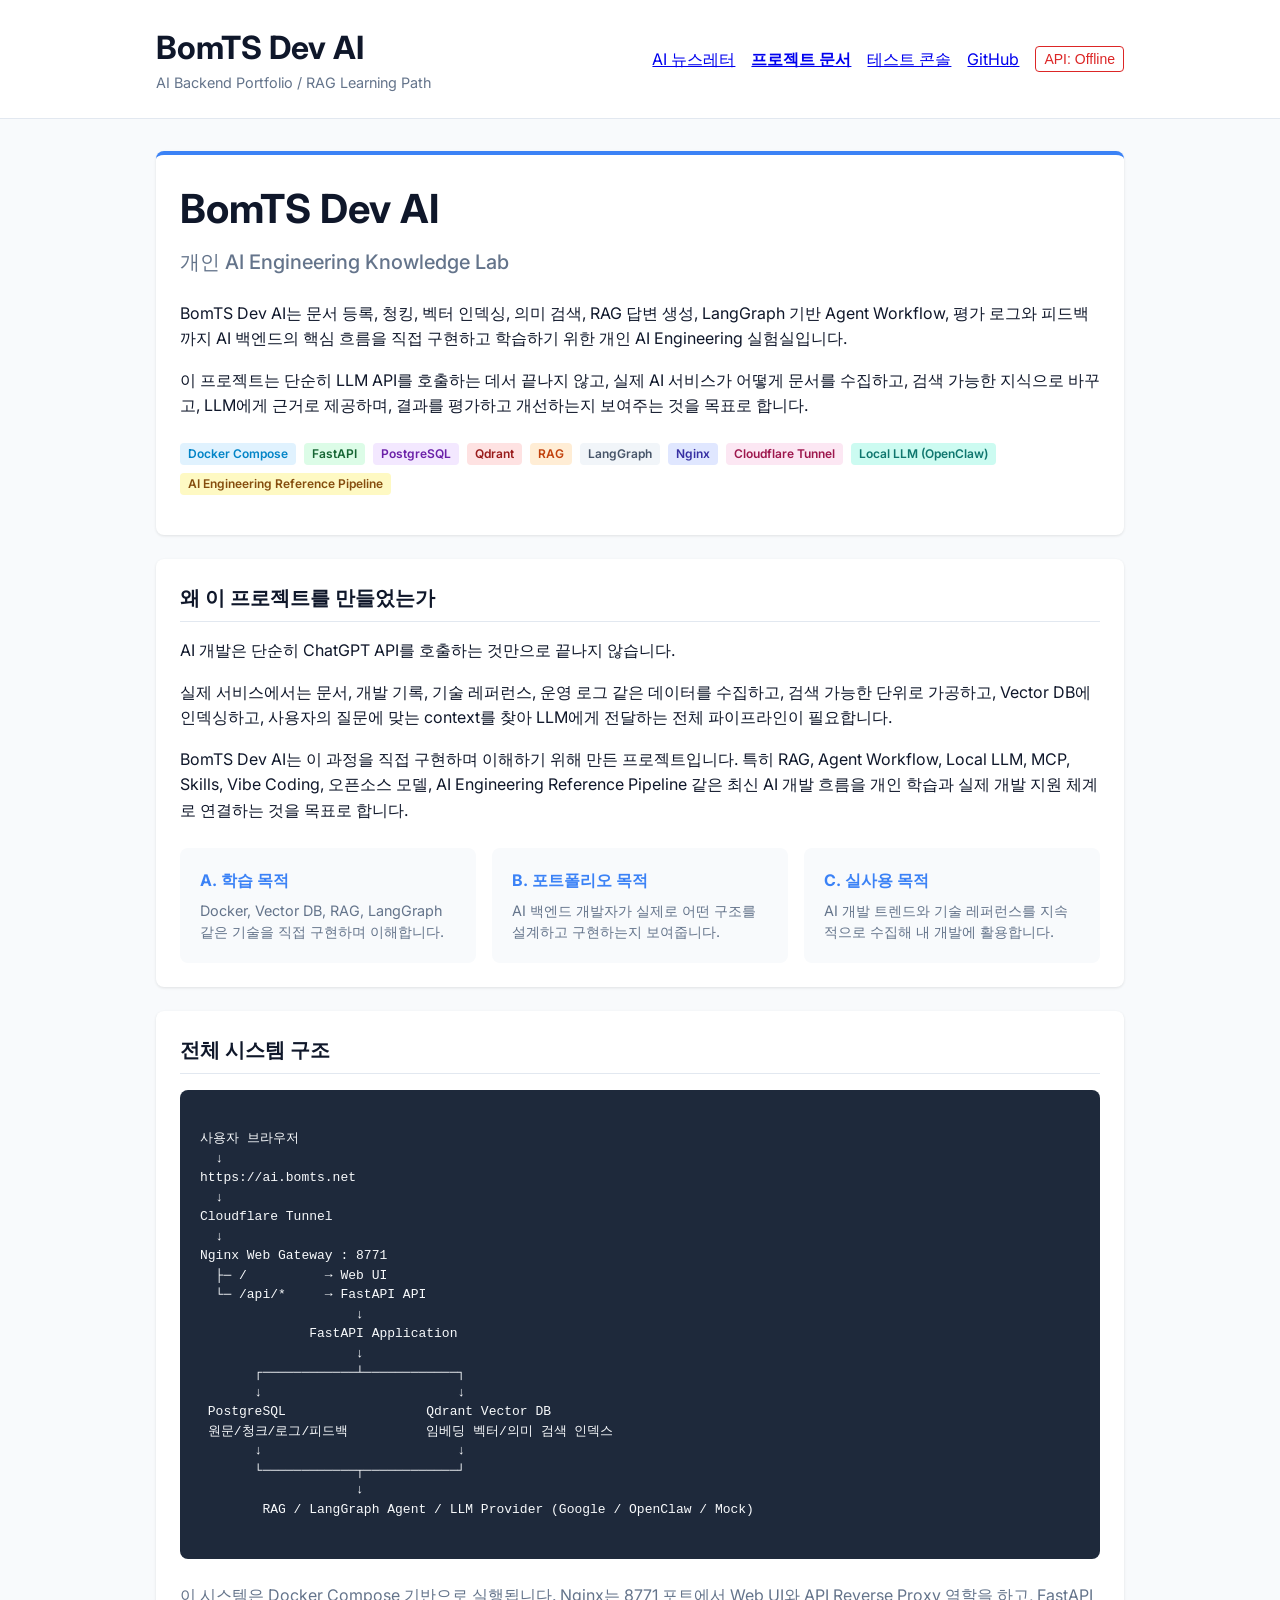
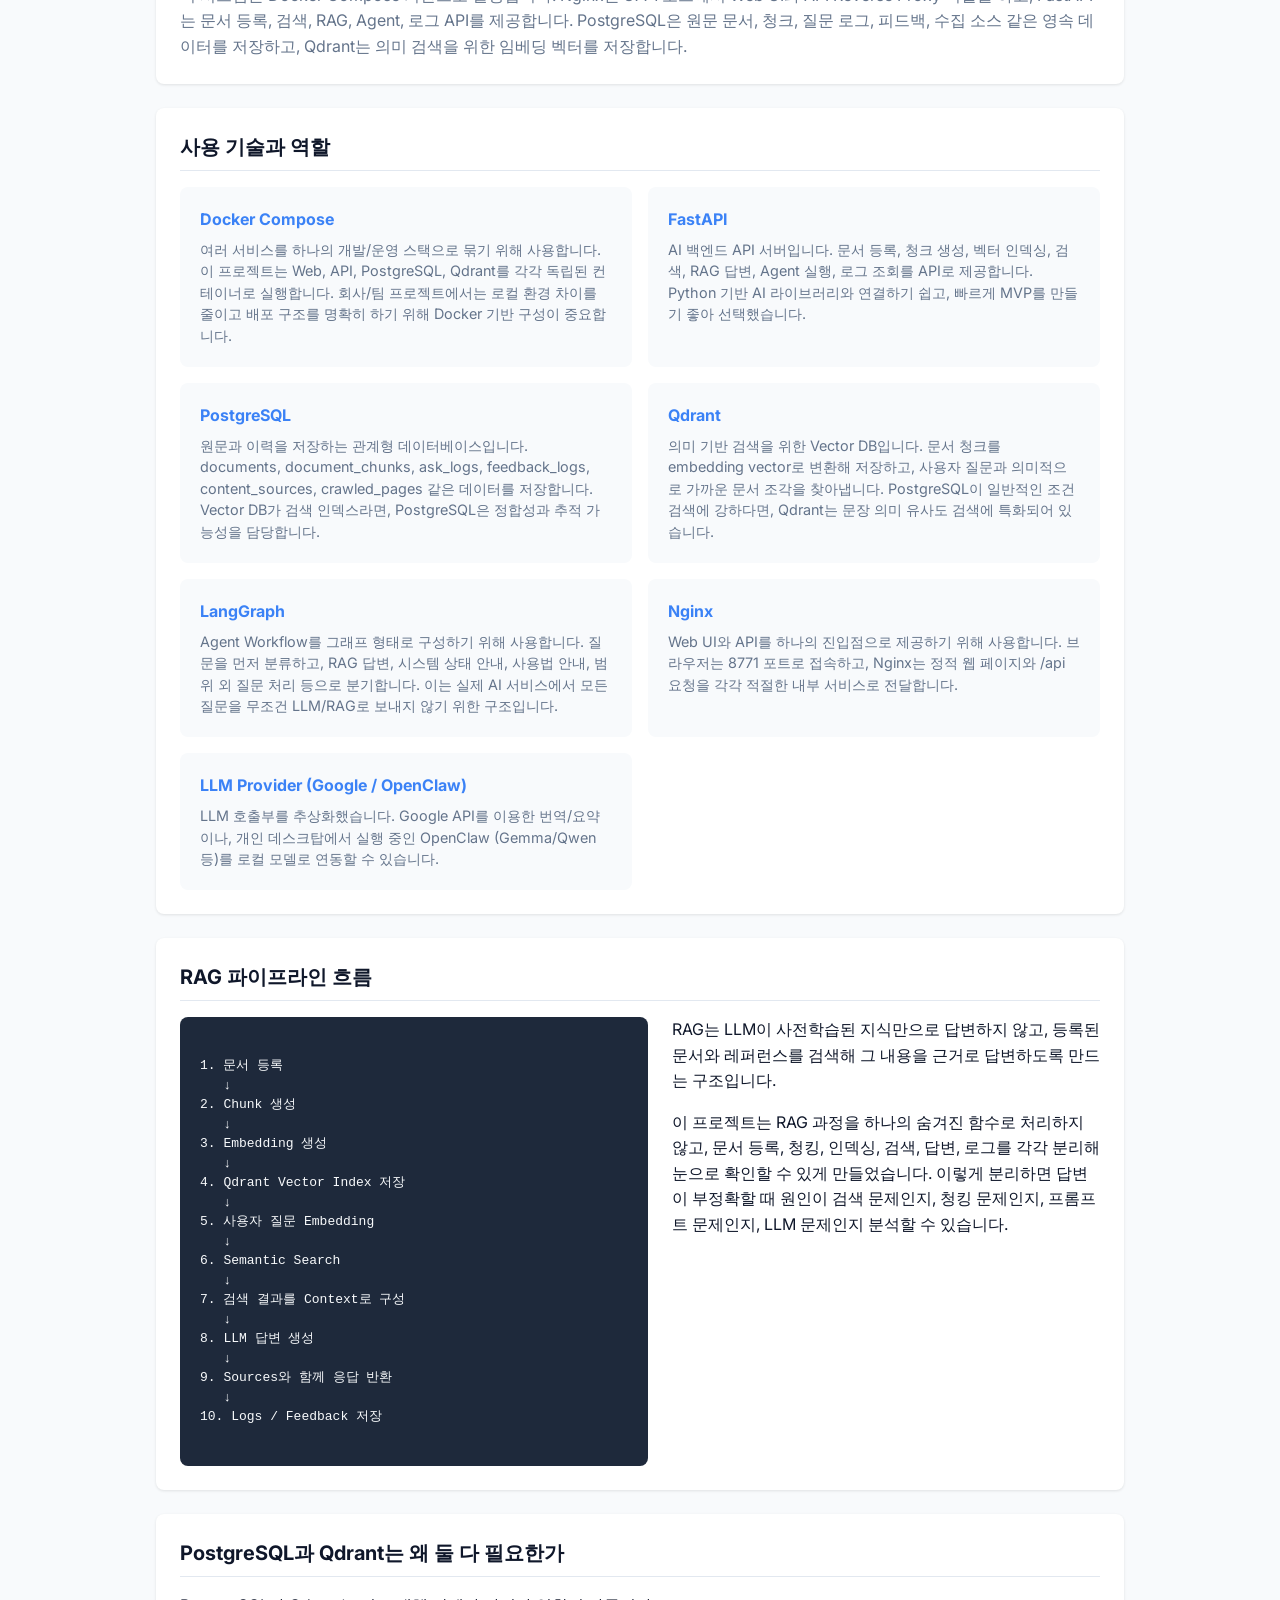
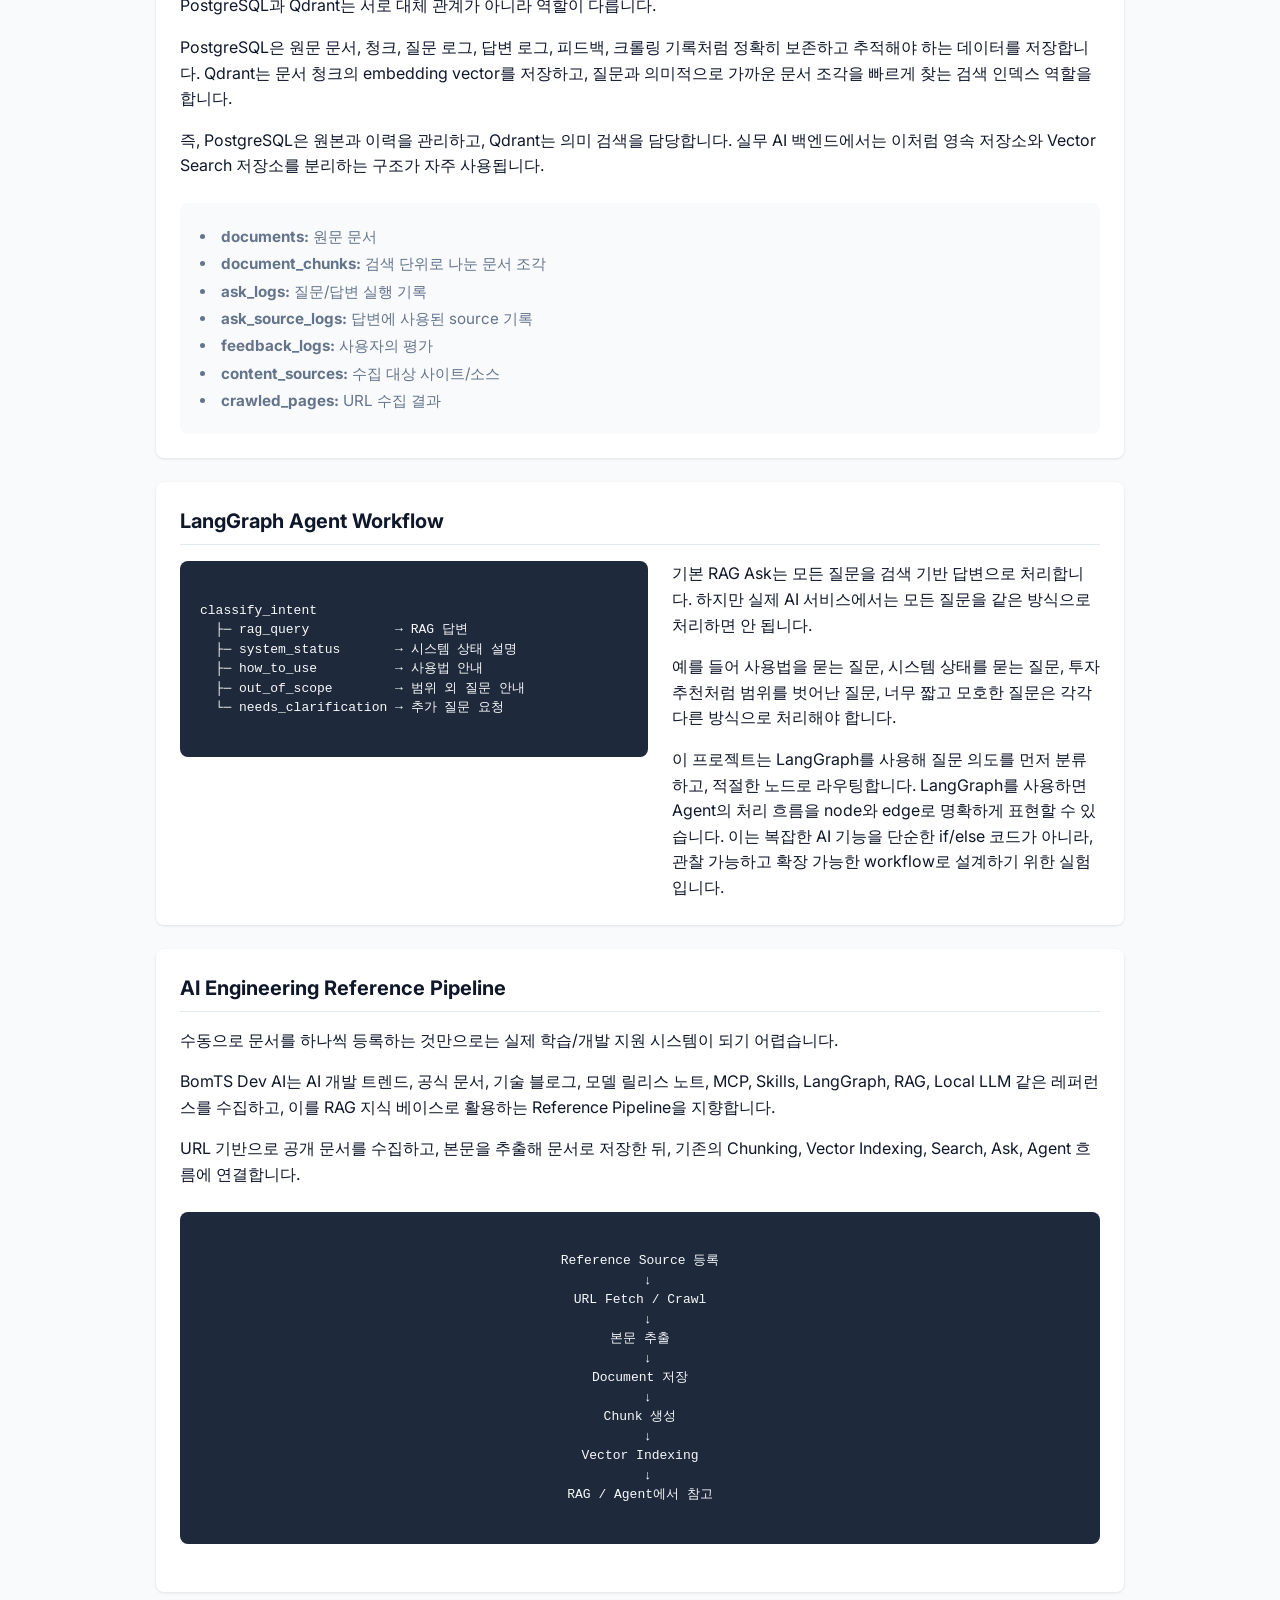
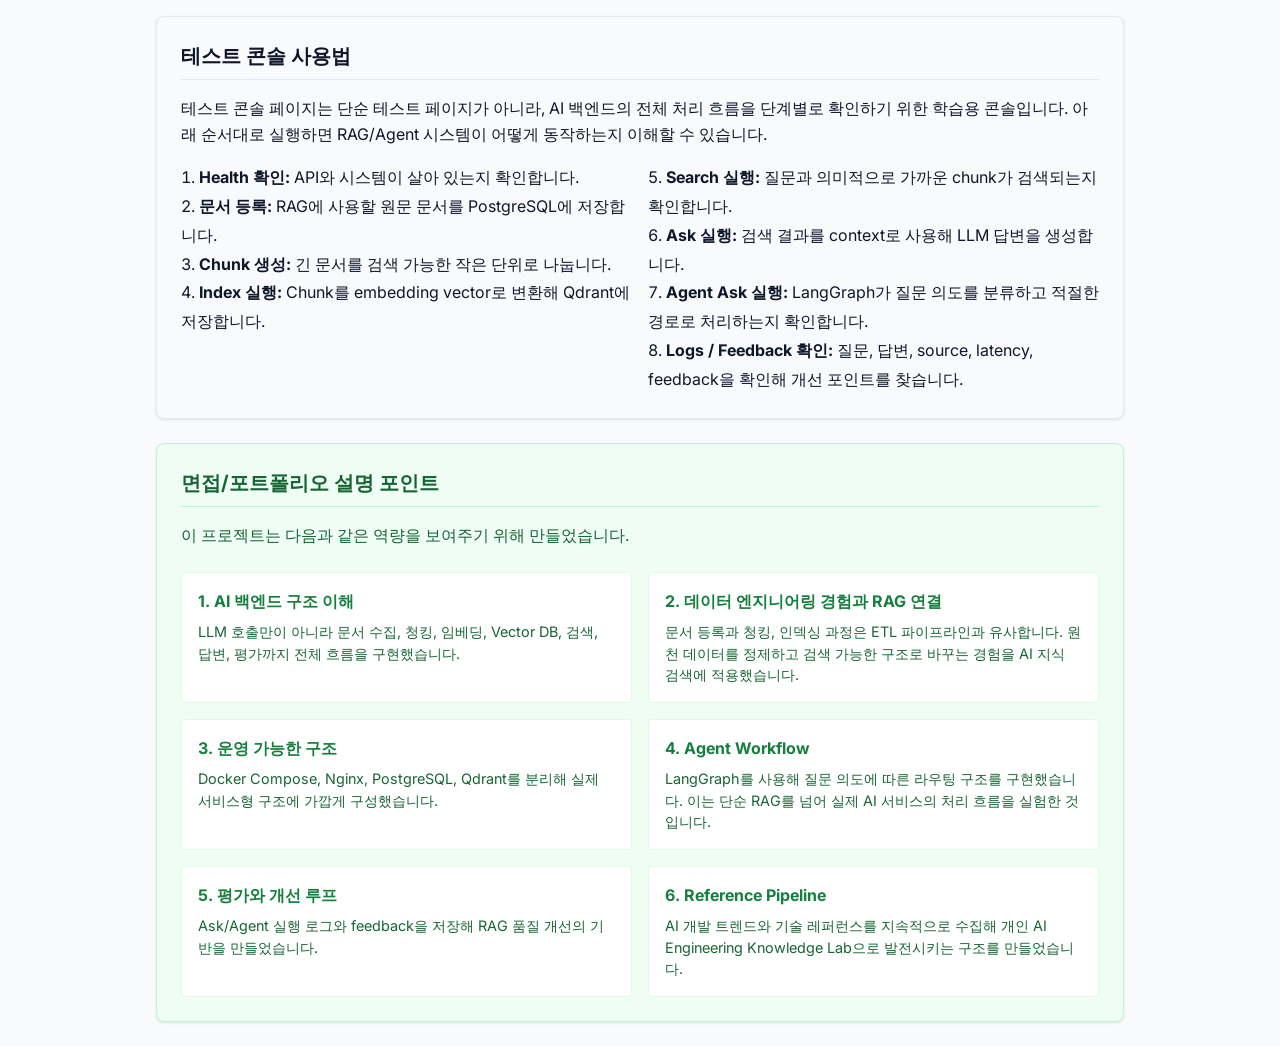
==== web/docs.html @ 13fa06a5 "feat: add newsletter page and local llm integration" ====
<!DOCTYPE html>
<html lang="ko">
<head>
    <meta charset="UTF-8">
    <meta name="viewport" content="width=device-width, initial-scale=1.0">
    <title>프로젝트 문서 - BomTS Dev AI</title>
    <link rel="stylesheet" href="style.css?v=1.2">
    <link href="https://fonts.googleapis.com/css2?family=Inter:wght@400;500;600;700&display=swap" rel="stylesheet">
    <style>
        html { scroll-behavior: smooth; }
        .hero-title { font-size: 2.5rem; margin-bottom: 0.5rem; font-weight: 700; color: var(--text-main); }
        .hero-subtitle { font-size: 1.25rem; color: var(--text-muted); margin-bottom: 1.5rem; font-weight: 500; }
        .info-card { background-color: var(--bg-main); padding: 1.25rem; border-radius: 0.5rem; }
        .info-card h4 { margin-bottom: 0.5rem; color: var(--primary); }
        .code-display { font-family: monospace; line-height: 1.5; background-color: #1e293b; color: #f8fafc; padding: 1.25rem; border-radius: 0.5rem; overflow-x: auto; white-space: pre; }
        /* Modal Styles */
        .modal-overlay { display: none; position: fixed; top: 0; left: 0; width: 100%; height: 100%; background: rgba(0,0,0,0.5); z-index: 1000; justify-content: center; align-items: center; }
        .modal-overlay.active { display: flex; }
        .modal-content { background: white; padding: 2rem; border-radius: 0.5rem; width: 90%; max-width: 600px; max-height: 90vh; overflow-y: auto; }
        .modal-close { float: right; cursor: pointer; font-size: 1.5rem; border: none; background: none; }
        .status-row { display: flex; justify-content: space-between; padding: 0.5rem 0; border-bottom: 1px solid var(--border); }
        .status-key { font-weight: 500; color: var(--text-main); }
        .status-val { color: var(--text-muted); }
    </style>
</head>
<body>
    <header class="header">
        <div class="container header-container">
            <div>
                <h1>BomTS Dev AI</h1>
                <p class="subtitle">AI Backend Portfolio / RAG Learning Path</p>
            </div>
            <nav style="display: flex; gap: 1rem; align-items: center;">
                <a href="/">AI 뉴스레터</a>
                <a href="/docs.html" style="font-weight: 600;">프로젝트 문서</a>
                <a href="/test.html">테스트 콘솔</a>
                <a href="https://github.com/sungbeom78/dev-ai" target="_blank">GitHub</a>
                <button id="api-status-button" class="btn small outline">API: Checking...</button>
            </nav>
        </div>
    </header>

    <main class="container">
        <!-- Hero Section -->
        <section class="card" style="border-top: 4px solid var(--primary);">
            <h1 class="hero-title">BomTS Dev AI</h1>
            <p class="hero-subtitle">개인 AI Engineering Knowledge Lab</p>
            <p style="margin-bottom: 1rem; line-height: 1.6;">BomTS Dev AI는 문서 등록, 청킹, 벡터 인덱싱, 의미 검색, RAG 답변 생성, LangGraph 기반 Agent Workflow, 평가 로그와 피드백까지 AI 백엔드의 핵심 흐름을 직접 구현하고 학습하기 위한 개인 AI Engineering 실험실입니다.</p>
            <p style="margin-bottom: 1.5rem; line-height: 1.6;">이 프로젝트는 단순히 LLM API를 호출하는 데서 끝나지 않고, 실제 AI 서비스가 어떻게 문서를 수집하고, 검색 가능한 지식으로 바꾸고, LLM에게 근거로 제공하며, 결과를 평가하고 개선하는지 보여주는 것을 목표로 합니다.</p>
            <div class="meta-box" style="flex-wrap: wrap;">
                <span class="badge" style="background-color: #e0f2fe; color: #0284c7;">Docker Compose</span>
                <span class="badge" style="background-color: #dcfce7; color: #166534;">FastAPI</span>
                <span class="badge" style="background-color: #f3e8ff; color: #6b21a8;">PostgreSQL</span>
                <span class="badge" style="background-color: #fee2e2; color: #991b1b;">Qdrant</span>
                <span class="badge" style="background-color: #ffedd5; color: #c2410c;">RAG</span>
                <span class="badge" style="background-color: #f1f5f9; color: #475569;">LangGraph</span>
                <span class="badge" style="background-color: #e0e7ff; color: #3730a3;">Nginx</span>
                <span class="badge" style="background-color: #fce7f3; color: #9d174d;">Cloudflare Tunnel</span>
                <span class="badge" style="background-color: #ccfbf1; color: #0f766e;">Local LLM (OpenClaw)</span>
                <span class="badge" style="background-color: #fef9c3; color: #854d0e;">AI Engineering Reference Pipeline</span>
            </div>
        </section>

        <!-- Why I Built This -->
        <section class="card">
            <h2>왜 이 프로젝트를 만들었는가</h2>
            <p style="margin-bottom: 1rem; line-height: 1.6;">AI 개발은 단순히 ChatGPT API를 호출하는 것만으로 끝나지 않습니다.</p>
            <p style="margin-bottom: 1rem; line-height: 1.6;">실제 서비스에서는 문서, 개발 기록, 기술 레퍼런스, 운영 로그 같은 데이터를 수집하고, 검색 가능한 단위로 가공하고, Vector DB에 인덱싱하고, 사용자의 질문에 맞는 context를 찾아 LLM에게 전달하는 전체 파이프라인이 필요합니다.</p>
            <p style="margin-bottom: 1.5rem; line-height: 1.6;">BomTS Dev AI는 이 과정을 직접 구현하며 이해하기 위해 만든 프로젝트입니다. 특히 RAG, Agent Workflow, Local LLM, MCP, Skills, Vibe Coding, 오픈소스 모델, AI Engineering Reference Pipeline 같은 최신 AI 개발 흐름을 개인 학습과 실제 개발 지원 체계로 연결하는 것을 목표로 합니다.</p>
            
            <div class="form-grid">
                <div class="info-card">
                    <h4>A. 학습 목적</h4>
                    <p style="font-size: 0.9em; color: var(--text-muted);">Docker, Vector DB, RAG, LangGraph 같은 기술을 직접 구현하며 이해합니다.</p>
                </div>
                <div class="info-card">
                    <h4>B. 포트폴리오 목적</h4>
                    <p style="font-size: 0.9em; color: var(--text-muted);">AI 백엔드 개발자가 실제로 어떤 구조를 설계하고 구현하는지 보여줍니다.</p>
                </div>
                <div class="info-card">
                    <h4>C. 실사용 목적</h4>
                    <p style="font-size: 0.9em; color: var(--text-muted);">AI 개발 트렌드와 기술 레퍼런스를 지속적으로 수집해 내 개발에 활용합니다.</p>
                </div>
            </div>
        </section>

        <!-- Architecture Overview -->
        <section class="card">
            <h2>전체 시스템 구조</h2>
            <div class="code-display" style="margin-bottom: 1.5rem;">
사용자 브라우저
  ↓
https://ai.bomts.net
  ↓
Cloudflare Tunnel
  ↓
Nginx Web Gateway : 8771
  ├─ /          → Web UI
  └─ /api/*     → FastAPI API
                    ↓
              FastAPI Application
                    ↓
       ┌────────────┴────────────┐
       ↓                         ↓
 PostgreSQL                  Qdrant Vector DB
 원문/청크/로그/피드백          임베딩 벡터/의미 검색 인덱스
       ↓                         ↓
       └────────────┬────────────┘
                    ↓
        RAG / LangGraph Agent / LLM Provider (Google / OpenClaw / Mock)
            </div>
            <p style="line-height: 1.6; color: var(--text-muted);">이 시스템은 Docker Compose 기반으로 실행됩니다. Nginx는 8771 포트에서 Web UI와 API Reverse Proxy 역할을 하고, FastAPI는 문서 등록, 검색, RAG, Agent, 로그 API를 제공합니다. PostgreSQL은 원문 문서, 청크, 질문 로그, 피드백, 수집 소스 같은 영속 데이터를 저장하고, Qdrant는 의미 검색을 위한 임베딩 벡터를 저장합니다.</p>
        </section>

        <!-- Tech Stack -->
        <section class="card">
            <h2>사용 기술과 역할</h2>
            <div style="display: grid; grid-template-columns: 1fr 1fr; gap: 1rem;">
                <div class="info-card">
                    <h4>Docker Compose</h4>
                    <p style="font-size: 0.9em; color: var(--text-muted); line-height: 1.5;">여러 서비스를 하나의 개발/운영 스택으로 묶기 위해 사용합니다. 이 프로젝트는 Web, API, PostgreSQL, Qdrant를 각각 독립된 컨테이너로 실행합니다. 회사/팀 프로젝트에서는 로컬 환경 차이를 줄이고 배포 구조를 명확히 하기 위해 Docker 기반 구성이 중요합니다.</p>
                </div>
                <div class="info-card">
                    <h4>FastAPI</h4>
                    <p style="font-size: 0.9em; color: var(--text-muted); line-height: 1.5;">AI 백엔드 API 서버입니다. 문서 등록, 청크 생성, 벡터 인덱싱, 검색, RAG 답변, Agent 실행, 로그 조회를 API로 제공합니다. Python 기반 AI 라이브러리와 연결하기 쉽고, 빠르게 MVP를 만들기 좋아 선택했습니다.</p>
                </div>
                <div class="info-card">
                    <h4>PostgreSQL</h4>
                    <p style="font-size: 0.9em; color: var(--text-muted); line-height: 1.5;">원문과 이력을 저장하는 관계형 데이터베이스입니다. documents, document_chunks, ask_logs, feedback_logs, content_sources, crawled_pages 같은 데이터를 저장합니다. Vector DB가 검색 인덱스라면, PostgreSQL은 정합성과 추적 가능성을 담당합니다.</p>
                </div>
                <div class="info-card">
                    <h4>Qdrant</h4>
                    <p style="font-size: 0.9em; color: var(--text-muted); line-height: 1.5;">의미 기반 검색을 위한 Vector DB입니다. 문서 청크를 embedding vector로 변환해 저장하고, 사용자 질문과 의미적으로 가까운 문서 조각을 찾아냅니다. PostgreSQL이 일반적인 조건 검색에 강하다면, Qdrant는 문장 의미 유사도 검색에 특화되어 있습니다.</p>
                </div>
                <div class="info-card">
                    <h4>LangGraph</h4>
                    <p style="font-size: 0.9em; color: var(--text-muted); line-height: 1.5;">Agent Workflow를 그래프 형태로 구성하기 위해 사용합니다. 질문을 먼저 분류하고, RAG 답변, 시스템 상태 안내, 사용법 안내, 범위 외 질문 처리 등으로 분기합니다. 이는 실제 AI 서비스에서 모든 질문을 무조건 LLM/RAG로 보내지 않기 위한 구조입니다.</p>
                </div>
                <div class="info-card">
                    <h4>Nginx</h4>
                    <p style="font-size: 0.9em; color: var(--text-muted); line-height: 1.5;">Web UI와 API를 하나의 진입점으로 제공하기 위해 사용합니다. 브라우저는 8771 포트로 접속하고, Nginx는 정적 웹 페이지와 /api 요청을 각각 적절한 내부 서비스로 전달합니다.</p>
                </div>
                <div class="info-card">
                    <h4>LLM Provider (Google / OpenClaw)</h4>
                    <p style="font-size: 0.9em; color: var(--text-muted); line-height: 1.5;">LLM 호출부를 추상화했습니다. Google API를 이용한 번역/요약이나, 개인 데스크탑에서 실행 중인 OpenClaw (Gemma/Qwen 등)를 로컬 모델로 연동할 수 있습니다.</p>
                </div>
            </div>
        </section>

        <!-- RAG Pipeline Overview -->
        <section class="card">
            <h2>RAG 파이프라인 흐름</h2>
            <div style="display: flex; gap: 1.5rem; align-items: flex-start; flex-wrap: wrap;">
                <div class="code-display" style="flex: 1; min-width: 300px;">
1. 문서 등록
   ↓
2. Chunk 생성
   ↓
3. Embedding 생성
   ↓
4. Qdrant Vector Index 저장
   ↓
5. 사용자 질문 Embedding
   ↓
6. Semantic Search
   ↓
7. 검색 결과를 Context로 구성
   ↓
8. LLM 답변 생성
   ↓
9. Sources와 함께 응답 반환
   ↓
10. Logs / Feedback 저장
                </div>
                <div style="flex: 1; min-width: 300px;">
                    <p style="margin-bottom: 1rem; line-height: 1.6;">RAG는 LLM이 사전학습된 지식만으로 답변하지 않고, 등록된 문서와 레퍼런스를 검색해 그 내용을 근거로 답변하도록 만드는 구조입니다.</p>
                    <p style="line-height: 1.6;">이 프로젝트는 RAG 과정을 하나의 숨겨진 함수로 처리하지 않고, 문서 등록, 청킹, 인덱싱, 검색, 답변, 로그를 각각 분리해 눈으로 확인할 수 있게 만들었습니다. 이렇게 분리하면 답변이 부정확할 때 원인이 검색 문제인지, 청킹 문제인지, 프롬프트 문제인지, LLM 문제인지 분석할 수 있습니다.</p>
                </div>
            </div>
        </section>

        <!-- Data Storage Strategy -->
        <section class="card">
            <h2>PostgreSQL과 Qdrant는 왜 둘 다 필요한가</h2>
            <p style="margin-bottom: 1rem; line-height: 1.6;">PostgreSQL과 Qdrant는 서로 대체 관계가 아니라 역할이 다릅니다.</p>
            <p style="margin-bottom: 1rem; line-height: 1.6;">PostgreSQL은 원문 문서, 청크, 질문 로그, 답변 로그, 피드백, 크롤링 기록처럼 정확히 보존하고 추적해야 하는 데이터를 저장합니다. Qdrant는 문서 청크의 embedding vector를 저장하고, 질문과 의미적으로 가까운 문서 조각을 빠르게 찾는 검색 인덱스 역할을 합니다.</p>
            <p style="margin-bottom: 1.5rem; line-height: 1.6;">즉, PostgreSQL은 원본과 이력을 관리하고, Qdrant는 의미 검색을 담당합니다. 실무 AI 백엔드에서는 이처럼 영속 저장소와 Vector Search 저장소를 분리하는 구조가 자주 사용됩니다.</p>
            <div class="info-card">
                <ul style="list-style-position: inside; color: var(--text-muted); font-size: 0.95em; line-height: 1.8;">
                    <li><strong>documents:</strong> 원문 문서</li>
                    <li><strong>document_chunks:</strong> 검색 단위로 나눈 문서 조각</li>
                    <li><strong>ask_logs:</strong> 질문/답변 실행 기록</li>
                    <li><strong>ask_source_logs:</strong> 답변에 사용된 source 기록</li>
                    <li><strong>feedback_logs:</strong> 사용자의 평가</li>
                    <li><strong>content_sources:</strong> 수집 대상 사이트/소스</li>
                    <li><strong>crawled_pages:</strong> URL 수집 결과</li>
                </ul>
            </div>
        </section>

        <!-- Agent Workflow Overview -->
        <section class="card">
            <h2>LangGraph Agent Workflow</h2>
            <div style="display: flex; gap: 1.5rem; align-items: flex-start; flex-wrap: wrap;">
                <div class="code-display" style="flex: 1; min-width: 300px;">
classify_intent
  ├─ rag_query           → RAG 답변
  ├─ system_status       → 시스템 상태 설명
  ├─ how_to_use          → 사용법 안내
  ├─ out_of_scope        → 범위 외 질문 안내
  └─ needs_clarification → 추가 질문 요청
                </div>
                <div style="flex: 1; min-width: 300px;">
                    <p style="margin-bottom: 1rem; line-height: 1.6;">기본 RAG Ask는 모든 질문을 검색 기반 답변으로 처리합니다. 하지만 실제 AI 서비스에서는 모든 질문을 같은 방식으로 처리하면 안 됩니다.</p>
                    <p style="margin-bottom: 1rem; line-height: 1.6;">예를 들어 사용법을 묻는 질문, 시스템 상태를 묻는 질문, 투자 추천처럼 범위를 벗어난 질문, 너무 짧고 모호한 질문은 각각 다른 방식으로 처리해야 합니다.</p>
                    <p style="line-height: 1.6;">이 프로젝트는 LangGraph를 사용해 질문 의도를 먼저 분류하고, 적절한 노드로 라우팅합니다. LangGraph를 사용하면 Agent의 처리 흐름을 node와 edge로 명확하게 표현할 수 있습니다. 이는 복잡한 AI 기능을 단순한 if/else 코드가 아니라, 관찰 가능하고 확장 가능한 workflow로 설계하기 위한 실험입니다.</p>
                </div>
            </div>
        </section>

        <!-- Reference Pipeline Overview -->
        <section class="card">
            <h2>AI Engineering Reference Pipeline</h2>
            <p style="margin-bottom: 1rem; line-height: 1.6;">수동으로 문서를 하나씩 등록하는 것만으로는 실제 학습/개발 지원 시스템이 되기 어렵습니다.</p>
            <p style="margin-bottom: 1rem; line-height: 1.6;">BomTS Dev AI는 AI 개발 트렌드, 공식 문서, 기술 블로그, 모델 릴리스 노트, MCP, Skills, LangGraph, RAG, Local LLM 같은 레퍼런스를 수집하고, 이를 RAG 지식 베이스로 활용하는 Reference Pipeline을 지향합니다.</p>
            <p style="margin-bottom: 1.5rem; line-height: 1.6;">URL 기반으로 공개 문서를 수집하고, 본문을 추출해 문서로 저장한 뒤, 기존의 Chunking, Vector Indexing, Search, Ask, Agent 흐름에 연결합니다.</p>
            <div class="code-display" style="text-align: center; margin-bottom: 1.5rem;">
Reference Source 등록
  ↓
URL Fetch / Crawl
  ↓
본문 추출
  ↓
Document 저장
  ↓
Chunk 생성
  ↓
Vector Indexing
  ↓
RAG / Agent에서 참고
            </div>
        </section>

        <!-- How to Use This Page -->
        <section class="card" style="background-color: #f8fafc; border: 1px solid var(--border);">
            <h2>테스트 콘솔 사용법</h2>
            <p style="margin-bottom: 1rem; line-height: 1.6;">테스트 콘솔 페이지는 단순 테스트 페이지가 아니라, AI 백엔드의 전체 처리 흐름을 단계별로 확인하기 위한 학습용 콘솔입니다. 아래 순서대로 실행하면 RAG/Agent 시스템이 어떻게 동작하는지 이해할 수 있습니다.</p>
            <div style="display: grid; grid-template-columns: 1fr 1fr; gap: 1rem;">
                <ol style="list-style-position: inside; line-height: 1.8; color: var(--text-main);">
                    <li><strong>Health 확인:</strong> API와 시스템이 살아 있는지 확인합니다.</li>
                    <li><strong>문서 등록:</strong> RAG에 사용할 원문 문서를 PostgreSQL에 저장합니다.</li>
                    <li><strong>Chunk 생성:</strong> 긴 문서를 검색 가능한 작은 단위로 나눕니다.</li>
                    <li><strong>Index 실행:</strong> Chunk를 embedding vector로 변환해 Qdrant에 저장합니다.</li>
                </ol>
                <ol start="5" style="list-style-position: inside; line-height: 1.8; color: var(--text-main);">
                    <li><strong>Search 실행:</strong> 질문과 의미적으로 가까운 chunk가 검색되는지 확인합니다.</li>
                    <li><strong>Ask 실행:</strong> 검색 결과를 context로 사용해 LLM 답변을 생성합니다.</li>
                    <li><strong>Agent Ask 실행:</strong> LangGraph가 질문 의도를 분류하고 적절한 경로로 처리하는지 확인합니다.</li>
                    <li><strong>Logs / Feedback 확인:</strong> 질문, 답변, source, latency, feedback을 확인해 개선 포인트를 찾습니다.</li>
                </ol>
            </div>
        </section>

        <!-- Portfolio Talking Points -->
        <section class="card" style="background-color: #f0fdf4; border: 1px solid #bbf7d0;">
            <h2 style="color: #166534; border-bottom: 1px solid #bbf7d0;">면접/포트폴리오 설명 포인트</h2>
            <p style="margin-bottom: 1.5rem; line-height: 1.6; color: #166534;">이 프로젝트는 다음과 같은 역량을 보여주기 위해 만들었습니다.</p>
            <div style="display: grid; grid-template-columns: 1fr 1fr; gap: 1rem;">
                <div style="background-color: #ffffff; padding: 1rem; border-radius: 0.25rem; border: 1px solid #dcfce7;">
                    <h4 style="margin-bottom: 0.5rem; color: #15803d;">1. AI 백엔드 구조 이해</h4>
                    <p style="font-size: 0.9em; color: #166534; line-height: 1.5;">LLM 호출만이 아니라 문서 수집, 청킹, 임베딩, Vector DB, 검색, 답변, 평가까지 전체 흐름을 구현했습니다.</p>
                </div>
                <div style="background-color: #ffffff; padding: 1rem; border-radius: 0.25rem; border: 1px solid #dcfce7;">
                    <h4 style="margin-bottom: 0.5rem; color: #15803d;">2. 데이터 엔지니어링 경험과 RAG 연결</h4>
                    <p style="font-size: 0.9em; color: #166534; line-height: 1.5;">문서 등록과 청킹, 인덱싱 과정은 ETL 파이프라인과 유사합니다. 원천 데이터를 정제하고 검색 가능한 구조로 바꾸는 경험을 AI 지식 검색에 적용했습니다.</p>
                </div>
                <div style="background-color: #ffffff; padding: 1rem; border-radius: 0.25rem; border: 1px solid #dcfce7;">
                    <h4 style="margin-bottom: 0.5rem; color: #15803d;">3. 운영 가능한 구조</h4>
                    <p style="font-size: 0.9em; color: #166534; line-height: 1.5;">Docker Compose, Nginx, PostgreSQL, Qdrant를 분리해 실제 서비스형 구조에 가깝게 구성했습니다.</p>
                </div>
                <div style="background-color: #ffffff; padding: 1rem; border-radius: 0.25rem; border: 1px solid #dcfce7;">
                    <h4 style="margin-bottom: 0.5rem; color: #15803d;">4. Agent Workflow</h4>
                    <p style="font-size: 0.9em; color: #166534; line-height: 1.5;">LangGraph를 사용해 질문 의도에 따른 라우팅 구조를 구현했습니다. 이는 단순 RAG를 넘어 실제 AI 서비스의 처리 흐름을 실험한 것입니다.</p>
                </div>
                <div style="background-color: #ffffff; padding: 1rem; border-radius: 0.25rem; border: 1px solid #dcfce7;">
                    <h4 style="margin-bottom: 0.5rem; color: #15803d;">5. 평가와 개선 루프</h4>
                    <p style="font-size: 0.9em; color: #166534; line-height: 1.5;">Ask/Agent 실행 로그와 feedback을 저장해 RAG 품질 개선의 기반을 만들었습니다.</p>
                </div>
                <div style="background-color: #ffffff; padding: 1rem; border-radius: 0.25rem; border: 1px solid #dcfce7;">
                    <h4 style="margin-bottom: 0.5rem; color: #15803d;">6. Reference Pipeline</h4>
                    <p style="font-size: 0.9em; color: #166534; line-height: 1.5;">AI 개발 트렌드와 기술 레퍼런스를 지속적으로 수집해 개인 AI Engineering Knowledge Lab으로 발전시키는 구조를 만들었습니다.</p>
                </div>
            </div>
        </section>

    </main>

    <!-- Modal for API Status -->
    <div class="modal-overlay" id="status-modal">
        <div class="modal-content">
            <button class="modal-close" id="close-modal">&times;</button>
            <h2>시스템 상세 상태</h2>
            <div id="status-details" style="margin-top: 1rem;">
                <p>Loading...</p>
            </div>
        </div>
    </div>

    <script src="js/common.js?v=1.2"></script>
</body>
</html>
---- web/style.css ----
:root {
    --primary: #3b82f6;
    --primary-hover: #2563eb;
    --secondary: #10b981;
    --secondary-hover: #059669;
    --bg-main: #f8fafc;
    --bg-card: #ffffff;
    --text-main: #0f172a;
    --text-muted: #64748b;
    --border: #e2e8f0;
}

* {
    box-sizing: border-box;
    margin: 0;
    padding: 0;
}

body {
    font-family: 'Inter', sans-serif;
    background-color: var(--bg-main);
    color: var(--text-main);
    line-height: 1.5;
}

.container {
    max-width: 1000px;
    margin: 0 auto;
    padding: 0 1rem;
}

.header {
    background-color: var(--bg-card);
    border-bottom: 1px solid var(--border);
    padding: 1.5rem 0;
    margin-bottom: 2rem;
}

.header-container {
    display: flex;
    justify-content: space-between;
    align-items: center;
}

.subtitle {
    color: var(--text-muted);
    font-size: 0.9rem;
}

.status-badge {
    padding: 0.25rem 0.75rem;
    border-radius: 9999px;
    font-size: 0.875rem;
    font-weight: 500;
}

.status-badge.loading { background-color: #fef3c7; color: #92400e; }
.status-badge.ok { background-color: #d1fae5; color: #065f46; }
.status-badge.error { background-color: #fee2e2; color: #991b1b; }

.card {
    background-color: var(--bg-card);
    border-radius: 0.5rem;
    box-shadow: 0 1px 3px rgba(0,0,0,0.1);
    padding: 1.5rem;
    margin-bottom: 1.5rem;
}

.card h2 {
    font-size: 1.25rem;
    margin-bottom: 1rem;
    padding-bottom: 0.5rem;
    border-bottom: 1px solid var(--border);
}

.card-header {
    display: flex;
    justify-content: space-between;
    align-items: center;
    margin-bottom: 1rem;
    border-bottom: 1px solid var(--border);
    padding-bottom: 0.5rem;
}
.card-header h2 {
    border-bottom: none;
    margin-bottom: 0;
    padding-bottom: 0;
}

.form-grid {
    display: grid;
    grid-template-columns: 1fr 1fr 1fr;
    gap: 1rem;
}

.form-group {
    display: flex;
    flex-direction: column;
    gap: 0.25rem;
}

.form-group.full-width {
    grid-column: 1 / -1;
}

label {
    font-size: 0.875rem;
    font-weight: 500;
    color: var(--text-muted);
}

input, textarea {
    padding: 0.5rem;
    border: 1px solid var(--border);
    border-radius: 0.25rem;
    font-family: inherit;
}

.flex-form {
    display: flex;
    gap: 0.5rem;
}
.flex-form input[type="text"] {
    flex: 1;
}
.input-small {
    width: 80px;
}

.btn {
    padding: 0.5rem 1rem;
    border: none;
    border-radius: 0.25rem;
    font-weight: 500;
    cursor: pointer;
    transition: background-color 0.2s;
    background-color: #e2e8f0;
    color: var(--text-main);
}
.btn.primary { background-color: var(--primary); color: white; }
.btn.primary:hover { background-color: var(--primary-hover); }
.btn.secondary { background-color: var(--secondary); color: white; }
.btn.secondary:hover { background-color: var(--secondary-hover); }
.btn.outline { background-color: transparent; border: 1px solid var(--border); }
.btn.outline:hover { background-color: var(--bg-main); }
.btn.small { padding: 0.25rem 0.5rem; font-size: 0.875rem; }

.item-list {
    list-style: none;
    max-height: 200px;
    overflow-y: auto;
    border: 1px solid var(--border);
    border-radius: 0.25rem;
}

.item-list li {
    padding: 0.75rem;
    border-bottom: 1px solid var(--border);
    display: flex;
    justify-content: space-between;
    align-items: center;
}
.item-list li:last-child { border-bottom: none; }

.actions-panel {
    margin-top: 1rem;
    padding: 1rem;
    background-color: var(--bg-main);
    border-radius: 0.25rem;
}
.button-group {
    display: flex;
    gap: 0.5rem;
    margin-top: 0.5rem;
}

.result-display {
    margin-top: 1rem;
    padding: 1rem;
    background-color: var(--bg-main);
    border-radius: 0.25rem;
    font-size: 0.875rem;
    white-space: pre-wrap;
    word-break: break-word;
}

.hidden { display: none !important; }

.meta-box {
    margin: 1rem 0;
    display: flex;
    gap: 0.5rem;
}
.badge {
    background-color: var(--border);
    padding: 0.125rem 0.5rem;
    border-radius: 0.25rem;
    font-size: 0.75rem;
    font-weight: 600;
}

.sources-box ul {
    list-style: none;
    margin-top: 0.5rem;
}
.sources-box li {
    background: var(--bg-card);
    padding: 0.5rem;
    margin-bottom: 0.5rem;
    border-left: 3px solid var(--primary);
    border-radius: 0 0.25rem 0.25rem 0;
}
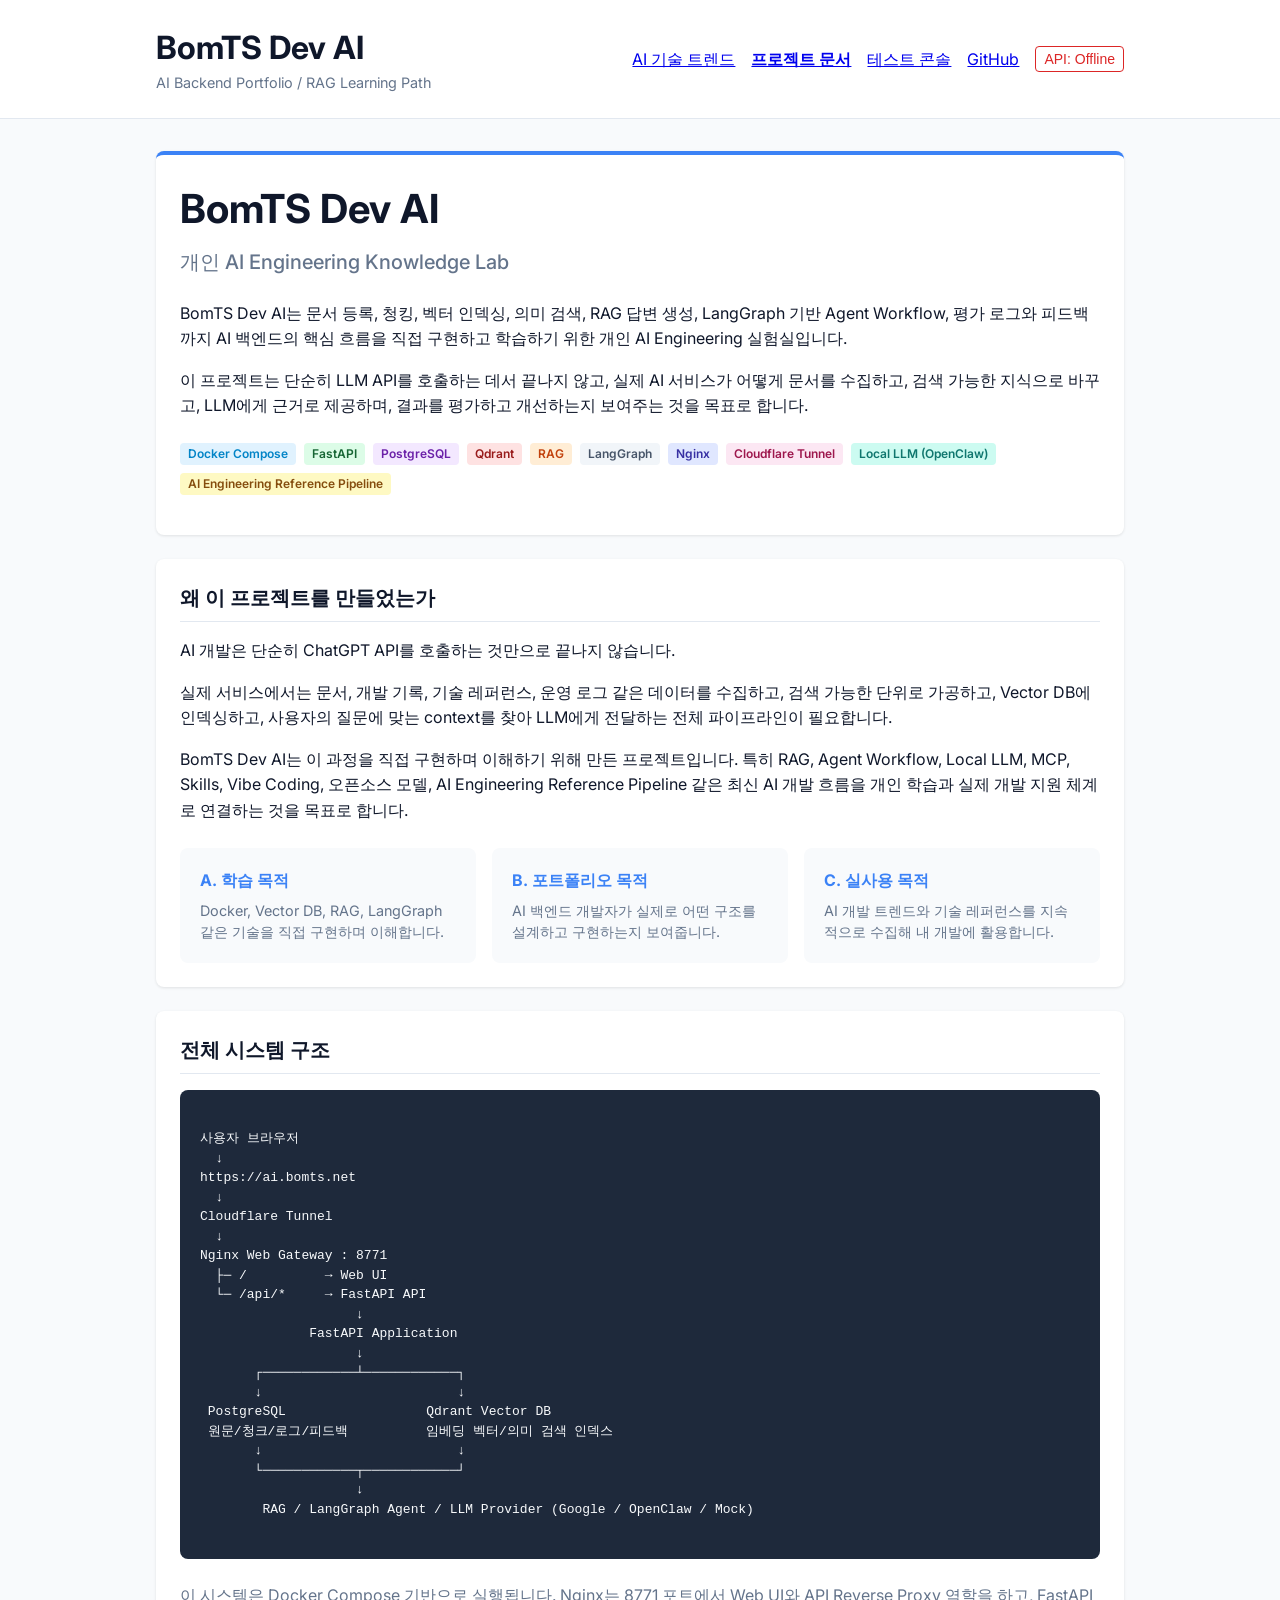
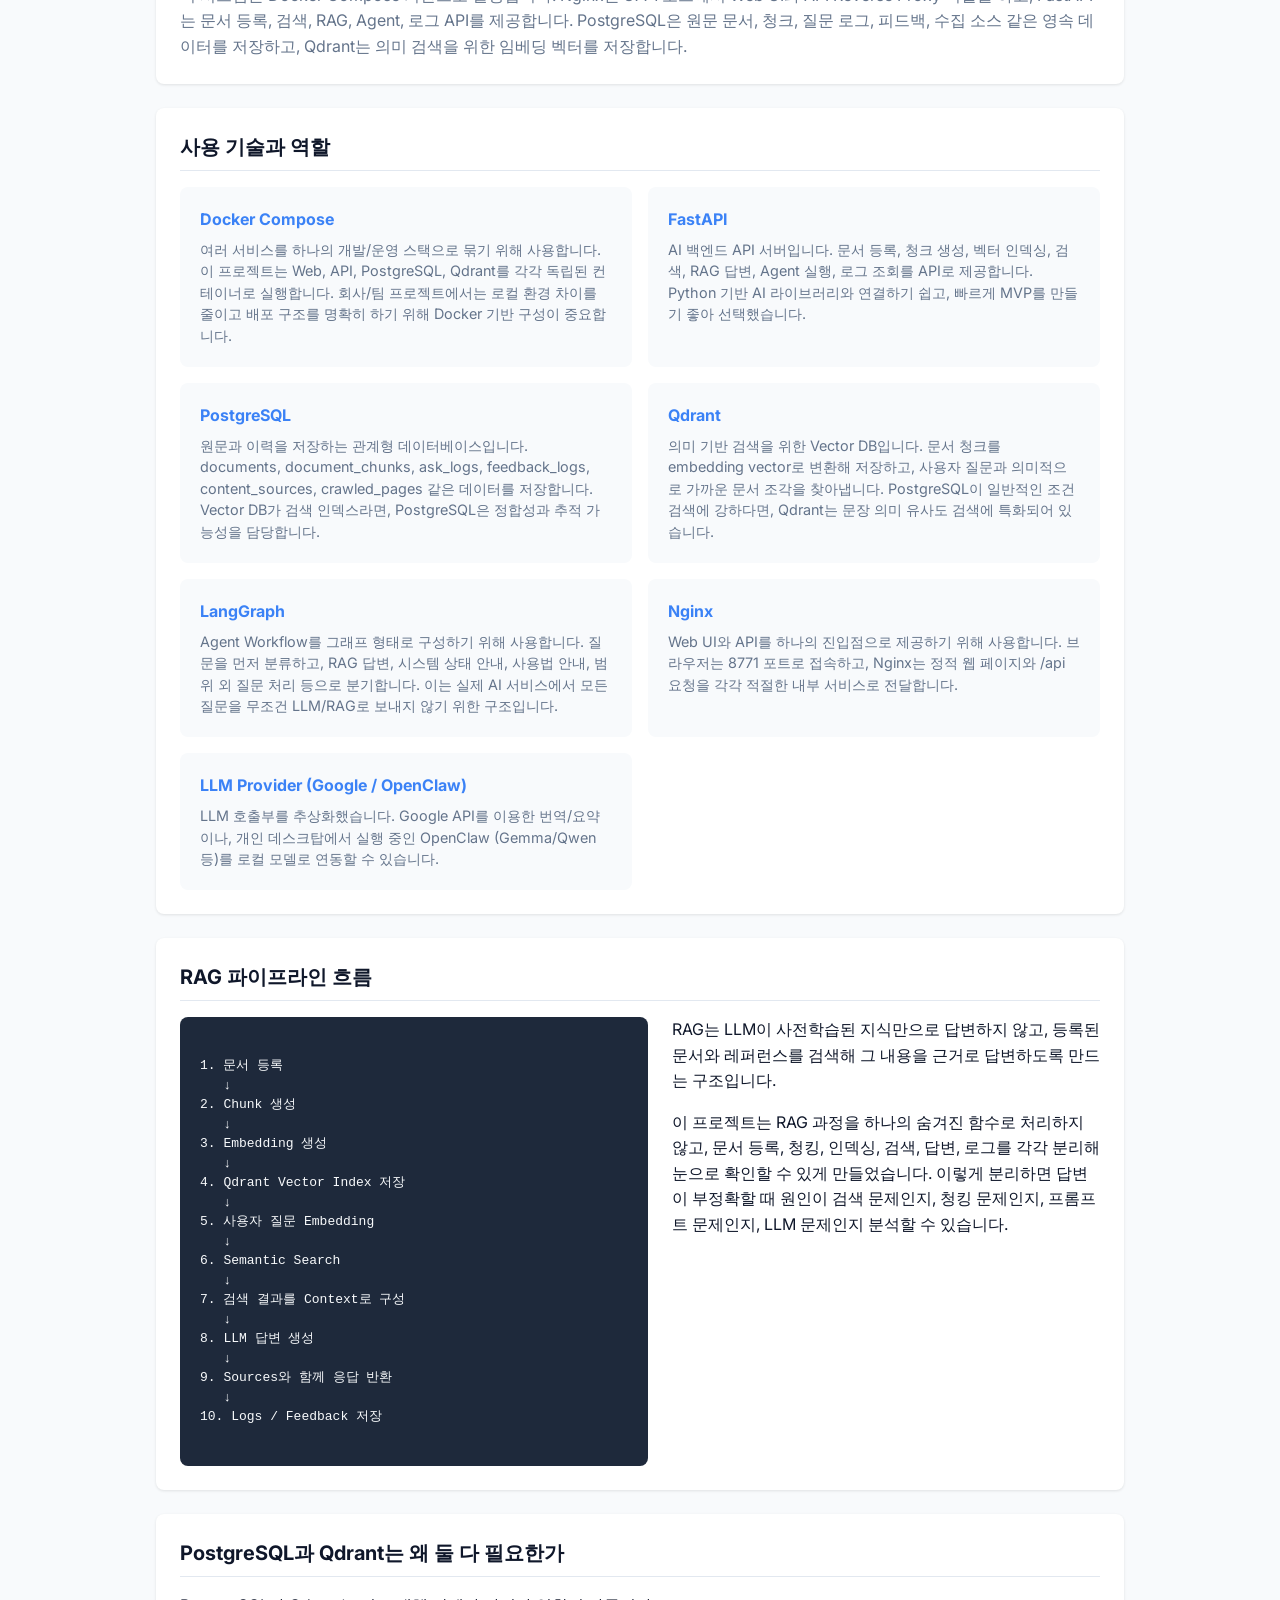
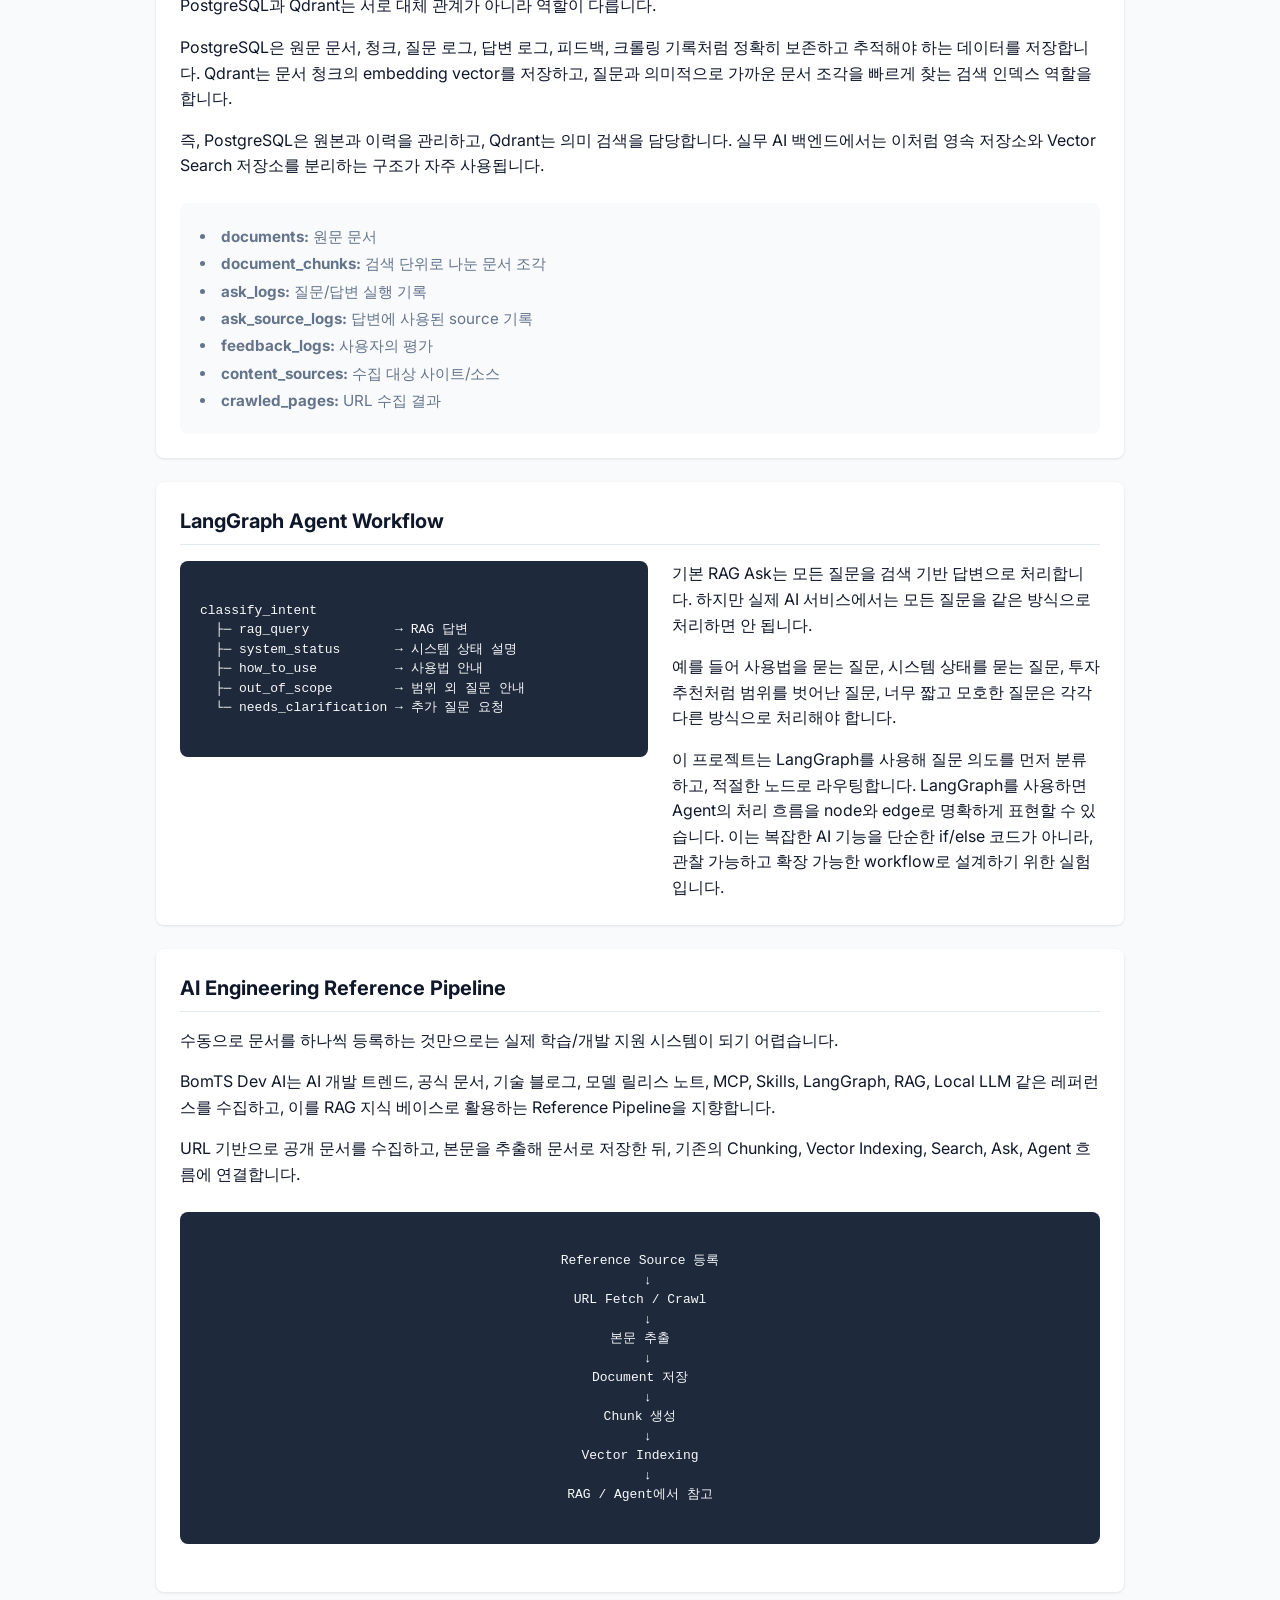
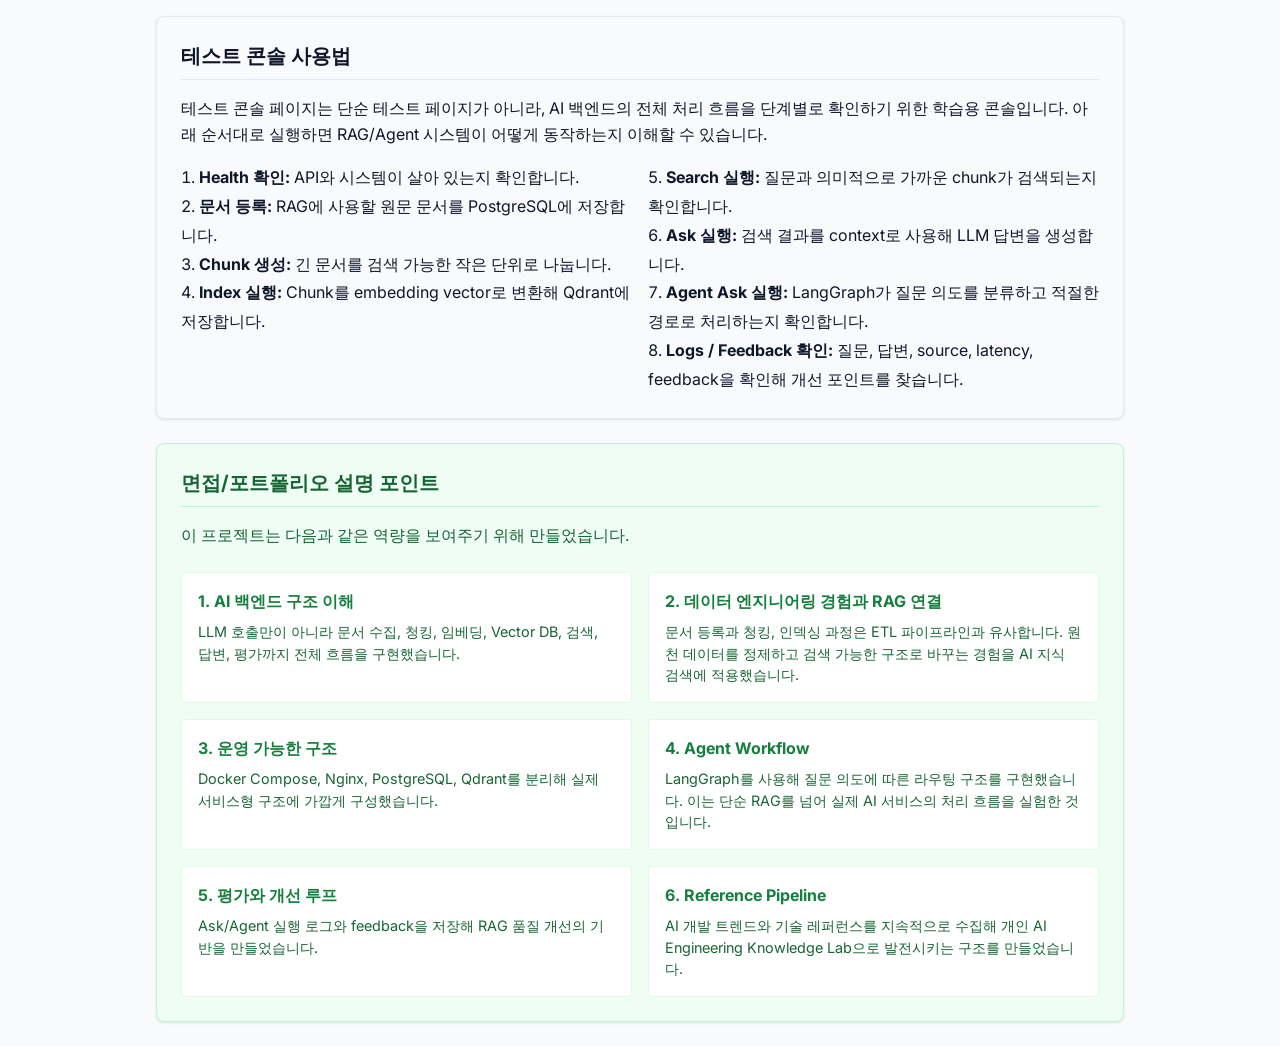
==== commit f7edbe19: "fix: replace mock newsletter with real ai trend search system" ====
--- a/web/docs.html
+++ b/web/docs.html
@@ -31,7 +31,7 @@
                 <p class="subtitle">AI Backend Portfolio / RAG Learning Path</p>
             </div>
             <nav style="display: flex; gap: 1rem; align-items: center;">
-                <a href="/">AI 뉴스레터</a>
+                <a href="/">AI 기술 트렌드</a>
                 <a href="/docs.html" style="font-weight: 600;">프로젝트 문서</a>
                 <a href="/test.html">테스트 콘솔</a>
                 <a href="https://github.com/sungbeom78/dev-ai" target="_blank">GitHub</a>
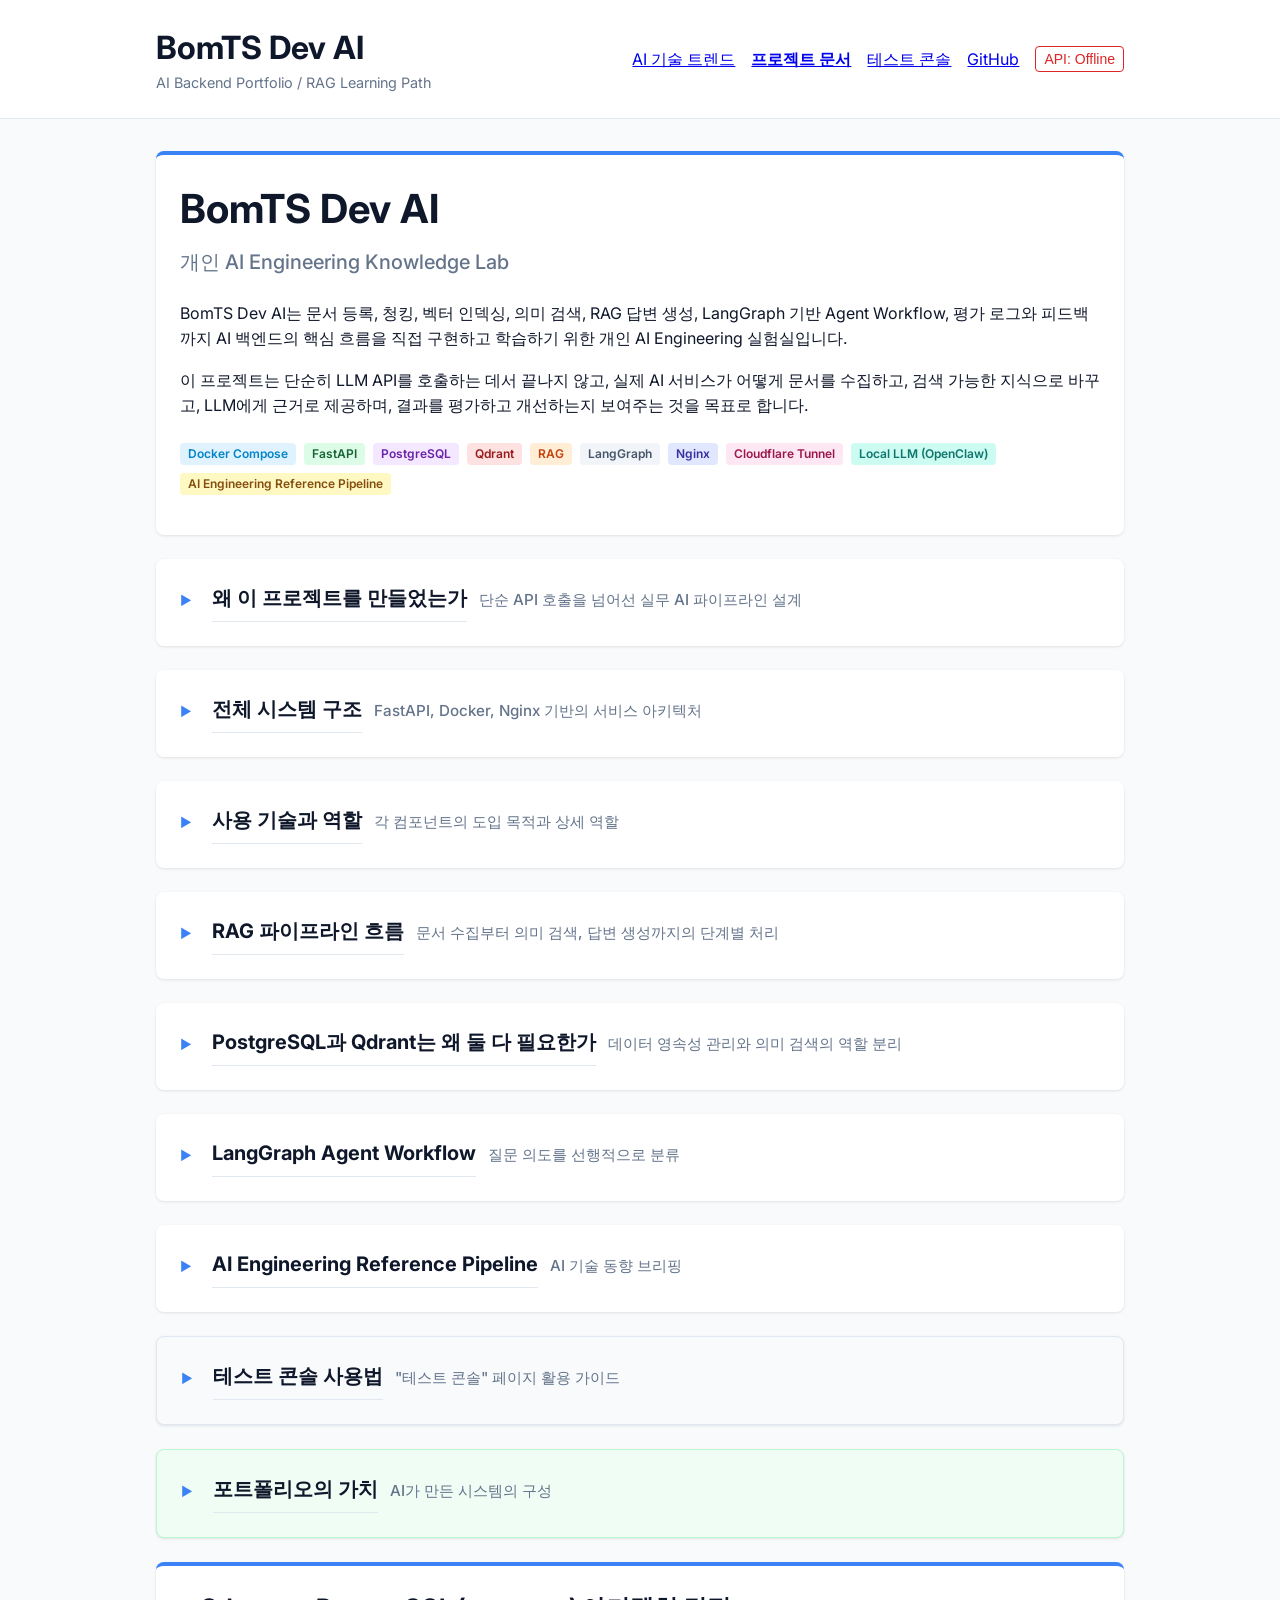
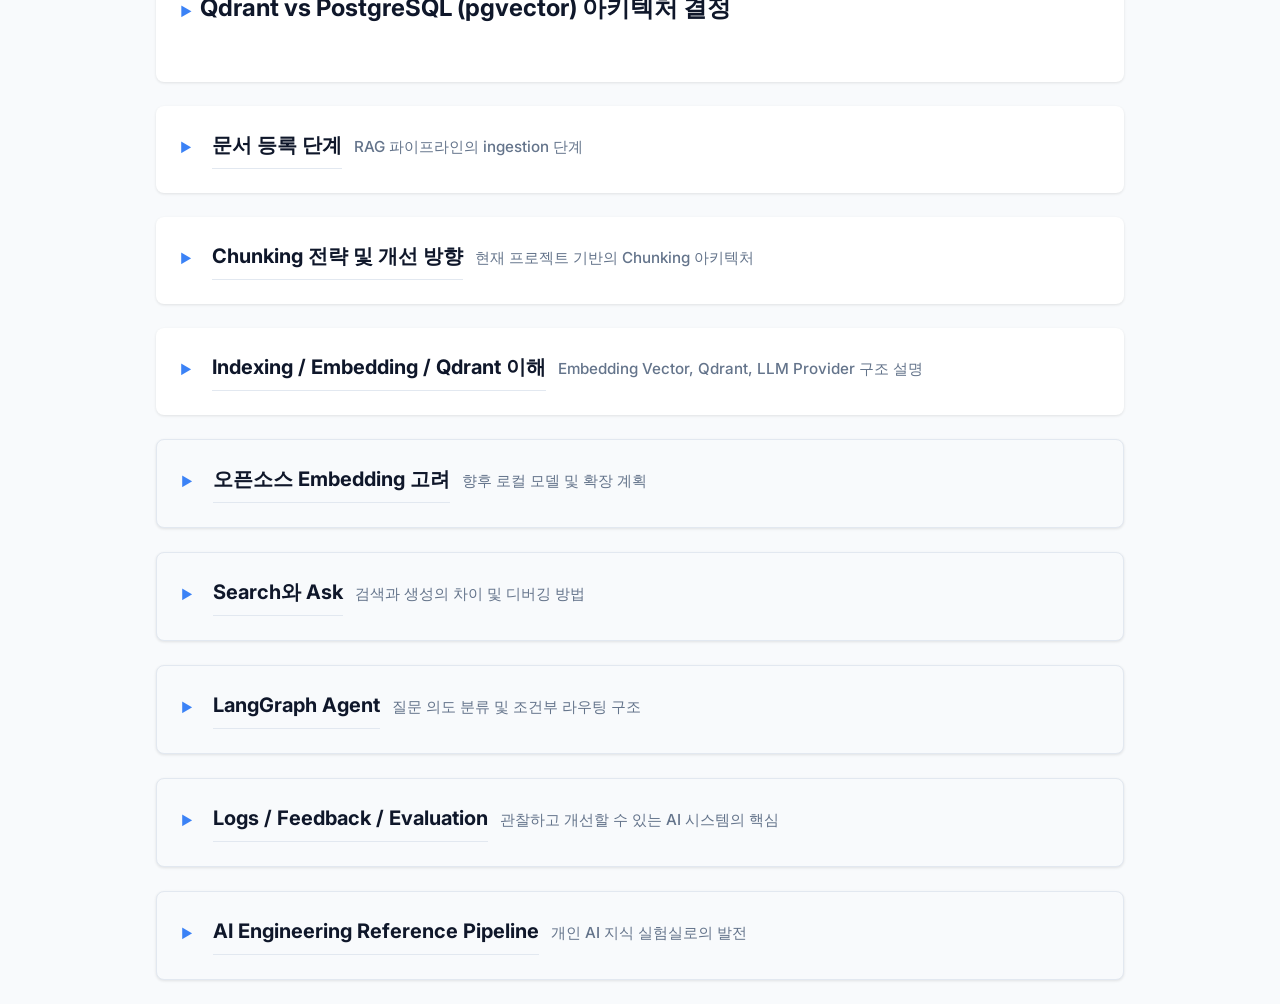
==== commit fb8f5c05: "refactor: add automated documentation scripts and improve health monitoring with RAG system statisti" ====
--- a/web/docs.html
+++ b/web/docs.html
@@ -21,6 +21,16 @@
         .status-row { display: flex; justify-content: space-between; padding: 0.5rem 0; border-bottom: 1px solid var(--border); }
         .status-key { font-weight: 500; color: var(--text-main); }
         .status-val { color: var(--text-muted); }
+    
+        @keyframes fadeIn {
+            from { opacity: 0; transform: translateY(-5px); }
+            to { opacity: 1; transform: translateY(0); }
+        }
+        details > summary { list-style: none; }
+        details > summary::-webkit-details-marker { display: none; }
+        details > summary::before { content: '▶'; display: inline-block; font-size: 0.8rem; margin-right: 0.5rem; transition: transform 0.2s; color: var(--primary); }
+        details[open] > summary::before { transform: rotate(90deg); }
+    
     </style>
 </head>
 <body>
@@ -63,7 +73,12 @@
 
         <!-- Why I Built This -->
         <section class="card">
-            <h2>왜 이 프로젝트를 만들었는가</h2>
+            <details>
+                <summary style="cursor: pointer; display: flex; align-items: baseline; gap: 0.75rem; outline: none;">
+                    <h2 style="margin: 0; display: inline-block;">왜 이 프로젝트를 만들었는가</h2>
+                    <span style="font-size: 0.95rem; font-weight: 500; color: var(--text-muted);">단순 API 호출을 넘어선 실무 AI 파이프라인 설계</span>
+                </summary>
+                <div style="margin-top: 1.5rem; animation: fadeIn 0.3s ease-in-out;">
             <p style="margin-bottom: 1rem; line-height: 1.6;">AI 개발은 단순히 ChatGPT API를 호출하는 것만으로 끝나지 않습니다.</p>
             <p style="margin-bottom: 1rem; line-height: 1.6;">실제 서비스에서는 문서, 개발 기록, 기술 레퍼런스, 운영 로그 같은 데이터를 수집하고, 검색 가능한 단위로 가공하고, Vector DB에 인덱싱하고, 사용자의 질문에 맞는 context를 찾아 LLM에게 전달하는 전체 파이프라인이 필요합니다.</p>
             <p style="margin-bottom: 1.5rem; line-height: 1.6;">BomTS Dev AI는 이 과정을 직접 구현하며 이해하기 위해 만든 프로젝트입니다. 특히 RAG, Agent Workflow, Local LLM, MCP, Skills, Vibe Coding, 오픈소스 모델, AI Engineering Reference Pipeline 같은 최신 AI 개발 흐름을 개인 학습과 실제 개발 지원 체계로 연결하는 것을 목표로 합니다.</p>
@@ -82,11 +97,18 @@
                     <p style="font-size: 0.9em; color: var(--text-muted);">AI 개발 트렌드와 기술 레퍼런스를 지속적으로 수집해 내 개발에 활용합니다.</p>
                 </div>
             </div>
+                </div>
+            </details>
         </section>
 
         <!-- Architecture Overview -->
         <section class="card">
-            <h2>전체 시스템 구조</h2>
+            <details>
+                <summary style="cursor: pointer; display: flex; align-items: baseline; gap: 0.75rem; outline: none;">
+                    <h2 style="margin: 0; display: inline-block;">전체 시스템 구조</h2>
+                    <span style="font-size: 0.95rem; font-weight: 500; color: var(--text-muted);">FastAPI, Docker, Nginx 기반의 서비스 아키텍처</span>
+                </summary>
+                <div style="margin-top: 1.5rem; animation: fadeIn 0.3s ease-in-out;">
             <div class="code-display" style="margin-bottom: 1.5rem;">
 사용자 브라우저
   ↓
@@ -110,11 +132,18 @@
         RAG / LangGraph Agent / LLM Provider (Google / OpenClaw / Mock)
             </div>
             <p style="line-height: 1.6; color: var(--text-muted);">이 시스템은 Docker Compose 기반으로 실행됩니다. Nginx는 8771 포트에서 Web UI와 API Reverse Proxy 역할을 하고, FastAPI는 문서 등록, 검색, RAG, Agent, 로그 API를 제공합니다. PostgreSQL은 원문 문서, 청크, 질문 로그, 피드백, 수집 소스 같은 영속 데이터를 저장하고, Qdrant는 의미 검색을 위한 임베딩 벡터를 저장합니다.</p>
+                </div>
+            </details>
         </section>
 
         <!-- Tech Stack -->
         <section class="card">
-            <h2>사용 기술과 역할</h2>
+            <details>
+                <summary style="cursor: pointer; display: flex; align-items: baseline; gap: 0.75rem; outline: none;">
+                    <h2 style="margin: 0; display: inline-block;">사용 기술과 역할</h2>
+                    <span style="font-size: 0.95rem; font-weight: 500; color: var(--text-muted);">각 컴포넌트의 도입 목적과 상세 역할</span>
+                </summary>
+                <div style="margin-top: 1.5rem; animation: fadeIn 0.3s ease-in-out;">
             <div style="display: grid; grid-template-columns: 1fr 1fr; gap: 1rem;">
                 <div class="info-card">
                     <h4>Docker Compose</h4>
@@ -145,11 +174,18 @@
                     <p style="font-size: 0.9em; color: var(--text-muted); line-height: 1.5;">LLM 호출부를 추상화했습니다. Google API를 이용한 번역/요약이나, 개인 데스크탑에서 실행 중인 OpenClaw (Gemma/Qwen 등)를 로컬 모델로 연동할 수 있습니다.</p>
                 </div>
             </div>
+                </div>
+            </details>
         </section>
 
         <!-- RAG Pipeline Overview -->
         <section class="card">
-            <h2>RAG 파이프라인 흐름</h2>
+            <details>
+                <summary style="cursor: pointer; display: flex; align-items: baseline; gap: 0.75rem; outline: none;">
+                    <h2 style="margin: 0; display: inline-block;">RAG 파이프라인 흐름</h2>
+                    <span style="font-size: 0.95rem; font-weight: 500; color: var(--text-muted);">문서 수집부터 의미 검색, 답변 생성까지의 단계별 처리</span>
+                </summary>
+                <div style="margin-top: 1.5rem; animation: fadeIn 0.3s ease-in-out;">
             <div style="display: flex; gap: 1.5rem; align-items: flex-start; flex-wrap: wrap;">
                 <div class="code-display" style="flex: 1; min-width: 300px;">
 1. 문서 등록
@@ -177,11 +213,18 @@
                     <p style="line-height: 1.6;">이 프로젝트는 RAG 과정을 하나의 숨겨진 함수로 처리하지 않고, 문서 등록, 청킹, 인덱싱, 검색, 답변, 로그를 각각 분리해 눈으로 확인할 수 있게 만들었습니다. 이렇게 분리하면 답변이 부정확할 때 원인이 검색 문제인지, 청킹 문제인지, 프롬프트 문제인지, LLM 문제인지 분석할 수 있습니다.</p>
                 </div>
             </div>
+                </div>
+            </details>
         </section>
 
         <!-- Data Storage Strategy -->
         <section class="card">
-            <h2>PostgreSQL과 Qdrant는 왜 둘 다 필요한가</h2>
+            <details>
+                <summary style="cursor: pointer; display: flex; align-items: baseline; gap: 0.75rem; outline: none;">
+                    <h2 style="margin: 0; display: inline-block;">PostgreSQL과 Qdrant는 왜 둘 다 필요한가</h2>
+                    <span style="font-size: 0.95rem; font-weight: 500; color: var(--text-muted);">데이터 영속성 관리와 의미 검색의 역할 분리</span>
+                </summary>
+                <div style="margin-top: 1.5rem; animation: fadeIn 0.3s ease-in-out;">
             <p style="margin-bottom: 1rem; line-height: 1.6;">PostgreSQL과 Qdrant는 서로 대체 관계가 아니라 역할이 다릅니다.</p>
             <p style="margin-bottom: 1rem; line-height: 1.6;">PostgreSQL은 원문 문서, 청크, 질문 로그, 답변 로그, 피드백, 크롤링 기록처럼 정확히 보존하고 추적해야 하는 데이터를 저장합니다. Qdrant는 문서 청크의 embedding vector를 저장하고, 질문과 의미적으로 가까운 문서 조각을 빠르게 찾는 검색 인덱스 역할을 합니다.</p>
             <p style="margin-bottom: 1.5rem; line-height: 1.6;">즉, PostgreSQL은 원본과 이력을 관리하고, Qdrant는 의미 검색을 담당합니다. 실무 AI 백엔드에서는 이처럼 영속 저장소와 Vector Search 저장소를 분리하는 구조가 자주 사용됩니다.</p>
@@ -196,11 +239,18 @@
                     <li><strong>crawled_pages:</strong> URL 수집 결과</li>
                 </ul>
             </div>
+                </div>
+            </details>
         </section>
 
         <!-- Agent Workflow Overview -->
         <section class="card">
-            <h2>LangGraph Agent Workflow</h2>
+            <details>
+                <summary style="cursor: pointer; display: flex; align-items: baseline; gap: 0.75rem; outline: none;">
+                    <h2 style="margin: 0; display: inline-block;">LangGraph Agent Workflow</h2>
+                    <span style="font-size: 0.95rem; font-weight: 500; color: var(--text-muted);">질문 의도를 선행적으로 분류</span>
+                </summary>
+                <div style="margin-top: 1.5rem; animation: fadeIn 0.3s ease-in-out;">
             <div style="display: flex; gap: 1.5rem; align-items: flex-start; flex-wrap: wrap;">
                 <div class="code-display" style="flex: 1; min-width: 300px;">
 classify_intent
@@ -216,11 +266,18 @@
                     <p style="line-height: 1.6;">이 프로젝트는 LangGraph를 사용해 질문 의도를 먼저 분류하고, 적절한 노드로 라우팅합니다. LangGraph를 사용하면 Agent의 처리 흐름을 node와 edge로 명확하게 표현할 수 있습니다. 이는 복잡한 AI 기능을 단순한 if/else 코드가 아니라, 관찰 가능하고 확장 가능한 workflow로 설계하기 위한 실험입니다.</p>
                 </div>
             </div>
+                </div>
+            </details>
         </section>
 
         <!-- Reference Pipeline Overview -->
         <section class="card">
-            <h2>AI Engineering Reference Pipeline</h2>
+            <details>
+                <summary style="cursor: pointer; display: flex; align-items: baseline; gap: 0.75rem; outline: none;">
+                    <h2 style="margin: 0; display: inline-block;">AI Engineering Reference Pipeline</h2>
+                    <span style="font-size: 0.95rem; font-weight: 500; color: var(--text-muted);">AI 기술 동향 브리핑</span>
+                </summary>
+                <div style="margin-top: 1.5rem; animation: fadeIn 0.3s ease-in-out;">
             <p style="margin-bottom: 1rem; line-height: 1.6;">수동으로 문서를 하나씩 등록하는 것만으로는 실제 학습/개발 지원 시스템이 되기 어렵습니다.</p>
             <p style="margin-bottom: 1rem; line-height: 1.6;">BomTS Dev AI는 AI 개발 트렌드, 공식 문서, 기술 블로그, 모델 릴리스 노트, MCP, Skills, LangGraph, RAG, Local LLM 같은 레퍼런스를 수집하고, 이를 RAG 지식 베이스로 활용하는 Reference Pipeline을 지향합니다.</p>
             <p style="margin-bottom: 1.5rem; line-height: 1.6;">URL 기반으로 공개 문서를 수집하고, 본문을 추출해 문서로 저장한 뒤, 기존의 Chunking, Vector Indexing, Search, Ask, Agent 흐름에 연결합니다.</p>
@@ -239,11 +296,18 @@
   ↓
 RAG / Agent에서 참고
             </div>
+                </div>
+            </details>
         </section>
 
         <!-- How to Use This Page -->
         <section class="card" style="background-color: #f8fafc; border: 1px solid var(--border);">
-            <h2>테스트 콘솔 사용법</h2>
+            <details>
+                <summary style="cursor: pointer; display: flex; align-items: baseline; gap: 0.75rem; outline: none;">
+                    <h2 style="margin: 0; display: inline-block;">테스트 콘솔 사용법</h2>
+                    <span style="font-size: 0.95rem; font-weight: 500; color: var(--text-muted);">"테스트 콘솔" 페이지 활용 가이드</span>
+                </summary>
+                <div style="margin-top: 1.5rem; animation: fadeIn 0.3s ease-in-out;">
             <p style="margin-bottom: 1rem; line-height: 1.6;">테스트 콘솔 페이지는 단순 테스트 페이지가 아니라, AI 백엔드의 전체 처리 흐름을 단계별로 확인하기 위한 학습용 콘솔입니다. 아래 순서대로 실행하면 RAG/Agent 시스템이 어떻게 동작하는지 이해할 수 있습니다.</p>
             <div style="display: grid; grid-template-columns: 1fr 1fr; gap: 1rem;">
                 <ol style="list-style-position: inside; line-height: 1.8; color: var(--text-main);">
@@ -259,11 +323,18 @@
                     <li><strong>Logs / Feedback 확인:</strong> 질문, 답변, source, latency, feedback을 확인해 개선 포인트를 찾습니다.</li>
                 </ol>
             </div>
+                </div>
+            </details>
         </section>
 
         <!-- Portfolio Talking Points -->
         <section class="card" style="background-color: #f0fdf4; border: 1px solid #bbf7d0;">
-            <h2 style="color: #166534; border-bottom: 1px solid #bbf7d0;">면접/포트폴리오 설명 포인트</h2>
+            <details>
+                <summary style="cursor: pointer; display: flex; align-items: baseline; gap: 0.75rem; outline: none;">
+                    <h2 style="margin: 0; display: inline-block;">포트폴리오의 가치</h2>
+                    <span style="font-size: 0.95rem; font-weight: 500; color: var(--text-muted);">AI가 만든 시스템의 구성</span>
+                </summary>
+                <div style="margin-top: 1.5rem; animation: fadeIn 0.3s ease-in-out;">
             <p style="margin-bottom: 1.5rem; line-height: 1.6; color: #166534;">이 프로젝트는 다음과 같은 역량을 보여주기 위해 만들었습니다.</p>
             <div style="display: grid; grid-template-columns: 1fr 1fr; gap: 1rem;">
                 <div style="background-color: #ffffff; padding: 1rem; border-radius: 0.25rem; border: 1px solid #dcfce7;">
@@ -291,7 +362,1862 @@
                     <p style="font-size: 0.9em; color: #166534; line-height: 1.5;">AI 개발 트렌드와 기술 레퍼런스를 지속적으로 수집해 개인 AI Engineering Knowledge Lab으로 발전시키는 구조를 만들었습니다.</p>
                 </div>
             </div>
+                </div>
+            </details>
         </section>
+
+        <!-- Qdrant vs PostgreSQL Architecture Decision -->
+        <section class="card" style="border-top: 4px solid var(--primary);">
+            <details style="margin-bottom: 1rem;">
+                <summary style="font-size: 1.5rem; font-weight: 700; cursor: pointer; color: var(--text-main); margin-bottom: 1rem;">Qdrant vs PostgreSQL (pgvector) 아키텍처 결정</summary>
+                
+                <details style="margin-bottom: 1rem; padding-left: 1rem;">
+                    <summary style="font-size: 1.25rem; font-weight: 600; cursor: pointer; color: var(--primary); margin-bottom: 0.5rem;">왜 pgvector가 아니라 Qdrant인가?</summary>
+                    <p style="margin-bottom: 0.5rem; line-height: 1.6;">PostgreSQL도 pgvector 확장을 사용하면 embedding vector 저장과 유사도 검색이 가능합니다.<br>하지만 이 프로젝트에서는 RAG 아키텍처를 명확히 이해하고 설명하기 위해 관계형 영속 저장소와 벡터 검색 저장소의 역할을 의도적으로 분리했습니다.</p>
+                    <p style="margin-bottom: 0.5rem; line-height: 1.6;">PostgreSQL은 원문 문서, 청크, 질문 로그, 피드백, 수집 소스처럼 정합성과 이력 관리가 중요한 데이터를 저장합니다.<br>Qdrant는 embedding vector와 검색용 payload를 저장하고, 사용자 질문과 의미적으로 가까운 chunk를 찾는 semantic retrieval layer 역할을 합니다.</p>
+                    <p style="margin-bottom: 1rem; line-height: 1.6;">작은 규모에서는 pgvector도 충분히 좋은 선택입니다.<br>다만 이 프로젝트에서는 전용 Vector DB의 구조, payload filtering, Docker 기반 배포, 향후 확장 가능성을 학습하고 보여주기 위해 Qdrant를 선택했습니다.</p>
+                </details>
+
+                <details style="margin-bottom: 1rem; padding-left: 1rem;">
+                    <summary style="font-size: 1.25rem; font-weight: 600; cursor: pointer; color: var(--primary); margin-bottom: 0.5rem;">용어 설명</summary>
+                    <ul style="list-style-position: inside; line-height: 1.8; margin-bottom: 0.5rem;">
+                        <li><strong>embedding vector</strong>는 텍스트, 이미지, 코드 같은 비정형 데이터를 숫자 배열로 바꾼 것이다.</li>
+                        <li><strong>payload</strong>는 vector와 함께 저장하는 부가 정보, 즉 메타데이터다.
+                            <ul style="margin-left: 1.5rem;">
+                                <li><strong>pgvector/PostgreSQL</strong>: 가능. 컬럼 또는 jsonb로 표현</li>
+                                <li><strong>Qdrant</strong>: 가능. vector point의 기본 구조로 자연스럽게 제공</li>
+                            </ul>
+                        </li>
+                        <li><strong>semantic retrieval layer</strong>는 사용자의 질문과 의미적으로 가까운 문서 조각을 찾아주는 검색 계층이다.</li>
+                        <li><strong>payload filtering</strong>은 vector search를 할 때 메타데이터 조건을 함께 거는 것이다.</li>
+                    </ul>
+                    <p style="line-height: 1.6; margin-bottom: 1rem;">PostgreSQL은 relational filtering이 강하다.<br>복잡한 join, transaction, business rule, SQL 분석은 PostgreSQL이 훨씬 좋다.</p>
+                </details>
+
+                <details style="margin-bottom: 1rem; padding-left: 1rem;">
+                    <summary style="font-size: 1.25rem; font-weight: 600; cursor: pointer; color: var(--primary); margin-bottom: 0.5rem;">PostgreSQL + pgvector VS Qdrant</summary>
+                    <div style="overflow-x: auto;">
+                        <table style="width: 100%; border-collapse: collapse; margin-bottom: 1rem; line-height: 1.5; font-size: 0.95em;">
+                            <thead>
+                                <tr style="background-color: var(--bg-main); text-align: left;">
+                                    <th style="padding: 0.75rem; border-bottom: 2px solid var(--border);">구분</th>
+                                    <th style="padding: 0.75rem; border-bottom: 2px solid var(--border);">PostgreSQL + pgvector</th>
+                                    <th style="padding: 0.75rem; border-bottom: 2px solid var(--border);">Qdrant</th>
+                                </tr>
+                            </thead>
+                            <tbody>
+                                <tr>
+                                    <td style="padding: 0.75rem; border-bottom: 1px solid var(--border); font-weight: 600;">정체성</td>
+                                    <td style="padding: 0.75rem; border-bottom: 1px solid var(--border);">PostgreSQL에 vector 타입과 유사도 검색을 추가하는 확장</td>
+                                    <td style="padding: 0.75rem; border-bottom: 1px solid var(--border);">처음부터 vector search를 위해 만든 전용 Vector DB</td>
+                                </tr>
+                                <tr>
+                                    <td style="padding: 0.75rem; border-bottom: 1px solid var(--border); font-weight: 600;">주 역할</td>
+                                    <td style="padding: 0.75rem; border-bottom: 1px solid var(--border);">관계형 데이터 + 벡터 검색을 한 DB 안에서 처리</td>
+                                    <td style="padding: 0.75rem; border-bottom: 1px solid var(--border);">embedding vector 저장, 유사도 검색, payload filtering에 특화</td>
+                                </tr>
+                                <tr>
+                                    <td style="padding: 0.75rem; border-bottom: 1px solid var(--border); font-weight: 600;">데이터 저장 방식</td>
+                                    <td style="padding: 0.75rem; border-bottom: 1px solid var(--border);">일반 테이블 컬럼에 <code>vector</code> 타입 저장</td>
+                                    <td style="padding: 0.75rem; border-bottom: 1px solid var(--border);">collection 안에 point 저장. point = vector + payload</td>
+                                </tr>
+                                <tr>
+                                    <td style="padding: 0.75rem; border-bottom: 1px solid var(--border); font-weight: 600;">원문/업무 데이터 관리</td>
+                                    <td style="padding: 0.75rem; border-bottom: 1px solid var(--border);">매우 강함. SQL, transaction, join, constraint, audit에 유리</td>
+                                    <td style="padding: 0.75rem; border-bottom: 1px solid var(--border);">가능은 하지만 RDB처럼 복잡한 업무 정합성 관리에는 부적합</td>
+                                </tr>
+                                <tr>
+                                    <td style="padding: 0.75rem; border-bottom: 1px solid var(--border); font-weight: 600;">벡터 검색</td>
+                                    <td style="padding: 0.75rem; border-bottom: 1px solid var(--border);">가능. exact search, HNSW/IVFFlat 같은 ANN index 사용 가능</td>
+                                    <td style="padding: 0.75rem; border-bottom: 1px solid var(--border);">핵심 기능. HNSW 기반 vector search, payload filter, collection 관리에 특화</td>
+                                </tr>
+                                <tr>
+                                    <td style="padding: 0.75rem; border-bottom: 1px solid var(--border); font-weight: 600;">메타데이터 필터링</td>
+                                    <td style="padding: 0.75rem; border-bottom: 1px solid var(--border);">SQL <code>WHERE</code> 조건으로 가능</td>
+                                    <td style="padding: 0.75rem; border-bottom: 1px solid var(--border);">payload filter로 가능. Vector search와 같이 쓰기 좋게 설계</td>
+                                </tr>
+                                <tr>
+                                    <td style="padding: 0.75rem; border-bottom: 1px solid var(--border); font-weight: 600;">RAG MVP 단순성</td>
+                                    <td style="padding: 0.75rem; border-bottom: 1px solid var(--border);">DB를 하나만 쓰므로 구조가 단순</td>
+                                    <td style="padding: 0.75rem; border-bottom: 1px solid var(--border);">DB가 하나 더 생기므로 구조는 조금 복잡</td>
+                                </tr>
+                                <tr>
+                                    <td style="padding: 0.75rem; border-bottom: 1px solid var(--border); font-weight: 600;">RAG 아키텍처 학습성</td>
+                                    <td style="padding: 0.75rem; border-bottom: 1px solid var(--border);">“PostgreSQL 하나로 통합 구현”을 보여주기 좋음</td>
+                                    <td style="padding: 0.75rem; border-bottom: 1px solid var(--border);">“RDB와 Vector DB 역할 분리”를 보여주기 좋음</td>
+                                </tr>
+                                <tr>
+                                    <td style="padding: 0.75rem; border-bottom: 1px solid var(--border); font-weight: 600;">운영 복잡도</td>
+                                    <td style="padding: 0.75rem; border-bottom: 1px solid var(--border);">낮음. PostgreSQL만 운영하면 됨</td>
+                                    <td style="padding: 0.75rem; border-bottom: 1px solid var(--border);">PostgreSQL + Qdrant 둘 다 운영해야 함</td>
+                                </tr>
+                                <tr>
+                                    <td style="padding: 0.75rem; border-bottom: 1px solid var(--border); font-weight: 600;">확장성 관점</td>
+                                    <td style="padding: 0.75rem; border-bottom: 1px solid var(--border);">작은/중간 규모, 관계형 조건과 함께 검색할 때 좋음</td>
+                                    <td style="padding: 0.75rem; border-bottom: 1px solid var(--border);">vector 검색 중심, 대량 embedding, metadata filtering 중심일 때 좋음</td>
+                                </tr>
+                                <tr>
+                                    <td style="padding: 0.75rem; border-bottom: 1px solid var(--border); font-weight: 600;">Python/FastAPI 연동</td>
+                                    <td style="padding: 0.75rem; border-bottom: 1px solid var(--border);">SQLAlchemy + raw SQL 또는 ORM/SQL 조합 필요</td>
+                                    <td style="padding: 0.75rem; border-bottom: 1px solid var(--border);"><code>qdrant-client</code>로 vector upsert/search 구조가 직관적</td>
+                                </tr>
+                                <tr>
+                                    <td style="padding: 0.75rem; border-bottom: 1px solid var(--border); font-weight: 600;">포트폴리오 메시지</td>
+                                    <td style="padding: 0.75rem; border-bottom: 1px solid var(--border);">“PostgreSQL 기반 통합 RAG”</td>
+                                    <td style="padding: 0.75rem; border-bottom: 1px solid var(--border);">“전용 Vector DB를 분리한 AI Backend Architecture”</td>
+                                </tr>
+                                <tr>
+                                    <td style="padding: 0.75rem; border-bottom: 1px solid var(--border); font-weight: 600;">이 프로젝트에서의 선택 이유</td>
+                                    <td style="padding: 0.75rem; border-bottom: 1px solid var(--border);">대안으로 검토 가능</td>
+                                    <td style="padding: 0.75rem; border-bottom: 1px solid var(--border);">Docker 구성이 쉽고, payload filtering이 강하며, FastAPI/Python과 결합하기 좋다고 판단</td>
+                                </tr>
+                            </tbody>
+                        </table>
+                    </div>
+                </details>
+
+                <details style="margin-bottom: 1rem; padding-left: 1rem;">
+                    <summary style="font-size: 1.25rem; font-weight: 600; cursor: pointer; color: var(--primary); margin-bottom: 0.5rem;">“Qdrant에서만 되나?”에 대한 정리표</summary>
+                    <div style="overflow-x: auto;">
+                        <table style="width: 100%; border-collapse: collapse; margin-bottom: 1rem; line-height: 1.5; font-size: 0.95em;">
+                            <thead>
+                                <tr style="background-color: var(--bg-main); text-align: left;">
+                                    <th style="padding: 0.75rem; border-bottom: 2px solid var(--border);">개념</th>
+                                    <th style="padding: 0.75rem; border-bottom: 2px solid var(--border);">Qdrant에서 가능?</th>
+                                    <th style="padding: 0.75rem; border-bottom: 2px solid var(--border);">pgvector/PostgreSQL에서 가능?</th>
+                                    <th style="padding: 0.75rem; border-bottom: 2px solid var(--border);">차이</th>
+                                </tr>
+                            </thead>
+                            <tbody>
+                                <tr>
+                                    <td style="padding: 0.75rem; border-bottom: 1px solid var(--border); font-weight: 600;">embedding vector 저장</td>
+                                    <td style="padding: 0.75rem; border-bottom: 1px solid var(--border);">가능</td>
+                                    <td style="padding: 0.75rem; border-bottom: 1px solid var(--border);">가능</td>
+                                    <td style="padding: 0.75rem; border-bottom: 1px solid var(--border);">Qdrant는 point vector, PostgreSQL은 vector 컬럼</td>
+                                </tr>
+                                <tr>
+                                    <td style="padding: 0.75rem; border-bottom: 1px solid var(--border); font-weight: 600;">vector similarity search</td>
+                                    <td style="padding: 0.75rem; border-bottom: 1px solid var(--border);">가능</td>
+                                    <td style="padding: 0.75rem; border-bottom: 1px solid var(--border);">가능</td>
+                                    <td style="padding: 0.75rem; border-bottom: 1px solid var(--border);">Qdrant는 전용 API, PostgreSQL은 SQL 연산자/인덱스</td>
+                                </tr>
+                                <tr>
+                                    <td style="padding: 0.75rem; border-bottom: 1px solid var(--border); font-weight: 600;">semantic retrieval layer 구성</td>
+                                    <td style="padding: 0.75rem; border-bottom: 1px solid var(--border);">가능</td>
+                                    <td style="padding: 0.75rem; border-bottom: 1px solid var(--border);">가능</td>
+                                    <td style="padding: 0.75rem; border-bottom: 1px solid var(--border);">Qdrant는 전용 검색 계층으로 분리하기 좋고, PostgreSQL은 통합 구조에 좋음</td>
+                                </tr>
+                                <tr>
+                                    <td style="padding: 0.75rem; border-bottom: 1px solid var(--border); font-weight: 600;">payload 저장</td>
+                                    <td style="padding: 0.75rem; border-bottom: 1px solid var(--border);">가능</td>
+                                    <td style="padding: 0.75rem; border-bottom: 1px solid var(--border);">가능</td>
+                                    <td style="padding: 0.75rem; border-bottom: 1px solid var(--border);">Qdrant는 payload 필드, PostgreSQL은 컬럼/jsonb</td>
+                                </tr>
+                                <tr>
+                                    <td style="padding: 0.75rem; border-bottom: 1px solid var(--border); font-weight: 600;">payload filtering</td>
+                                    <td style="padding: 0.75rem; border-bottom: 1px solid var(--border);">가능</td>
+                                    <td style="padding: 0.75rem; border-bottom: 1px solid var(--border);">가능</td>
+                                    <td style="padding: 0.75rem; border-bottom: 1px solid var(--border);">Qdrant는 vector search API의 filter, PostgreSQL은 SQL WHERE</td>
+                                </tr>
+                                <tr>
+                                    <td style="padding: 0.75rem; border-bottom: 1px solid var(--border); font-weight: 600;">관계형 join</td>
+                                    <td style="padding: 0.75rem; border-bottom: 1px solid var(--border);">제한적/부적합</td>
+                                    <td style="padding: 0.75rem; border-bottom: 1px solid var(--border);">매우 강함</td>
+                                    <td style="padding: 0.75rem; border-bottom: 1px solid var(--border);">PostgreSQL의 영역</td>
+                                </tr>
+                                <tr>
+                                    <td style="padding: 0.75rem; border-bottom: 1px solid var(--border); font-weight: 600;">transaction/정합성</td>
+                                    <td style="padding: 0.75rem; border-bottom: 1px solid var(--border);">제한적</td>
+                                    <td style="padding: 0.75rem; border-bottom: 1px solid var(--border);">매우 강함</td>
+                                    <td style="padding: 0.75rem; border-bottom: 1px solid var(--border);">PostgreSQL의 영역</td>
+                                </tr>
+                                <tr>
+                                    <td style="padding: 0.75rem; border-bottom: 1px solid var(--border); font-weight: 600;">RAG 전용 검색 엔진 느낌</td>
+                                    <td style="padding: 0.75rem; border-bottom: 1px solid var(--border);">강함</td>
+                                    <td style="padding: 0.75rem; border-bottom: 1px solid var(--border);">상대적으로 약함</td>
+                                    <td style="padding: 0.75rem; border-bottom: 1px solid var(--border);">Qdrant의 장점</td>
+                                </tr>
+                                <tr>
+                                    <td style="padding: 0.75rem; border-bottom: 1px solid var(--border); font-weight: 600;">시스템 단순성</td>
+                                    <td style="padding: 0.75rem; border-bottom: 1px solid var(--border);">DB가 늘어나 복잡</td>
+                                    <td style="padding: 0.75rem; border-bottom: 1px solid var(--border);">DB 하나로 단순</td>
+                                    <td style="padding: 0.75rem; border-bottom: 1px solid var(--border);">pgvector의 장점</td>
+                                </tr>
+                            </tbody>
+                        </table>
+                    </div>
+                </details>
+
+                <details style="margin-bottom: 1rem; padding-left: 1rem;">
+                    <summary style="font-size: 1.25rem; font-weight: 600; cursor: pointer; color: var(--primary); margin-bottom: 0.5rem;">무엇을 사용할까?</summary>
+                    
+                    <details style="margin-bottom: 0.5rem; padding-left: 1rem; margin-top: 0.5rem;">
+                        <summary style="font-size: 1.1rem; font-weight: 600; cursor: pointer; color: var(--text-main); margin-bottom: 0.5rem;">이런 서비스라면 pgvector가 아주 합리적</summary>
+                        <div class="code-display" style="margin-bottom: 1rem;">
+사용자별 문서가 PostgreSQL에 있음
+권한/조직/프로젝트 조건이 복잡함
+문서 수는 수만~수십만 정도
+운영은 단순해야 함
+                        </div>
+                    </details>
+                    
+                    <details style="padding-left: 1rem;">
+                        <summary style="font-size: 1.1rem; font-weight: 600; cursor: pointer; color: var(--text-main); margin-bottom: 0.5rem;">Qdrant가 더 좋은 경우는?</summary>
+                        <ol style="list-style-position: inside; line-height: 1.8; margin-bottom: 1rem;">
+                            <li>vector 검색을 독립 계층으로 분리하고 싶다.</li>
+                            <li>RAG/semantic search가 시스템의 핵심이다.</li>
+                            <li>embedding 데이터가 계속 늘어난다.</li>
+                            <li>source/category/date 등 payload 기반 검색이 중요하다.</li>
+                            <li>FastAPI/Python에서 검색 엔진처럼 붙이고 싶다.</li>
+                            <li>나중에 Vector DB 전용 튜닝이나 cloud 전환을 고려한다.</li>
+                            <li>포트폴리오에서 AI Backend Architecture를 명확히 보여주고 싶다.</li>
+                        </ol>
+                    </details>
+                </details>
+
+            </details>
+        </section>
+
+        <!-- Document Ingestion Phase -->
+        <section class="card">
+            <details>
+                <summary style="cursor: pointer; display: flex; align-items: baseline; gap: 0.75rem; outline: none;">
+                    <h2 style="margin: 0; display: inline-block;">문서 등록 단계</h2>
+                    <span style="font-size: 0.95rem; font-weight: 500; color: var(--text-muted);">RAG 파이프라인의 ingestion 단계</span>
+                </summary>
+                <div style="margin-top: 1.5rem; animation: fadeIn 0.3s ease-in-out;">
+                    <p style="margin-bottom: 0.5rem; line-height: 1.6; font-weight: 600; color: var(--text-main);">문서 등록은 RAG 파이프라인의 ingestion 단계입니다.</p>
+                    <div class="code-display" style="margin-bottom: 1.5rem; white-space: pre-wrap;">사용자가 직접 입력한 문서나 URL에서 수집한 reference를 공통 Document 모델로 정규화하고,
+PostgreSQL의 documents 테이블에 원문으로 저장합니다.</div>
+
+                    <p style="margin-bottom: 0.5rem; line-height: 1.6; font-weight: 600; color: var(--text-main);">원문을 저장하는 이유는 chunking, embedding, indexing은 모두 파생 데이터이기 때문입니다.</p>
+                    <div class="code-display" style="margin-bottom: 1.5rem; white-space: pre-wrap;">원문이 있어야 chunk 전략이나 embedding 모델이 바뀌었을 때 재처리할 수 있고,
+답변이 잘못되었을 때 어떤 source에서 온 문서인지 추적할 수 있습니다.</div>
+
+                    <p style="margin-bottom: 0.5rem; line-height: 1.6; font-weight: 600; color: var(--text-main);">source와 license는 RAG 답변의 근거 추적성과 사용 가능 범위를 관리하기 위한 메타데이터입니다.</p>
+                    <div class="code-display" style="margin-bottom: 1.5rem; white-space: pre-wrap;">이 정보는 RAG 답변의 근거 추적성과 안전한 재사용을 위해 필요합니다.
+특히 URL 기반 reference는 외부 문서이기 때문에 source URL과 license 정책을 함께 저장해,
+나중에 답변 근거 표시나 원문 노출 범위를 관리할 수 있게 했습니다.</div>
+
+                    <p style="margin-bottom: 0.5rem; line-height: 1.6; font-weight: 600; color: var(--text-main);">Manual document와 URL reference는 입력 경로는 다르지만,
+최종적으로 documents 테이블에 저장되는 공통 구조로 통합했습니다.</p>
+                    <div class="code-display" style="margin-bottom: 1rem; white-space: pre-wrap;">그래서 이후 chunking, vector indexing, semantic search, RAG ask, agent ask는
+동일한 파이프라인을 재사용할 수 있습니다.</div>
+                </div>
+            </details>
+        </section>
+
+    
+                <!-- Chunking Strategy -->
+        <section class="card">
+            <details>
+                <summary style="cursor: pointer; display: flex; align-items: baseline; gap: 0.75rem; outline: none;">
+                    <h2 style="margin: 0; display: inline-block;">Chunking 전략 및 개선 방향</h2>
+                    <span style="font-size: 0.95rem; font-weight: 500; color: var(--text-muted);">현재 프로젝트 기반의 Chunking 아키텍처</span>
+                </summary>
+                <div style="margin-top: 1.5rem; animation: fadeIn 0.3s ease-in-out;">
+                    <p style="margin-bottom: 1rem; line-height: 1.6;">좋아. 아래 표는 <strong>BomTS Dev AI 기준으로 어떤 chunking 전략을 언제 도입하면 좋은지</strong>를 판단하기 위한 비교표다.</p>
+                    <p style="margin-bottom: 1rem; line-height: 1.6;">먼저 전제부터 잡자.<br>현재 <code>dev-ai</code>는 <strong>Character Chunking</strong>을 사용한다. 코드상 <code>CharacterChunker(chunk_size=800, chunk_overlap=100)</code>이고, <code>start</code>부터 <code>start + chunk_size</code>까지 자른 뒤 다음 시작점을 <code>chunk_size - chunk_overlap</code>만큼 이동한다. 즉 현재는 <strong>800자 단위, 100자 중복</strong> 방식이다.</p>
+                    <p style="margin-bottom: 1rem; line-height: 1.6;">프로젝트 문서에서도 현재 방식은 MVP 단계에서 전체 파이프라인을 빠르게 검증하기 위한 선택이고, 향후 NLTK, spaCy, RecursiveCharacterTextSplitter, Semantic Chunking, Markdown/PDF 구조 보존 방향으로 개선할 수 있다고 정리되어 있다.</p>
+
+                    <details style="margin-bottom: 1rem; padding-left: 1rem;">
+                        <summary style="font-size: 1.25rem; font-weight: 600; cursor: pointer; color: var(--primary); margin-bottom: 0.5rem;">1. 전체 비교표</summary>
+                        <p style="margin-bottom: 0.5rem; line-height: 1.6;">표의 기준은 <code>dev-ai</code>에 적용했을 때의 상대 평가다.</p>
+                        
+                        <div style="overflow-x: auto; overflow-y: auto; max-height: 500px; margin-bottom: 1rem; border: 1px solid var(--border); border-radius: 0.25rem;">
+                            <table style="width: 100%; border-collapse: collapse; line-height: 1.5; font-size: 0.9em; min-width: 1200px;">
+                                <thead>
+                                    <tr style="text-align: left;">
+                                        <th style="padding: 0.75rem; border-bottom: 2px solid var(--border); position: sticky; top: 0; background-color: var(--bg-main); z-index: 1;">방식</th>
+                                        <th style="padding: 0.75rem; border-bottom: 2px solid var(--border); position: sticky; top: 0; background-color: var(--bg-main); z-index: 1;">내용</th>
+                                        <th style="padding: 0.75rem; border-bottom: 2px solid var(--border); position: sticky; top: 0; background-color: var(--bg-main); z-index: 1;">특징</th>
+                                        <th style="padding: 0.75rem; border-bottom: 2px solid var(--border); position: sticky; top: 0; background-color: var(--bg-main); z-index: 1;">장점</th>
+                                        <th style="padding: 0.75rem; border-bottom: 2px solid var(--border); position: sticky; top: 0; background-color: var(--bg-main); z-index: 1;">단점</th>
+                                        <th style="padding: 0.75rem; border-bottom: 2px solid var(--border); position: sticky; top: 0; background-color: var(--bg-main); z-index: 1;">적재 성능</th>
+                                        <th style="padding: 0.75rem; border-bottom: 2px solid var(--border); position: sticky; top: 0; background-color: var(--bg-main); z-index: 1;">사용 성능</th>
+                                        <th style="padding: 0.75rem; border-bottom: 2px solid var(--border); position: sticky; top: 0; background-color: var(--bg-main); z-index: 1;">CPU/메모리</th>
+                                        <th style="padding: 0.75rem; border-bottom: 2px solid var(--border); position: sticky; top: 0; background-color: var(--bg-main); z-index: 1;">디스크 사용량</th>
+                                        <th style="padding: 0.75rem; border-bottom: 2px solid var(--border); position: sticky; top: 0; background-color: var(--bg-main); z-index: 1;">작업 난이도</th>
+                                        <th style="padding: 0.75rem; border-bottom: 2px solid var(--border); position: sticky; top: 0; background-color: var(--bg-main); z-index: 1;">dev-ai 적용 우선순위</th>
+                                    </tr>
+                                </thead>
+                                <tbody>
+                                    <tr>
+                                        <td style="padding: 0.75rem; border-bottom: 1px solid var(--border); font-weight: 600;">Character Chunking</td>
+                                        <td style="padding: 0.75rem; border-bottom: 1px solid var(--border);">글자 수 기준으로 고정 길이 분할</td>
+                                        <td style="padding: 0.75rem; border-bottom: 1px solid var(--border);">`800자 + overlap 100자`처럼 단순 절단</td>
+                                        <td style="padding: 0.75rem; border-bottom: 1px solid var(--border);">구현이 매우 쉽고 빠름. 현재 구조와 잘 맞음. 디버깅 쉬움</td>
+                                        <td style="padding: 0.75rem; border-bottom: 1px solid var(--border);">문장/문단/제목/코드 중간에서 잘릴 수 있음. 의미 단위 보존 약함</td>
+                                        <td style="padding: 0.75rem; border-bottom: 1px solid var(--border); font-weight: 600;">매우 빠름</td>
+                                        <td style="padding: 0.75rem; border-bottom: 1px solid var(--border);">검색 품질은 보통</td>
+                                        <td style="padding: 0.75rem; border-bottom: 1px solid var(--border); font-weight: 600;">낮음</td>
+                                        <td style="padding: 0.75rem; border-bottom: 1px solid var(--border);">overlap만큼 증가</td>
+                                        <td style="padding: 0.75rem; border-bottom: 1px solid var(--border); font-weight: 600;">매우 낮음</td>
+                                        <td style="padding: 0.75rem; border-bottom: 1px solid var(--border);">이미 적용됨</td>
+                                    </tr>
+                                    <tr>
+                                        <td style="padding: 0.75rem; border-bottom: 1px solid var(--border); font-weight: 600;">Recursive / Paragraph-aware Chunking</td>
+                                        <td style="padding: 0.75rem; border-bottom: 1px solid var(--border);">문단, 줄바꿈, 문장, 공백 순서로 자연스러운 경계를 우선 탐색</td>
+                                        <td style="padding: 0.75rem; border-bottom: 1px solid var(--border);">안 되면 더 작은 단위로 재귀 분할</td>
+                                        <td style="padding: 0.75rem; border-bottom: 1px solid var(--border);">character 방식보다 문맥 보존 좋음. 구현 대비 효과 큼</td>
+                                        <td style="padding: 0.75rem; border-bottom: 1px solid var(--border);">문서 형식이 엉망이면 완벽하지 않음</td>
+                                        <td style="padding: 0.75rem; border-bottom: 1px solid var(--border);">빠름</td>
+                                        <td style="padding: 0.75rem; border-bottom: 1px solid var(--border);">검색 품질 좋아짐</td>
+                                        <td style="padding: 0.75rem; border-bottom: 1px solid var(--border);">낮음~중간</td>
+                                        <td style="padding: 0.75rem; border-bottom: 1px solid var(--border);">character와 비슷하거나 약간 증가</td>
+                                        <td style="padding: 0.75rem; border-bottom: 1px solid var(--border);">낮음~중간</td>
+                                        <td style="padding: 0.75rem; border-bottom: 1px solid var(--border); font-weight: 600; color: #16a34a;">1순위 개선 추천</td>
+                                    </tr>
+                                    <tr>
+                                        <td style="padding: 0.75rem; border-bottom: 1px solid var(--border); font-weight: 600;">Token-aware Chunking</td>
+                                        <td style="padding: 0.75rem; border-bottom: 1px solid var(--border);">글자가 아니라 LLM tokenizer 기준 token 수로 분할</td>
+                                        <td style="padding: 0.75rem; border-bottom: 1px solid var(--border);">모델 context window와 비용 기준에 가까움</td>
+                                        <td style="padding: 0.75rem; border-bottom: 1px solid var(--border);">prompt 길이/embedding 입력 길이 관리에 좋음</td>
+                                        <td style="padding: 0.75rem; border-bottom: 1px solid var(--border);">tokenizer 의존성 추가. 사람이 보는 문단 경계와 다를 수 있음</td>
+                                        <td style="padding: 0.75rem; border-bottom: 1px solid var(--border);">빠름~중간</td>
+                                        <td style="padding: 0.75rem; border-bottom: 1px solid var(--border);">안정적. context overflow 방지</td>
+                                        <td style="padding: 0.75rem; border-bottom: 1px solid var(--border);">중간</td>
+                                        <td style="padding: 0.75rem; border-bottom: 1px solid var(--border);">chunk 수에 따라 증가</td>
+                                        <td style="padding: 0.75rem; border-bottom: 1px solid var(--border);">중간</td>
+                                        <td style="padding: 0.75rem; border-bottom: 1px solid var(--border); font-weight: 600; color: #16a34a;">2순위 추천</td>
+                                    </tr>
+                                    <tr>
+                                        <td style="padding: 0.75rem; border-bottom: 1px solid var(--border); font-weight: 600;">Heading-aware Chunking</td>
+                                        <td style="padding: 0.75rem; border-bottom: 1px solid var(--border);">Markdown/HTML/PDF heading 구조 기준으로 분할</td>
+                                        <td style="padding: 0.75rem; border-bottom: 1px solid var(--border);">`#`, `##`, `###`, 문서 섹션 구조 활용</td>
+                                        <td style="padding: 0.75rem; border-bottom: 1px solid var(--border);">기술 문서/README/docs에 매우 좋음. 검색 결과 설명력이 좋아짐</td>
+                                        <td style="padding: 0.75rem; border-bottom: 1px solid var(--border);">heading 없는 문서에는 효과 제한. parser 필요</td>
+                                        <td style="padding: 0.75rem; border-bottom: 1px solid var(--border);">중간</td>
+                                        <td style="padding: 0.75rem; border-bottom: 1px solid var(--border);">기술 문서 검색 품질 좋음</td>
+                                        <td style="padding: 0.75rem; border-bottom: 1px solid var(--border);">중간</td>
+                                        <td style="padding: 0.75rem; border-bottom: 1px solid var(--border);">metadata 추가로 약간 증가</td>
+                                        <td style="padding: 0.75rem; border-bottom: 1px solid var(--border);">중간</td>
+                                        <td style="padding: 0.75rem; border-bottom: 1px solid var(--border); font-weight: 600; color: #16a34a;">2순위 추천</td>
+                                    </tr>
+                                    <tr>
+                                        <td style="padding: 0.75rem; border-bottom: 1px solid var(--border); font-weight: 600;">Metadata-rich Chunking</td>
+                                        <td style="padding: 0.75rem; border-bottom: 1px solid var(--border);">chunk에 heading, source_type, category, license, published_at 등 metadata를 함께 저장</td>
+                                        <td style="padding: 0.75rem; border-bottom: 1px solid var(--border);">chunk 자체보다 검색/필터링 품질 강화</td>
+                                        <td style="padding: 0.75rem; border-bottom: 1px solid var(--border);">Qdrant payload filtering, source 추적, UI 표시, 평가 로그에 좋음</td>
+                                        <td style="padding: 0.75rem; border-bottom: 1px solid var(--border);">metadata 설계가 필요. 잘못된 metadata는 오히려 노이즈</td>
+                                        <td style="padding: 0.75rem; border-bottom: 1px solid var(--border);">중간</td>
+                                        <td style="padding: 0.75rem; border-bottom: 1px solid var(--border);">필터 검색과 RAG 설명력 크게 향상</td>
+                                        <td style="padding: 0.75rem; border-bottom: 1px solid var(--border);">중간</td>
+                                        <td style="padding: 0.75rem; border-bottom: 1px solid var(--border);">metadata만큼 증가</td>
+                                        <td style="padding: 0.75rem; border-bottom: 1px solid var(--border);">중간</td>
+                                        <td style="padding: 0.75rem; border-bottom: 1px solid var(--border); font-weight: 600; color: #9333ea;">강력 추천</td>
+                                    </tr>
+                                    <tr>
+                                        <td style="padding: 0.75rem; border-bottom: 1px solid var(--border); font-weight: 600;">NLTK sentence-based Chunking</td>
+                                        <td style="padding: 0.75rem; border-bottom: 1px solid var(--border);">NLTK 문장 분리기를 이용해 문장 단위로 나눈 뒤 묶음</td>
+                                        <td style="padding: 0.75rem; border-bottom: 1px solid var(--border);">전통적 NLP 기반 sentence boundary detection</td>
+                                        <td style="padding: 0.75rem; border-bottom: 1px solid var(--border);">문장 중간 절단 감소. 단순 character보다 자연스러움</td>
+                                        <td style="padding: 0.75rem; border-bottom: 1px solid var(--border);">한국어/기술문서/코드/마크다운에서 한계 가능. 별도 리소스 필요</td>
+                                        <td style="padding: 0.75rem; border-bottom: 1px solid var(--border);">중간</td>
+                                        <td style="padding: 0.75rem; border-bottom: 1px solid var(--border);">문장형 문서에 좋음</td>
+                                        <td style="padding: 0.75rem; border-bottom: 1px solid var(--border);">중간</td>
+                                        <td style="padding: 0.75rem; border-bottom: 1px solid var(--border);">character와 비슷</td>
+                                        <td style="padding: 0.75rem; border-bottom: 1px solid var(--border);">중간</td>
+                                        <td style="padding: 0.75rem; border-bottom: 1px solid var(--border);">선택적</td>
+                                    </tr>
+                                    <tr>
+                                        <td style="padding: 0.75rem; border-bottom: 1px solid var(--border); font-weight: 600;">spaCy sentence/paragraph Chunking</td>
+                                        <td style="padding: 0.75rem; border-bottom: 1px solid var(--border);">spaCy pipeline 또는 Sentencizer로 문장 경계 감지</td>
+                                        <td style="padding: 0.75rem; border-bottom: 1px solid var(--border);">NLP pipeline 기반. 언어 모델 사용 가능</td>
+                                        <td style="padding: 0.75rem; border-bottom: 1px solid var(--border);">NLTK보다 pipeline 확장성 좋음. 품사/엔티티 등 확장 가능</td>
+                                        <td style="padding: 0.75rem; border-bottom: 1px solid var(--border);">모델 설치/메모리 증가. 한국어 모델 선택 고민 필요</td>
+                                        <td style="padding: 0.75rem; border-bottom: 1px solid var(--border);">중간~느림</td>
+                                        <td style="padding: 0.75rem; border-bottom: 1px solid var(--border);">문장 구조 보존 좋음</td>
+                                        <td style="padding: 0.75rem; border-bottom: 1px solid var(--border);">중간~높음</td>
+                                        <td style="padding: 0.75rem; border-bottom: 1px solid var(--border);">character와 비슷</td>
+                                        <td style="padding: 0.75rem; border-bottom: 1px solid var(--border);">중간~높음</td>
+                                        <td style="padding: 0.75rem; border-bottom: 1px solid var(--border);">선택적</td>
+                                    </tr>
+                                    <tr>
+                                        <td style="padding: 0.75rem; border-bottom: 1px solid var(--border); font-weight: 600;">Semantic Chunking</td>
+                                        <td style="padding: 0.75rem; border-bottom: 1px solid var(--border);">embedding/의미 유사도 기준으로 주제 전환 지점에서 분할</td>
+                                        <td style="padding: 0.75rem; border-bottom: 1px solid var(--border);">의미 변화 감지. 고급 RAG 전처리</td>
+                                        <td style="padding: 0.75rem; border-bottom: 1px solid var(--border);">주제 단위 보존이 가장 좋을 수 있음. 검색 품질 향상 가능</td>
+                                        <td style="padding: 0.75rem; border-bottom: 1px solid var(--border);">embedding 비용 증가. 구현 복잡. 튜닝 필요</td>
+                                        <td style="padding: 0.75rem; border-bottom: 1px solid var(--border); font-weight: 600;">느림</td>
+                                        <td style="padding: 0.75rem; border-bottom: 1px solid var(--border);">검색 품질 잠재력 높음</td>
+                                        <td style="padding: 0.75rem; border-bottom: 1px solid var(--border); font-weight: 600;">높음</td>
+                                        <td style="padding: 0.75rem; border-bottom: 1px solid var(--border);">중간~높음</td>
+                                        <td style="padding: 0.75rem; border-bottom: 1px solid var(--border);">높음</td>
+                                        <td style="padding: 0.75rem; border-bottom: 1px solid var(--border);">후순위 고급 개선</td>
+                                    </tr>
+                                    <tr>
+                                        <td style="padding: 0.75rem; border-bottom: 1px solid var(--border); font-weight: 600;">LLM-guided Chunking</td>
+                                        <td style="padding: 0.75rem; border-bottom: 1px solid var(--border);">LLM이 문서를 읽고 의미 단위로 나누게 함</td>
+                                        <td style="padding: 0.75rem; border-bottom: 1px solid var(--border);">가장 유연하지만 비용 큼</td>
+                                        <td style="padding: 0.75rem; border-bottom: 1px solid var(--border);">복잡한 문서에 강함. 요약/metadata 생성과 결합 가능</td>
+                                        <td style="padding: 0.75rem; border-bottom: 1px solid var(--border);">비용, 속도, 재현성, 운영 안정성 문제</td>
+                                        <td style="padding: 0.75rem; border-bottom: 1px solid var(--border);">매우 느림</td>
+                                        <td style="padding: 0.75rem; border-bottom: 1px solid var(--border);">좋을 수 있으나 비용 큼</td>
+                                        <td style="padding: 0.75rem; border-bottom: 1px solid var(--border);">API/LLM 비용 큼</td>
+                                        <td style="padding: 0.75rem; border-bottom: 1px solid var(--border);">결과에 따라 증가</td>
+                                        <td style="padding: 0.75rem; border-bottom: 1px solid var(--border);">매우 높음</td>
+                                        <td style="padding: 0.75rem; border-bottom: 1px solid var(--border);">지금은 비추천</td>
+                                    </tr>
+                                </tbody>
+                            </table>
+                        </div>
+                        <p style="margin-top: 0.5rem; margin-bottom: 1rem; line-height: 1.6;">최근 문서 chunking 관련 연구도 chunking 전략의 효과가 “항상 하나의 정답”으로 결정되지 않고, 검색 태스크의 성격에 따라 달라진다고 보고한다. 특히 fixed-size, sentence/paragraph 기반, semantic/LLM-guided, contextualized chunking 같은 여러 축으로 나눠 평가할 필요가 있다는 점이 중요하다. (<a href="https://arxiv.org/abs/2602.16974" target="_blank" rel="noopener noreferrer">arXiv</a>)</p>
+                    </details>
+
+                    <details style="margin-bottom: 1rem; padding-left: 1rem;">
+                        <summary style="font-size: 1.25rem; font-weight: 600; cursor: pointer; color: var(--primary); margin-bottom: 0.5rem;">2. dev-ai 기준 추천 순서</summary>
+                        <p style="margin-bottom: 0.5rem; line-height: 1.6;">지금 프로젝트에서는 이 순서가 가장 현실적이다.</p>
+                        <div style="overflow-x: auto; margin-bottom: 1rem;">
+                            <table style="width: 100%; border-collapse: collapse; line-height: 1.5; font-size: 0.9em;">
+                                <thead>
+                                    <tr style="background-color: var(--bg-main); text-align: left;">
+                                        <th style="padding: 0.75rem; border-bottom: 2px solid var(--border);">순서</th>
+                                        <th style="padding: 0.75rem; border-bottom: 2px solid var(--border);">전략</th>
+                                        <th style="padding: 0.75rem; border-bottom: 2px solid var(--border);">이유</th>
+                                    </tr>
+                                </thead>
+                                <tbody>
+                                    <tr>
+                                        <td style="padding: 0.75rem; border-bottom: 1px solid var(--border);">1</td>
+                                        <td style="padding: 0.75rem; border-bottom: 1px solid var(--border); font-weight: 600;">Recursive / Paragraph-aware Chunking</td>
+                                        <td style="padding: 0.75rem; border-bottom: 1px solid var(--border);">현재 character 방식에서 가장 적은 수정으로 품질 개선 가능</td>
+                                    </tr>
+                                    <tr>
+                                        <td style="padding: 0.75rem; border-bottom: 1px solid var(--border);">2</td>
+                                        <td style="padding: 0.75rem; border-bottom: 1px solid var(--border); font-weight: 600;">Metadata-rich Chunking</td>
+                                        <td style="padding: 0.75rem; border-bottom: 1px solid var(--border);">Qdrant payload, source 추적, UI 설명력, 평가 로그까지 모두 좋아짐</td>
+                                    </tr>
+                                    <tr>
+                                        <td style="padding: 0.75rem; border-bottom: 1px solid var(--border);">3</td>
+                                        <td style="padding: 0.75rem; border-bottom: 1px solid var(--border); font-weight: 600;">Heading-aware Chunking</td>
+                                        <td style="padding: 0.75rem; border-bottom: 1px solid var(--border);">README/docs/기술문서가 많은 dev-ai에 특히 적합</td>
+                                    </tr>
+                                    <tr>
+                                        <td style="padding: 0.75rem; border-bottom: 1px solid var(--border);">4</td>
+                                        <td style="padding: 0.75rem; border-bottom: 1px solid var(--border); font-weight: 600;">Token-aware Chunking</td>
+                                        <td style="padding: 0.75rem; border-bottom: 1px solid var(--border);">LLM context와 embedding 입력 길이 관리에 필요</td>
+                                    </tr>
+                                    <tr>
+                                        <td style="padding: 0.75rem; border-bottom: 1px solid var(--border);">5</td>
+                                        <td style="padding: 0.75rem; border-bottom: 1px solid var(--border); font-weight: 600;">Semantic Chunking</td>
+                                        <td style="padding: 0.75rem; border-bottom: 1px solid var(--border);">고급 개선. 비용과 복잡도 때문에 나중에</td>
+                                    </tr>
+                                    <tr>
+                                        <td style="padding: 0.75rem; border-bottom: 1px solid var(--border);">6</td>
+                                        <td style="padding: 0.75rem; border-bottom: 1px solid var(--border); font-weight: 600;">LLM-guided Chunking</td>
+                                        <td style="padding: 0.75rem; border-bottom: 1px solid var(--border);">연구/실험용. 운영 MVP에는 아직 과함</td>
+                                    </tr>
+                                </tbody>
+                            </table>
+                        </div>
+                        <p style="margin-bottom: 0.5rem; line-height: 1.6;">즉 지금 바로 개선한다면:</p>
+                        <div class="code-display" style="margin-bottom: 1rem;">CharacterChunker
+  ↓
+RecursiveParagraphChunker
+  ↓
+MetadataRichChunker
+  ↓
+HeadingAware + TokenAware
+  ↓
+SemanticChunker</div>
+                        <p style="margin-bottom: 1rem; line-height: 1.6;">이 흐름이 좋다.</p>
+                    </details>
+
+                    <details style="margin-bottom: 1rem; padding-left: 1rem;">
+                        <summary style="font-size: 1.25rem; font-weight: 600; cursor: pointer; color: var(--primary); margin-bottom: 0.5rem;">3. 상세 비교표: 품질/성능/비용 관점</summary>
+                        <div style="overflow-x: auto; overflow-y: auto; max-height: 400px; margin-bottom: 1rem; border: 1px solid var(--border); border-radius: 0.25rem;">
+                            <table style="width: 100%; border-collapse: collapse; line-height: 1.5; font-size: 0.9em; min-width: 800px;">
+                                <thead>
+                                    <tr style="text-align: left;">
+                                        <th style="padding: 0.75rem; border-bottom: 2px solid var(--border); position: sticky; top: 0; background-color: var(--bg-main); z-index: 1;">방식</th>
+                                        <th style="padding: 0.75rem; border-bottom: 2px solid var(--border); text-align: right; position: sticky; top: 0; background-color: var(--bg-main); z-index: 1;">검색 품질</th>
+                                        <th style="padding: 0.75rem; border-bottom: 2px solid var(--border); text-align: right; position: sticky; top: 0; background-color: var(--bg-main); z-index: 1;">답변 품질</th>
+                                        <th style="padding: 0.75rem; border-bottom: 2px solid var(--border); text-align: right; position: sticky; top: 0; background-color: var(--bg-main); z-index: 1;">문맥 보존</th>
+                                        <th style="padding: 0.75rem; border-bottom: 2px solid var(--border); text-align: right; position: sticky; top: 0; background-color: var(--bg-main); z-index: 1;">중복 노이즈</th>
+                                        <th style="padding: 0.75rem; border-bottom: 2px solid var(--border); text-align: right; position: sticky; top: 0; background-color: var(--bg-main); z-index: 1;">비용</th>
+                                        <th style="padding: 0.75rem; border-bottom: 2px solid var(--border); text-align: right; position: sticky; top: 0; background-color: var(--bg-main); z-index: 1;">운영 안정성</th>
+                                        <th style="padding: 0.75rem; border-bottom: 2px solid var(--border); text-align: right; position: sticky; top: 0; background-color: var(--bg-main); z-index: 1;">설명 가능성</th>
+                                    </tr>
+                                </thead>
+                                <tbody>
+                                    <tr>
+                                        <td style="padding: 0.75rem; border-bottom: 1px solid var(--border); font-weight: 600;">Character</td>
+                                        <td style="padding: 0.75rem; border-bottom: 1px solid var(--border); text-align: right;">보통</td>
+                                        <td style="padding: 0.75rem; border-bottom: 1px solid var(--border); text-align: right;">보통</td>
+                                        <td style="padding: 0.75rem; border-bottom: 1px solid var(--border); text-align: right;">낮음</td>
+                                        <td style="padding: 0.75rem; border-bottom: 1px solid var(--border); text-align: right;">overlap 크면 증가</td>
+                                        <td style="padding: 0.75rem; border-bottom: 1px solid var(--border); text-align: right;">낮음</td>
+                                        <td style="padding: 0.75rem; border-bottom: 1px solid var(--border); text-align: right;">높음</td>
+                                        <td style="padding: 0.75rem; border-bottom: 1px solid var(--border); text-align: right;">보통</td>
+                                    </tr>
+                                    <tr>
+                                        <td style="padding: 0.75rem; border-bottom: 1px solid var(--border); font-weight: 600;">Recursive/Paragraph-aware</td>
+                                        <td style="padding: 0.75rem; border-bottom: 1px solid var(--border); text-align: right;">좋음</td>
+                                        <td style="padding: 0.75rem; border-bottom: 1px solid var(--border); text-align: right;">좋음</td>
+                                        <td style="padding: 0.75rem; border-bottom: 1px solid var(--border); text-align: right;">중간~높음</td>
+                                        <td style="padding: 0.75rem; border-bottom: 1px solid var(--border); text-align: right;">적당</td>
+                                        <td style="padding: 0.75rem; border-bottom: 1px solid var(--border); text-align: right;">낮음</td>
+                                        <td style="padding: 0.75rem; border-bottom: 1px solid var(--border); text-align: right;">높음</td>
+                                        <td style="padding: 0.75rem; border-bottom: 1px solid var(--border); text-align: right;">좋음</td>
+                                    </tr>
+                                    <tr>
+                                        <td style="padding: 0.75rem; border-bottom: 1px solid var(--border); font-weight: 600;">Token-aware</td>
+                                        <td style="padding: 0.75rem; border-bottom: 1px solid var(--border); text-align: right;">중간~좋음</td>
+                                        <td style="padding: 0.75rem; border-bottom: 1px solid var(--border); text-align: right;">안정적</td>
+                                        <td style="padding: 0.75rem; border-bottom: 1px solid var(--border); text-align: right;">중간</td>
+                                        <td style="padding: 0.75rem; border-bottom: 1px solid var(--border); text-align: right;">설정에 따라 다름</td>
+                                        <td style="padding: 0.75rem; border-bottom: 1px solid var(--border); text-align: right;">낮음~중간</td>
+                                        <td style="padding: 0.75rem; border-bottom: 1px solid var(--border); text-align: right;">높음</td>
+                                        <td style="padding: 0.75rem; border-bottom: 1px solid var(--border); text-align: right;">보통</td>
+                                    </tr>
+                                    <tr>
+                                        <td style="padding: 0.75rem; border-bottom: 1px solid var(--border); font-weight: 600;">Heading-aware</td>
+                                        <td style="padding: 0.75rem; border-bottom: 1px solid var(--border); text-align: right;">좋음</td>
+                                        <td style="padding: 0.75rem; border-bottom: 1px solid var(--border); text-align: right;">좋음</td>
+                                        <td style="padding: 0.75rem; border-bottom: 1px solid var(--border); text-align: right;">높음</td>
+                                        <td style="padding: 0.75rem; border-bottom: 1px solid var(--border); text-align: right;">낮음</td>
+                                        <td style="padding: 0.75rem; border-bottom: 1px solid var(--border); text-align: right;">중간</td>
+                                        <td style="padding: 0.75rem; border-bottom: 1px solid var(--border); text-align: right;">중간~높음</td>
+                                        <td style="padding: 0.75rem; border-bottom: 1px solid var(--border); text-align: right; font-weight: 600; color: #16a34a;">매우 좋음</td>
+                                    </tr>
+                                    <tr>
+                                        <td style="padding: 0.75rem; border-bottom: 1px solid var(--border); font-weight: 600;">Metadata-rich</td>
+                                        <td style="padding: 0.75rem; border-bottom: 1px solid var(--border); text-align: right;">검색 자체보다 필터 품질 향상</td>
+                                        <td style="padding: 0.75rem; border-bottom: 1px solid var(--border); text-align: right;">좋음</td>
+                                        <td style="padding: 0.75rem; border-bottom: 1px solid var(--border); text-align: right;">chunk 방식에 의존</td>
+                                        <td style="padding: 0.75rem; border-bottom: 1px solid var(--border); text-align: right;">낮출 수 있음</td>
+                                        <td style="padding: 0.75rem; border-bottom: 1px solid var(--border); text-align: right;">중간</td>
+                                        <td style="padding: 0.75rem; border-bottom: 1px solid var(--border); text-align: right;">높음</td>
+                                        <td style="padding: 0.75rem; border-bottom: 1px solid var(--border); text-align: right; font-weight: 600; color: #16a34a;">매우 좋음</td>
+                                    </tr>
+                                    <tr>
+                                        <td style="padding: 0.75rem; border-bottom: 1px solid var(--border); font-weight: 600;">NLTK</td>
+                                        <td style="padding: 0.75rem; border-bottom: 1px solid var(--border); text-align: right;">중간</td>
+                                        <td style="padding: 0.75rem; border-bottom: 1px solid var(--border); text-align: right;">중간</td>
+                                        <td style="padding: 0.75rem; border-bottom: 1px solid var(--border); text-align: right;">중간</td>
+                                        <td style="padding: 0.75rem; border-bottom: 1px solid var(--border); text-align: right;">낮음</td>
+                                        <td style="padding: 0.75rem; border-bottom: 1px solid var(--border); text-align: right;">중간</td>
+                                        <td style="padding: 0.75rem; border-bottom: 1px solid var(--border); text-align: right;">중간</td>
+                                        <td style="padding: 0.75rem; border-bottom: 1px solid var(--border); text-align: right;">보통</td>
+                                    </tr>
+                                    <tr>
+                                        <td style="padding: 0.75rem; border-bottom: 1px solid var(--border); font-weight: 600;">spaCy</td>
+                                        <td style="padding: 0.75rem; border-bottom: 1px solid var(--border); text-align: right;">중간~좋음</td>
+                                        <td style="padding: 0.75rem; border-bottom: 1px solid var(--border); text-align: right;">중간~좋음</td>
+                                        <td style="padding: 0.75rem; border-bottom: 1px solid var(--border); text-align: right;">중간~높음</td>
+                                        <td style="padding: 0.75rem; border-bottom: 1px solid var(--border); text-align: right;">낮음</td>
+                                        <td style="padding: 0.75rem; border-bottom: 1px solid var(--border); text-align: right;">중간~높음</td>
+                                        <td style="padding: 0.75rem; border-bottom: 1px solid var(--border); text-align: right;">중간</td>
+                                        <td style="padding: 0.75rem; border-bottom: 1px solid var(--border); text-align: right;">좋음</td>
+                                    </tr>
+                                    <tr>
+                                        <td style="padding: 0.75rem; border-bottom: 1px solid var(--border); font-weight: 600;">Semantic</td>
+                                        <td style="padding: 0.75rem; border-bottom: 1px solid var(--border); text-align: right;">좋음~매우 좋음</td>
+                                        <td style="padding: 0.75rem; border-bottom: 1px solid var(--border); text-align: right;">좋음~매우 좋음</td>
+                                        <td style="padding: 0.75rem; border-bottom: 1px solid var(--border); text-align: right;">높음</td>
+                                        <td style="padding: 0.75rem; border-bottom: 1px solid var(--border); text-align: right;">낮음</td>
+                                        <td style="padding: 0.75rem; border-bottom: 1px solid var(--border); text-align: right;">높음</td>
+                                        <td style="padding: 0.75rem; border-bottom: 1px solid var(--border); text-align: right;">중간</td>
+                                        <td style="padding: 0.75rem; border-bottom: 1px solid var(--border); text-align: right;">좋음</td>
+                                    </tr>
+                                    <tr>
+                                        <td style="padding: 0.75rem; border-bottom: 1px solid var(--border); font-weight: 600;">LLM-guided</td>
+                                        <td style="padding: 0.75rem; border-bottom: 1px solid var(--border); text-align: right;">매우 좋을 수 있음</td>
+                                        <td style="padding: 0.75rem; border-bottom: 1px solid var(--border); text-align: right;">매우 좋을 수 있음</td>
+                                        <td style="padding: 0.75rem; border-bottom: 1px solid var(--border); text-align: right;">매우 높음</td>
+                                        <td style="padding: 0.75rem; border-bottom: 1px solid var(--border); text-align: right;">낮음</td>
+                                        <td style="padding: 0.75rem; border-bottom: 1px solid var(--border); text-align: right; font-weight: 600; color: #dc2626;">매우 높음</td>
+                                        <td style="padding: 0.75rem; border-bottom: 1px solid var(--border); text-align: right;">낮음~중간</td>
+                                        <td style="padding: 0.75rem; border-bottom: 1px solid var(--border); text-align: right;">좋음</td>
+                                    </tr>
+                                </tbody>
+                            </table>
+                        </div>
+                    </details>
+
+                    <details style="margin-bottom: 1rem; padding-left: 1rem;">
+                        <summary style="font-size: 1.25rem; font-weight: 600; cursor: pointer; color: var(--primary); margin-bottom: 0.5rem;">4. 방식별 설명</summary>
+
+                        <details style="margin-bottom: 0.5rem; padding-left: 1rem; margin-top: 0.5rem;">
+                            <summary style="font-size: 1.1rem; font-weight: 600; cursor: pointer; color: var(--text-main); margin-bottom: 0.5rem;">4-1. Character Chunking</summary>
+                            <p style="margin-bottom: 0.5rem; line-height: 1.6;">현재 방식이다.</p>
+                            <div class="code-display" style="margin-bottom: 0.5rem;">문서 전체를 800자 단위로 자르고,
+다음 chunk는 이전 chunk의 마지막 100자를 다시 포함한다.</div>
+                            <p style="margin-bottom: 0.5rem; line-height: 1.6;">현재 코드가 정확히 이 방식이다. <code>chunk_text()</code>는 <code>start = 0</code>에서 시작해 <code>end = start + chunk_size</code>까지 자르고, 다음 <code>start</code>를 <code>chunk_size - chunk_overlap</code>만큼 이동시킨다.</p>
+                            <div class="code-display" style="margin-bottom: 0.5rem;">예:
+chunk_size = 800
+overlap = 100
+step = 700
+
+Chunk 0: 0 ~ 800
+Chunk 1: 700 ~ 1500
+Chunk 2: 1400 ~ 2200</div>
+                            <h4 style="margin-top: 1rem; margin-bottom: 0.25rem;">장점</h4>
+                            <div class="code-display" style="margin-bottom: 0.5rem;">구현이 쉽다.
+빠르다.
+디버깅이 쉽다.
+MVP에서 전체 pipeline 검증에 좋다.</div>
+                            <h4 style="margin-top: 1rem; margin-bottom: 0.25rem;">단점</h4>
+                            <div class="code-display" style="margin-bottom: 0.5rem;">문장 중간에서 잘릴 수 있다.
+문단 중간에서 잘릴 수 있다.
+Markdown heading 구조를 모른다.
+코드 블록을 중간에서 자를 수 있다.
+표를 망가뜨릴 수 있다.</div>
+                            <h4 style="margin-top: 1rem; margin-bottom: 0.25rem;">평가</h4>
+                            <p style="margin-bottom: 0.5rem; line-height: 1.6;"><code>dev-ai</code>의 첫 구현으로는 맞다. 하지만 계속 이 방식만 쓰면 RAG 품질이 금방 한계에 부딪힌다.</p>
+                        </details>
+
+                        <details style="margin-bottom: 0.5rem; padding-left: 1rem; margin-top: 0.5rem;">
+                            <summary style="font-size: 1.1rem; font-weight: 600; cursor: pointer; color: var(--text-main); margin-bottom: 0.5rem;">4-2. Recursive / Paragraph-aware Chunking</summary>
+                            <p style="margin-bottom: 0.5rem; line-height: 1.6;">이 방식은 character chunking보다 한 단계 좋다.<br>핵심은 “무조건 800자로 자르지 말고, 자연스러운 경계를 먼저 찾자”다.</p>
+                            <div class="code-display" style="margin-bottom: 0.5rem;">예상 우선순위:
+1. 큰 섹션
+2. 문단
+3. 문장
+4. 줄바꿈
+5. 공백
+6. 그래도 안 되면 character 기준 절단</div>
+                            <p style="margin-bottom: 0.5rem; line-height: 1.6;">이 방식은 LangChain의 <code>RecursiveCharacterTextSplitter</code> 계열 아이디어와 비슷하다. 프로젝트 문서에서도 향후 <code>RecursiveCharacterTextSplitter</code>처럼 의미 단위, 문단, 문장 등을 우선하는 전략을 도입할 수 있다고 정리되어 있다.</p>
+                            <h4 style="margin-top: 1rem; margin-bottom: 0.25rem;">장점</h4>
+                            <div class="code-display" style="margin-bottom: 0.5rem;">현재보다 문맥이 덜 깨진다.
+구현 난이도가 아주 높지는 않다.
+문단형 문서에 효과가 좋다.
+기존 DB 구조를 거의 그대로 쓸 수 있다.</div>
+                            <h4 style="margin-top: 1rem; margin-bottom: 0.25rem;">단점</h4>
+                            <div class="code-display" style="margin-bottom: 0.5rem;">문서 구조가 지저분하면 완벽하지 않다.
+Markdown heading, 코드 블록 등은 별도 처리가 필요하다.</div>
+                            <h4 style="margin-top: 1rem; margin-bottom: 0.25rem;">dev-ai 추천</h4>
+                            <p style="margin-bottom: 0.5rem; line-height: 1.6;"><strong>가장 먼저 할 개선이다.</strong><br>기존 <code>CharacterChunker</code>를 바로 없애기보다 <code>chunk_strategy = character | recursive</code> 형태로 병행하면 좋다.</p>
+                        </details>
+
+                        <details style="margin-bottom: 0.5rem; padding-left: 1rem; margin-top: 0.5rem;">
+                            <summary style="font-size: 1.1rem; font-weight: 600; cursor: pointer; color: var(--text-main); margin-bottom: 0.5rem;">4-3. Token-aware Chunking</summary>
+                            <p style="margin-bottom: 0.5rem; line-height: 1.6;">Token-aware 방식은 글자 수가 아니라 LLM tokenizer 기준으로 자른다.</p>
+                            <p style="margin-bottom: 0.5rem; line-height: 1.6;"><code>800 characters</code>가 아니라 <code>500 tokens</code> 같은 식이다.</p>
+                            <p style="margin-bottom: 0.5rem; line-height: 1.6;">왜 중요하냐면 LLM 비용과 context window는 보통 token 기준이기 때문이다.</p>
+                            <h4 style="margin-top: 1rem; margin-bottom: 0.25rem;">장점</h4>
+                            <div class="code-display" style="margin-bottom: 0.5rem;">LLM context window 관리에 좋다.
+prompt 길이 예측이 쉬워진다.
+embedding model 입력 제한을 넘길 위험이 줄어든다.</div>
+                            <h4 style="margin-top: 1rem; margin-bottom: 0.25rem;">단점</h4>
+                            <div class="code-display" style="margin-bottom: 0.5rem;">tokenizer 의존성이 생긴다.
+OpenAI, Anthropic, local model마다 tokenizer 차이가 있을 수 있다.
+문단 의미 경계를 보장하지는 않는다.</div>
+                            <h4 style="margin-top: 1rem; margin-bottom: 0.25rem;">dev-ai 적용 방향</h4>
+                            <p style="margin-bottom: 0.5rem; line-height: 1.6;"><code>document_chunks</code>에 <code>token_count</code>, <code>chunk_strategy</code> 필드를 추가하면 좋다.<br>Qdrant payload에도 넣으면 좋다. <code>{"chunk_strategy": "token", "token_count": 482}</code></p>
+                            <h4 style="margin-top: 1rem; margin-bottom: 0.25rem;">평가</h4>
+                            <p style="margin-bottom: 0.5rem; line-height: 1.6;">RAG 답변 품질 자체보다 <strong>운영 안정성</strong>에 좋다. 즉 “LLM 입력 길이 관리” 측면에서 중요하다.</p>
+                        </details>
+
+                        <details style="margin-bottom: 0.5rem; padding-left: 1rem; margin-top: 0.5rem;">
+                            <summary style="font-size: 1.1rem; font-weight: 600; cursor: pointer; color: var(--text-main); margin-bottom: 0.5rem;">4-4. Heading-aware Chunking</summary>
+                            <p style="margin-bottom: 0.5rem; line-height: 1.6;">Heading-aware는 Markdown, HTML, docs 구조를 활용한다.</p>
+                            <div class="code-display" style="margin-bottom: 0.5rem;">예:
+# BomTS Dev AI
+## Architecture
+### FastAPI
+### PostgreSQL
+### Qdrant
+## RAG Pipeline
+### Ingestion
+### Chunking</div>
+                            <p style="margin-bottom: 0.5rem; line-height: 1.6;">이 구조를 기준으로 chunk를 만든다.</p>
+                            <h4 style="margin-top: 1rem; margin-bottom: 0.25rem;">장점</h4>
+                            <div class="code-display" style="margin-bottom: 0.5rem;">기술 문서에 매우 강하다.
+README/docs/공식문서에 적합하다.
+검색 결과가 설명 가능해진다.
+UI에서 section 표시가 가능하다.</div>
+                            <p style="margin-bottom: 0.5rem; line-height: 1.6;">검색 결과를 이렇게 보여줄 수 있다.<br><code>Document: RAG Pipeline Guide<br>Section: Chunking > Overlap<br>Score: 0.82</code></p>
+                            <h4 style="margin-top: 1rem; margin-bottom: 0.25rem;">단점</h4>
+                            <div class="code-display" style="margin-bottom: 0.5rem;">heading이 없는 문서에는 효과가 약하다.
+Markdown/HTML/PDF parser가 필요하다.
+문서 구조가 잘못되어 있으면 품질도 흔들린다.</div>
+                            <h4 style="margin-top: 1rem; margin-bottom: 0.25rem;">dev-ai 적용 방향</h4>
+                            <p style="margin-bottom: 0.5rem; line-height: 1.6;">PostgreSQL <code>document_chunks</code>에 <code>heading_path</code>, <code>section_title</code>, <code>chunk_strategy</code> 필드가 있으면 좋다.</p>
+                            <div class="code-display" style="margin-bottom: 0.5rem;">Qdrant payload에는:
+{
+  "heading_path": "RAG Pipeline > Chunking",
+  "section_title": "Chunking",
+  "source_type": "docs"
+}</div>
+                            <h4 style="margin-top: 1rem; margin-bottom: 0.25rem;">평가</h4>
+                            <p style="margin-bottom: 0.5rem; line-height: 1.6;"><code>dev-ai</code>는 README, docs, AI Reference 문서가 많기 때문에 <strong>매우 잘 맞는다</strong>.</p>
+                        </details>
+
+                        <details style="margin-bottom: 0.5rem; padding-left: 1rem; margin-top: 0.5rem;">
+                            <summary style="font-size: 1.1rem; font-weight: 600; cursor: pointer; color: var(--text-main); margin-bottom: 0.5rem;">4-5. Metadata-rich Chunking</summary>
+                            <p style="margin-bottom: 0.5rem; line-height: 1.6;">이건 chunk를 어떻게 자르느냐보다, chunk에 어떤 정보를 같이 붙이느냐의 문제다.</p>
+                            <div class="code-display" style="margin-bottom: 0.5rem;">예:
+{
+  "document_id": 3,
+  "chunk_index": 7,
+  "title": "LangGraph Agent Workflow",
+  "source": "manual",
+  "license": "private",
+  "source_type": "learning_note",
+  "category": "agent",
+  "heading_path": "Agent > LangGraph > Workflow",
+  "published_at": null,
+  "chunk_strategy": "heading_recursive",
+  "token_count": 438
+}</div>
+                            <h4 style="margin-top: 1rem; margin-bottom: 0.25rem;">장점</h4>
+                            <div class="code-display" style="margin-bottom: 0.5rem;">검색 결과 설명이 좋아진다.
+Qdrant payload filtering에 유리하다.
+source/category/license 기준 검색이 가능하다.
+Evaluation log 분석이 쉬워진다.
+Reference Pipeline과 잘 맞는다.</div>
+                            <h4 style="margin-top: 1rem; margin-bottom: 0.25rem;">단점</h4>
+                            <div class="code-display" style="margin-bottom: 0.5rem;">metadata 설계가 필요하다.
+필드가 많아지면 관리가 복잡해진다.
+잘못된 metadata는 검색 품질을 오히려 해칠 수 있다.</div>
+                            <h4 style="margin-top: 1rem; margin-bottom: 0.25rem;">적재 성능/디스크 영향</h4>
+                            <p style="margin-bottom: 0.5rem; line-height: 1.6;">metadata는 vector 자체에 비하면 작다. 하지만 chunk 수가 많아지면 payload도 같이 늘어난다.</p>
+                            <div class="code-display" style="margin-bottom: 0.5rem;">디스크 증가:
+content 중복 > vector 저장량 > metadata</div>
+                            <p style="margin-bottom: 0.5rem; line-height: 1.6;">보통은 metadata 추가보다 overlap으로 인한 content 중복이 더 큰 문제다.</p>
+                            <h4 style="margin-top: 1rem; margin-bottom: 0.25rem;">dev-ai 추천</h4>
+                            <p style="margin-bottom: 0.5rem; line-height: 1.6;"><strong>강력 추천.</strong> 특히 현재 <code>AI Engineering Reference Pipeline</code>을 키우려면 metadata-rich 구조가 필요하다.</p>
+                        </details>
+
+                        <details style="margin-bottom: 0.5rem; padding-left: 1rem; margin-top: 0.5rem;">
+                            <summary style="font-size: 1.1rem; font-weight: 600; cursor: pointer; color: var(--text-main); margin-bottom: 0.5rem;">4-6. NLTK 기반 Chunking</summary>
+                            <p style="margin-bottom: 0.5rem; line-height: 1.6;">NLTK는 전통적인 NLP toolkit이다. 문장 분리, tokenization, corpus 기반 처리 등에 많이 쓰인다. NLTK 자체는 오래된 대표적인 NLP 교육/연구용 toolkit으로, 다양한 NLP 모듈과 corpus를 제공한다. (<a href="https://arxiv.org/abs/cs/0205028" target="_blank" rel="noopener noreferrer">arXiv</a>)</p>
+                            <div class="code-display" style="margin-bottom: 0.5rem;">NLTK 기반 chunking은 보통 이렇게 한다.
+1. 문서를 문장 단위로 분리
+2. 문장들을 chunk_size 안에 들어오도록 묶음
+3. 필요하면 overlap 문장 몇 개 추가</div>
+                            <h4 style="margin-top: 1rem; margin-bottom: 0.25rem;">장점</h4>
+                            <div class="code-display" style="margin-bottom: 0.5rem;">문장 중간 절단이 줄어든다.
+character 방식보다 자연스럽다.
+구현이 비교적 간단하다.</div>
+                            <h4 style="margin-top: 1rem; margin-bottom: 0.25rem;">단점</h4>
+                            <div class="code-display" style="margin-bottom: 0.5rem;">한국어/마크다운/코드 문서에서 정확도가 떨어질 수 있다.
+문장 분리 모델/리소스 관리가 필요하다.
+기술 문서의 heading 구조는 따로 처리해야 한다.</div>
+                            <h4 style="margin-top: 1rem; margin-bottom: 0.25rem;">dev-ai 적용 평가</h4>
+                            <p style="margin-bottom: 0.5rem; line-height: 1.6;">문장형 블로그/아티클에는 괜찮다. 하지만 README/docs/코드 섞인 문서에는 heading-aware나 recursive 방식이 더 먼저다.</p>
+                        </details>
+
+                        <details style="margin-bottom: 0.5rem; padding-left: 1rem; margin-top: 0.5rem;">
+                            <summary style="font-size: 1.1rem; font-weight: 600; cursor: pointer; color: var(--text-main); margin-bottom: 0.5rem;">4-7. spaCy 기반 Chunking</summary>
+                            <p style="margin-bottom: 0.5rem; line-height: 1.6;">spaCy는 NLP pipeline을 구성할 수 있는 라이브러리다. sentence boundary detection, tokenization, 품사/개체명 인식 같은 pipeline을 연결할 수 있다. sentence boundary detection 자체는 NLP에서 중요한 기본 전처리이며, 도메인과 언어가 복잡할수록 오류가 downstream 품질에 영향을 준다는 연구도 있다. (<a href="https://arxiv.org/abs/2305.01211" target="_blank" rel="noopener noreferrer">arXiv</a>)</p>
+                            <div class="code-display" style="margin-bottom: 0.5rem;">spaCy 기반 chunking은 보통 이렇게 한다.
+1. spaCy로 문장 경계 감지
+2. 문장/문단을 chunk_size 기준으로 묶음
+3. 필요하면 entity, noun phrase 등 metadata 추가</div>
+                            <h4 style="margin-top: 1rem; margin-bottom: 0.25rem;">장점</h4>
+                            <div class="code-display" style="margin-bottom: 0.5rem;">문장 단위 보존이 좋다.
+NLP pipeline 확장이 가능하다.
+엔티티/키워드 추출과 결합 가능하다.</div>
+                            <h4 style="margin-top: 1rem; margin-bottom: 0.25rem;">단점</h4>
+                            <div class="code-display" style="margin-bottom: 0.5rem;">모델 설치가 필요하다.
+CPU/메모리 사용량이 character 방식보다 크다.
+한국어 모델 품질과 설치 전략을 고민해야 한다.</div>
+                            <h4 style="margin-top: 1rem; margin-bottom: 0.25rem;">dev-ai 적용 평가</h4>
+                            <p style="margin-bottom: 0.5rem; line-height: 1.6;">나중에 Reference 문서에서 keyword/entity 추출까지 하고 싶다면 좋다. 하지만 단순 chunk 개선만 목적이라면 Recursive/Heading-aware가 먼저다.</p>
+                        </details>
+
+                        <details style="margin-bottom: 0.5rem; padding-left: 1rem; margin-top: 0.5rem;">
+                            <summary style="font-size: 1.1rem; font-weight: 600; cursor: pointer; color: var(--text-main); margin-bottom: 0.5rem;">4-8. Semantic Chunking</summary>
+                            <p style="margin-bottom: 0.5rem; line-height: 1.6;">Semantic Chunking은 문장이나 문단의 embedding을 보고, 의미가 바뀌는 지점에서 chunk를 나누는 방식이다.</p>
+                            <div class="code-display" style="margin-bottom: 0.5rem;">예:
+문단 1: Docker 설명
+문단 2: Docker Compose 설명
+문단 3: PostgreSQL 설명
+문단 4: Qdrant 설명
+
+문단 1~2는 의미가 가깝고, 문단 3부터 의미가 바뀌면:
+Chunk 1: Docker + Docker Compose
+Chunk 2: PostgreSQL
+Chunk 3: Qdrant
+처럼 나눈다.</div>
+                            <p style="margin-bottom: 0.5rem; line-height: 1.6;">SBERT 같은 sentence embedding 모델은 문장을 의미 있는 vector로 만들고 cosine similarity로 비교할 수 있게 해 dense retrieval/semantic similarity에 활용된다. (<a href="https://arxiv.org/abs/1908.10084" target="_blank" rel="noopener noreferrer">arXiv</a>)</p>
+                            <h4 style="margin-top: 1rem; margin-bottom: 0.25rem;">장점</h4>
+                            <div class="code-display" style="margin-bottom: 0.5rem;">의미 단위 보존이 좋다.
+서로 다른 주제가 한 chunk에 섞이는 문제를 줄일 수 있다.
+검색 품질이 좋아질 가능성이 높다.</div>
+                            <h4 style="margin-top: 1rem; margin-bottom: 0.25rem;">단점</h4>
+                            <div class="code-display" style="margin-bottom: 0.5rem;">문장/문단별 embedding 비용이 발생한다.
+적재 시간이 느려진다.
+구현이 복잡하다.
+threshold 튜닝이 필요하다.
+문서 종류별 편차가 있다.</div>
+                            <h4 style="margin-top: 1rem; margin-bottom: 0.25rem;">리소스</h4>
+                            <div class="code-display" style="margin-bottom: 0.5rem;">CPU: 중간~높음
+메모리: embedding batch 크기에 따라 증가
+디스크: 결과 chunk 수와 vector 수에 따라 증가
+비용: OpenAI embedding 사용 시 비용 증가</div>
+                            <h4 style="margin-top: 1rem; margin-bottom: 0.25rem;">dev-ai 적용 평가</h4>
+                            <p style="margin-bottom: 0.5rem; line-height: 1.6;">고급 개선이다. 지금 당장보다, Reference Pipeline이 어느 정도 안정된 뒤 적용하는 게 좋다.</p>
+                        </details>
+                    </details>
+
+                    <details style="margin-bottom: 1rem; padding-left: 1rem;">
+                        <summary style="font-size: 1.25rem; font-weight: 600; cursor: pointer; color: var(--primary); margin-bottom: 0.5rem;">5. 성능 관점 요약</summary>
+                        <h4 style="margin-top: 1rem; margin-bottom: 0.25rem;">적재 성능, 즉 ingestion/indexing 속도</h4>
+                        <div class="code-display" style="margin-bottom: 0.5rem;">빠른 순서:
+Character
+→ Recursive/Paragraph-aware
+→ Token-aware
+→ Heading-aware
+→ NLTK
+→ spaCy
+→ Semantic
+→ LLM-guided</div>
+                        <p style="margin-bottom: 0.5rem; line-height: 1.6;">다만 실제 속도는 구현과 문서량에 따라 달라진다. 가장 느려지는 지점은 보통 이 둘이다.</p>
+                        <div class="code-display" style="margin-bottom: 0.5rem;">1. 문장/문단별 embedding을 추가로 수행하는 Semantic Chunking
+2. LLM에게 chunk 분리를 맡기는 LLM-guided Chunking</div>
+                        
+                        <h4 style="margin-top: 1rem; margin-bottom: 0.25rem;">사용 성능, 즉 검색/Ask 시점 성능</h4>
+                        <p style="margin-bottom: 0.5rem; line-height: 1.6;">검색 시점 성능은 chunking 방식 자체보다 <strong>생성된 chunk 수</strong>와 <strong>Qdrant index 크기</strong>에 더 영향을 받는다.</p>
+                        <div class="code-display" style="margin-bottom: 0.5rem;">chunk 수가 많다
+  ↓
+vector 수 증가
+  ↓
+검색 index 커짐
+  ↓
+디스크/메모리 증가
+  ↓
+검색 latency 증가 가능</div>
+                        <p style="margin-bottom: 0.5rem; line-height: 1.6;">overlap을 크게 하면 chunk 수와 중복량이 증가한다.</p>
+                        <div class="code-display" style="margin-bottom: 0.5rem;">chunk_size=800, overlap=100
+→ step=700
+
+chunk_size=800, overlap=400
+→ step=400
+→ chunk 수 크게 증가</div>
+                        <p style="margin-bottom: 0.5rem; line-height: 1.6;">즉 overlap은 문맥 보존에는 좋지만, 너무 크면 비용이 늘어난다.</p>
+                    </details>
+
+                    <details style="margin-bottom: 1rem; padding-left: 1rem;">
+                        <summary style="font-size: 1.25rem; font-weight: 600; cursor: pointer; color: var(--primary); margin-bottom: 0.5rem;">6. 디스크 사용량 관점</summary>
+                        <p style="margin-bottom: 0.5rem; line-height: 1.6;">디스크 사용량은 대략 이렇게 증가한다.</p>
+                        <div class="code-display" style="margin-bottom: 0.5rem;">PostgreSQL:
+- document_chunks.content 저장량
+- overlap으로 인한 중복 content
+- metadata 컬럼/json 저장량
+
+Qdrant:
+- vector 수 × vector dimension × float 크기
+- payload 저장량</div>
+                        <p style="margin-bottom: 0.5rem; line-height: 1.6;">현재 embedding dimension이 1536이라면 vector 하나당 float32 기준 대략:</p>
+                        <div class="code-display" style="margin-bottom: 0.5rem;">1536 × 4 bytes = 6144 bytes ≈ 6KB</div>
+                        <p style="margin-bottom: 0.5rem; line-height: 1.6;">여기에 Qdrant 내부 index와 payload overhead가 더 붙는다. 즉 chunk 수가 중요하다.</p>
+                        <div style="overflow-x: auto; margin-bottom: 1rem;">
+                            <table style="width: 100%; border-collapse: collapse; line-height: 1.5; font-size: 0.9em;">
+                                <thead>
+                                    <tr style="background-color: var(--bg-main); text-align: left;">
+                                        <th style="padding: 0.75rem; border-bottom: 2px solid var(--border);">전략</th>
+                                        <th style="padding: 0.75rem; border-bottom: 2px solid var(--border); text-align: right;">chunk 수 경향</th>
+                                        <th style="padding: 0.75rem; border-bottom: 2px solid var(--border);">디스크 영향</th>
+                                    </tr>
+                                </thead>
+                                <tbody>
+                                    <tr>
+                                        <td style="padding: 0.75rem; border-bottom: 1px solid var(--border);">큰 Character chunk</td>
+                                        <td style="padding: 0.75rem; border-bottom: 1px solid var(--border); text-align: right;">적음</td>
+                                        <td style="padding: 0.75rem; border-bottom: 1px solid var(--border);">낮음</td>
+                                    </tr>
+                                    <tr>
+                                        <td style="padding: 0.75rem; border-bottom: 1px solid var(--border);">작은 Character chunk</td>
+                                        <td style="padding: 0.75rem; border-bottom: 1px solid var(--border); text-align: right;">많음</td>
+                                        <td style="padding: 0.75rem; border-bottom: 1px solid var(--border);">높음</td>
+                                    </tr>
+                                    <tr>
+                                        <td style="padding: 0.75rem; border-bottom: 1px solid var(--border);">overlap 큼</td>
+                                        <td style="padding: 0.75rem; border-bottom: 1px solid var(--border); text-align: right;">많아짐</td>
+                                        <td style="padding: 0.75rem; border-bottom: 1px solid var(--border);">높음</td>
+                                    </tr>
+                                    <tr>
+                                        <td style="padding: 0.75rem; border-bottom: 1px solid var(--border);">Paragraph-aware</td>
+                                        <td style="padding: 0.75rem; border-bottom: 1px solid var(--border); text-align: right;">문서 구조에 따라 보통</td>
+                                        <td style="padding: 0.75rem; border-bottom: 1px solid var(--border);">중간</td>
+                                    </tr>
+                                    <tr>
+                                        <td style="padding: 0.75rem; border-bottom: 1px solid var(--border);">Heading-aware</td>
+                                        <td style="padding: 0.75rem; border-bottom: 1px solid var(--border); text-align: right;">섹션 수에 따라 보통</td>
+                                        <td style="padding: 0.75rem; border-bottom: 1px solid var(--border);">중간</td>
+                                    </tr>
+                                    <tr>
+                                        <td style="padding: 0.75rem; border-bottom: 1px solid var(--border);">Semantic</td>
+                                        <td style="padding: 0.75rem; border-bottom: 1px solid var(--border); text-align: right;">threshold에 따라 변동 큼</td>
+                                        <td style="padding: 0.75rem; border-bottom: 1px solid var(--border);">중간~높음</td>
+                                    </tr>
+                                    <tr>
+                                        <td style="padding: 0.75rem; border-bottom: 1px solid var(--border);">Metadata-rich</td>
+                                        <td style="padding: 0.75rem; border-bottom: 1px solid var(--border); text-align: right;">payload 증가</td>
+                                        <td style="padding: 0.75rem; border-bottom: 1px solid var(--border);">약간~중간 증가</td>
+                                    </tr>
+                                </tbody>
+                            </table>
+                        </div>
+                    </details>
+
+                    <details style="margin-bottom: 1rem; padding-left: 1rem;">
+                        <summary style="font-size: 1.25rem; font-weight: 600; cursor: pointer; color: var(--primary); margin-bottom: 0.5rem;">7. 작업 난이도 기준 상세</summary>
+                        <div style="overflow-x: auto; margin-bottom: 1rem;">
+                            <table style="width: 100%; border-collapse: collapse; line-height: 1.5; font-size: 0.9em;">
+                                <thead>
+                                    <tr style="background-color: var(--bg-main); text-align: left;">
+                                        <th style="padding: 0.75rem; border-bottom: 2px solid var(--border);">단계</th>
+                                        <th style="padding: 0.75rem; border-bottom: 2px solid var(--border);">구현 내용</th>
+                                        <th style="padding: 0.75rem; border-bottom: 2px solid var(--border); text-align: right;">난이도</th>
+                                        <th style="padding: 0.75rem; border-bottom: 2px solid var(--border);">예상 변경 범위</th>
+                                    </tr>
+                                </thead>
+                                <tbody>
+                                    <tr>
+                                        <td style="padding: 0.75rem; border-bottom: 1px solid var(--border);">Character 유지</td>
+                                        <td style="padding: 0.75rem; border-bottom: 1px solid var(--border);">현재 코드 유지</td>
+                                        <td style="padding: 0.75rem; border-bottom: 1px solid var(--border); text-align: right;">매우 낮음</td>
+                                        <td style="padding: 0.75rem; border-bottom: 1px solid var(--border);">없음</td>
+                                    </tr>
+                                    <tr>
+                                        <td style="padding: 0.75rem; border-bottom: 1px solid var(--border);">Recursive/Paragraph-aware</td>
+                                        <td style="padding: 0.75rem; border-bottom: 1px solid var(--border);">splitter 클래스 추가</td>
+                                        <td style="padding: 0.75rem; border-bottom: 1px solid var(--border); text-align: right;">낮음~중간</td>
+                                        <td style="padding: 0.75rem; border-bottom: 1px solid var(--border);"><code>app/rag/chunker.py</code>, 테스트</td>
+                                    </tr>
+                                    <tr>
+                                        <td style="padding: 0.75rem; border-bottom: 1px solid var(--border);">Token-aware</td>
+                                        <td style="padding: 0.75rem; border-bottom: 1px solid var(--border);">tokenizer 추가, token_count 저장</td>
+                                        <td style="padding: 0.75rem; border-bottom: 1px solid var(--border); text-align: right;">중간</td>
+                                        <td style="padding: 0.75rem; border-bottom: 1px solid var(--border);">chunker, schema/model 일부</td>
+                                    </tr>
+                                    <tr>
+                                        <td style="padding: 0.75rem; border-bottom: 1px solid var(--border);">Heading-aware</td>
+                                        <td style="padding: 0.75rem; border-bottom: 1px solid var(--border);">Markdown parser, heading_path 저장</td>
+                                        <td style="padding: 0.75rem; border-bottom: 1px solid var(--border); text-align: right;">중간</td>
+                                        <td style="padding: 0.75rem; border-bottom: 1px solid var(--border);">chunker, DB model, Qdrant payload, UI</td>
+                                    </tr>
+                                    <tr>
+                                        <td style="padding: 0.75rem; border-bottom: 1px solid var(--border);">Metadata-rich</td>
+                                        <td style="padding: 0.75rem; border-bottom: 1px solid var(--border);">metadata 설계/저장/검색 표시</td>
+                                        <td style="padding: 0.75rem; border-bottom: 1px solid var(--border); text-align: right;">중간</td>
+                                        <td style="padding: 0.75rem; border-bottom: 1px solid var(--border);">DB, API, Qdrant payload, UI</td>
+                                    </tr>
+                                    <tr>
+                                        <td style="padding: 0.75rem; border-bottom: 1px solid var(--border);">NLTK</td>
+                                        <td style="padding: 0.75rem; border-bottom: 1px solid var(--border);">의존성 추가, 문장 분리</td>
+                                        <td style="padding: 0.75rem; border-bottom: 1px solid var(--border); text-align: right;">중간</td>
+                                        <td style="padding: 0.75rem; border-bottom: 1px solid var(--border);">requirements, chunker</td>
+                                    </tr>
+                                    <tr>
+                                        <td style="padding: 0.75rem; border-bottom: 1px solid var(--border);">spaCy</td>
+                                        <td style="padding: 0.75rem; border-bottom: 1px solid var(--border);">모델 설치, pipeline 구성</td>
+                                        <td style="padding: 0.75rem; border-bottom: 1px solid var(--border); text-align: right;">중간~높음</td>
+                                        <td style="padding: 0.75rem; border-bottom: 1px solid var(--border);">requirements, Docker image, chunker</td>
+                                    </tr>
+                                    <tr>
+                                        <td style="padding: 0.75rem; border-bottom: 1px solid var(--border);">Semantic</td>
+                                        <td style="padding: 0.75rem; border-bottom: 1px solid var(--border);">embedding 기반 boundary detection</td>
+                                        <td style="padding: 0.75rem; border-bottom: 1px solid var(--border); text-align: right;">높음</td>
+                                        <td style="padding: 0.75rem; border-bottom: 1px solid var(--border);">chunker, embedding pipeline, 비용 관리</td>
+                                    </tr>
+                                    <tr>
+                                        <td style="padding: 0.75rem; border-bottom: 1px solid var(--border);">LLM-guided</td>
+                                        <td style="padding: 0.75rem; border-bottom: 1px solid var(--border);">LLM 호출 기반 segmentation</td>
+                                        <td style="padding: 0.75rem; border-bottom: 1px solid var(--border); text-align: right;">매우 높음</td>
+                                        <td style="padding: 0.75rem; border-bottom: 1px solid var(--border);">provider, prompt, 비용/캐시/로그</td>
+                                    </tr>
+                                </tbody>
+                            </table>
+                        </div>
+                    </details>
+
+                    <details style="margin-bottom: 1rem; padding-left: 1rem;">
+                        <summary style="font-size: 1.25rem; font-weight: 600; cursor: pointer; color: var(--primary); margin-bottom: 0.5rem;">8. dev-ai에 바로 넣을 수 있는 설계안 & 9. 최종 추천</summary>
+                        <p style="margin-bottom: 0.5rem; line-height: 1.6;">지금 바로 설계한다면 chunker를 이렇게 확장하면 좋다.</p>
+                        <div class="code-display" style="margin-bottom: 0.5rem;">BaseChunker
+  ├─ CharacterChunker
+  ├─ RecursiveParagraphChunker
+  ├─ TokenAwareChunker
+  ├─ HeadingAwareChunker
+  └─ SemanticChunker</div>
+                        <p style="margin-bottom: 0.5rem; line-height: 1.6;">그리고 API에서 옵션을 받게 한다.</p>
+                        <div class="code-display" style="margin-bottom: 0.5rem;">{
+  "chunk_strategy": "recursive",
+  "chunk_size": 800,
+  "chunk_overlap": 100
+}</div>
+                        <p style="margin-bottom: 0.5rem; line-height: 1.6;">DB에는 최소한 이 정도 추가를 추천한다.</p>
+                        <div class="code-display" style="margin-bottom: 0.5rem;">document_chunks
+- chunk_strategy
+- token_count
+- heading_path
+- metadata_json</div>
+                        <p style="margin-bottom: 0.5rem; line-height: 1.6;">Qdrant payload에는 이 정도를 넣는다.</p>
+                        <div class="code-display" style="margin-bottom: 0.5rem;">{
+  "document_id": 1,
+  "chunk_id": 7,
+  "title": "RAG Pipeline",
+  "source": "manual",
+  "license": "private",
+  "category": "rag",
+  "heading_path": "RAG > Chunking > Overlap",
+  "chunk_strategy": "heading_recursive",
+  "token_count": 512,
+  "content": "..."
+}</div>
+                        <p style="margin-bottom: 0.5rem; line-height: 1.6;">이렇게 하면 나중에 UI에서 이런 식으로 보여줄 수 있다.</p>
+                        <div class="code-display" style="margin-bottom: 0.5rem;">Source: RAG Pipeline
+Section: RAG > Chunking > Overlap
+Strategy: heading_recursive
+Tokens: 512
+Score: 0.84</div>
+                        <p style="margin-bottom: 1rem; line-height: 1.6;">이건 포트폴리오 설명력도 확 좋아진다.</p>
+
+                        <h4 style="margin-top: 1rem; margin-bottom: 0.25rem;">최종 추천</h4>
+                        <p style="margin-bottom: 0.5rem; line-height: 1.6;">지금 <code>dev-ai</code>의 다음 개선은 이렇게 가는 게 좋다.</p>
+                        <div class="code-display" style="margin-bottom: 0.5rem;">1. CharacterChunker는 유지한다.
+2. RecursiveParagraphChunker를 추가한다.
+3. chunk_strategy를 DB에 저장한다.
+4. heading_path, token_count, metadata_json을 추가한다.
+5. Qdrant payload에 metadata를 함께 넣는다.
+6. UI에서 chunk 전략과 heading/source/category를 보여준다.
+7. 이후 Semantic Chunking은 실험 모드로 추가한다.</div>
+                        <p style="margin-bottom: 0.5rem; line-height: 1.6;">면접/포트폴리오 설명은 이렇게 하면 된다.</p>
+                        <div class="code-display" style="margin-bottom: 0.5rem;">현재 MVP에서는 전체 RAG 파이프라인을 빠르게 검증하기 위해 character 기반 chunking을 사용했습니다.
+다만 character chunking은 문장, 문단, heading, token boundary를 이해하지 못하기 때문에
+향후 recursive paragraph-aware, token-aware, heading-aware, metadata-rich chunking으로 개선할 수 있습니다.
+
+특히 dev-ai는 AI Engineering 문서와 URL reference를 다루기 때문에
+문서 구조를 보존하는 heading-aware chunking과
+source/category/license/heading_path를 함께 저장하는 metadata-rich chunking이 중요합니다.
+Semantic chunking은 검색 품질 개선 가능성이 있지만,
+embedding 비용과 구현 복잡도가 커서 후속 실험 단계로 두는 것이 적절합니다.</div>
+                        <p style="margin-bottom: 0.5rem; line-height: 1.6;">핵심 결론은 이거다.</p>
+                        <div class="code-display" style="margin-bottom: 0.5rem;">지금은 Character Chunking으로 MVP 검증.
+다음은 Recursive + Heading-aware + Metadata-rich.
+Semantic Chunking은 고급 실험 단계.</div>
+                    </details>
+
+                </div>
+            </details>
+        </section>
+
+        <!-- Indexing / Embedding / Qdrant -->
+        <section class="card">
+            <details>
+                <summary style="cursor: pointer; display: flex; align-items: baseline; gap: 0.75rem; outline: none;">
+                    <h2 style="margin: 0; display: inline-block;">Indexing / Embedding / Qdrant 이해</h2>
+                    <span style="font-size: 0.95rem; font-weight: 500; color: var(--text-muted);">Embedding Vector, Qdrant, LLM Provider 구조 설명</span>
+                </summary>
+                <div style="margin-top: 1.5rem; animation: fadeIn 0.3s ease-in-out;">
+                    <p style="margin-bottom: 1rem; line-height: 1.6;">현재 <code>dev-ai</code> 시스템의 RAG 구조에서 <strong>Embedding Vector, Qdrant, LLM Provider의 역할이 혼동될 수 있으므로</strong>, 이를 명확하게 설명합니다.</p>
+                    <p style="margin-bottom: 1rem; line-height: 1.6; font-weight: 600; color: var(--primary);">RAG는 보통 “벡터로 AI에게 직접 조회”하는 구조가 아닙니다.<br>벡터는 Vector DB에서 관련 문서 chunk를 찾기 위한 검색 표현이고, 최종 AI 모델에는 vector가 아니라 검색된 chunk를 포함한 prompt 텍스트를 전달합니다.</p>
+
+                    <details style="margin-bottom: 1rem; padding-left: 1rem;">
+                        <summary style="font-size: 1.25rem; font-weight: 600; cursor: pointer; color: var(--primary); margin-bottom: 0.5rem;">1. 작업 목적 및 주요 오해 방지</summary>
+                        <p style="margin-bottom: 0.5rem; line-height: 1.6;">다음과 같은 흔한 오해를 방지해야 합니다.</p>
+                        <div class="code-display" style="margin-bottom: 0.5rem;">오해 1. Gemma 3, Qwen 2.5, Google Gemini에 vector를 직접 보내서 검색하는 구조다.
+오해 2. OpenAI embedding을 쓰면 답변 생성도 OpenAI가 해야 한다.
+오해 3. Mock embedding 상태에서도 실제 의미 검색 품질이 검증된다.
+오해 4. OpenClaw/Gemma/Qwen/Google Provider가 embedding에도 적용된다.</div>
+                        <p style="margin-bottom: 0.5rem; line-height: 1.6;"><strong>정확한 설명은 다음과 같습니다:</strong></p>
+                        <div style="background-color: #f8fafc; padding: 1rem; border-radius: 0.25rem; border: 1px solid #e2e8f0; line-height: 1.6;">
+                            Embedding Provider는 질문과 chunk를 vector로 변환해 Qdrant 검색에 사용합니다.<br>
+                            LLM Provider는 Qdrant에서 검색된 chunk를 prompt text로 받아 최종 답변을 생성합니다.<br><br>
+                            따라서 OpenAI embedding + Qdrant + Gemma/Qwen/Google 답변 생성 조합은 완벽하게 가능하고, 이는 일반적인 RAG 구조와도 잘 맞습니다.
+                        </div>
+                    </details>
+
+                    <details style="margin-bottom: 1rem; padding-left: 1rem;">
+                        <summary style="font-size: 1.25rem; font-weight: 600; cursor: pointer; color: var(--primary); margin-bottom: 0.5rem;">2. 현재 코드 기준 사실 정리</summary>
+                        <p style="margin-bottom: 0.5rem; line-height: 1.6;">현재 시스템은 크게 두 레이어로 나뉩니다: <code>1. Embedding / Retrieval Layer</code>, <code>2. LLM Generation Layer</code></p>
+                        
+                        <details style="margin-bottom: 0.5rem; padding-left: 1rem; margin-top: 0.5rem;">
+                            <summary style="font-size: 1.1rem; font-weight: 600; cursor: pointer; color: var(--text-main); margin-bottom: 0.5rem;">2.1 Embedding / Retrieval Layer</summary>
+                            <p style="margin-bottom: 0.5rem; line-height: 1.6;">현재 embedding은 <code>app/rag/embeddings.py</code>에서 처리합니다. 지원 모드는 <code>EMBEDDING_MODE=mock</code>과 <code>EMBEDDING_MODE=openai</code>입니다.</p>
+                            <div class="code-display" style="margin-bottom: 0.5rem;">[mock]
+- hashlib 기반 deterministic mock vector 생성
+- 실제 의미 검색 품질 검증용이 아님
+- 로컬 개발, 파이프라인 테스트용
+
+[openai]
+- OpenAI embedding API 사용
+- model: text-embedding-3-small
+- dimension: 1536
+- 실제 semantic retrieval 품질 검증 가능</div>
+                            <p style="margin-bottom: 0.5rem; line-height: 1.6;">현재 <code>OpenClaw</code>, <code>Gemma</code>, <code>Qwen</code>, <code>Google Gemini</code>는 embedding provider가 아니며, 답변 생성 LLM Provider입니다.</p>
+                        </details>
+
+                        <details style="margin-bottom: 0.5rem; padding-left: 1rem; margin-top: 0.5rem;">
+                            <summary style="font-size: 1.1rem; font-weight: 600; cursor: pointer; color: var(--text-main); margin-bottom: 0.5rem;">2.2 Qdrant Retrieval Layer</summary>
+                            <p style="margin-bottom: 0.5rem; line-height: 1.6;">Qdrant는 embedding vector를 저장하고 검색하는 역할입니다.</p>
+                            <div class="code-display" style="margin-bottom: 0.5rem;">Qdrant point 저장 내용:
+- id: chunk_id
+- vector: chunk embedding vector
+- payload: document_id, chunk_index, title, content, source</div>
+                            <p style="margin-bottom: 0.5rem; line-height: 1.6;">Qdrant는 AI 모델이 아닙니다. 질문 vector와 가까운 chunk vector를 찾는 semantic retrieval index입니다.</p>
+                        </details>
+
+                        <details style="margin-bottom: 0.5rem; padding-left: 1rem; margin-top: 0.5rem;">
+                            <summary style="font-size: 1.1rem; font-weight: 600; cursor: pointer; color: var(--text-main); margin-bottom: 0.5rem;">2.3 LLM Generation Layer</summary>
+                            <p style="margin-bottom: 0.5rem; line-height: 1.6;">현재 답변 생성 provider는 <code>app/rag/llm_provider.py</code>에서 처리합니다.</p>
+                            <div class="code-display" style="margin-bottom: 0.5rem;">FallbackLLMProvider 구조:
+1. OpenClawLLMProvider (Gemma 3, Qwen 2.5 등)
+2. GoogleLLMProvider (Gemini API)
+3. OpenAILLMProvider (OpenAI Chat 모델)
+4. MockLLMProvider (테스트 응답)</div>
+                            <p style="margin-bottom: 0.5rem; line-height: 1.6;">현재 LLM Provider는 embedding vector를 직접 받지 않습니다. Qdrant에서 검색된 chunk 내용과 prompt template이 결합된 <strong>최종 prompt text</strong>를 받습니다.</p>
+                        </details>
+                    </details>
+
+                    <details style="margin-bottom: 1rem; padding-left: 1rem;">
+                        <summary style="font-size: 1.25rem; font-weight: 600; cursor: pointer; color: var(--primary); margin-bottom: 0.5rem;">3. 현재 RAG 흐름 설명</summary>
+                        <p style="margin-bottom: 0.5rem; line-height: 1.6;">현재 시스템의 전체적인 흐름은 다음과 같습니다.</p>
+                        <div style="display: flex; gap: 1rem; flex-wrap: wrap;">
+                            <div class="code-display" style="flex: 1; min-width: 300px;">[Indexing Flow]
+
+Document
+  ↓
+Chunking
+  ↓
+Embedding Provider
+  - mock
+  - openai
+  ↓
+Embedding Vector
+  ↓
+Qdrant Upsert
+  ↓
+Vector Index 저장</div>
+                            <div class="code-display" style="flex: 1; min-width: 300px;">[Ask Flow]
+
+User Question
+  ↓
+Embedding Provider
+  ↓
+Query Vector
+  ↓
+Qdrant Semantic Search
+  ↓
+Relevant Chunks
+  ↓
+Prompt Builder
+  ↓
+LLM Provider
+  - OpenClaw / Gemma / Qwen
+  - Google Gemini
+  - OpenAI
+  - Mock
+  ↓
+Answer</div>
+                        </div>
+                        <div style="background-color: #f8fafc; padding: 1rem; border-radius: 0.25rem; border-left: 4px solid var(--primary); margin-top: 1rem; line-height: 1.6; font-weight: 600;">
+                            Embedding vector는 LLM에게 직접 전달되는 값이 아니라, Qdrant에서 관련 chunk를 찾기 위한 검색 표현입니다.<br>
+                            LLM에게 전달되는 것은 vector가 아니라, 검색된 chunk를 포함한 자연어 prompt입니다.
+                        </div>
+                    </details>
+
+                    <details style="margin-bottom: 1rem; padding-left: 1rem;">
+                        <summary style="font-size: 1.25rem; font-weight: 600; cursor: pointer; color: var(--primary); margin-bottom: 0.5rem;">4. 사용자의 관점 정리</summary>
+                        <p style="margin-bottom: 0.5rem; line-height: 1.6;"><strong>Q. "벡터로 AI에 직접 조회하지 않으니 완전하다고 할 순 없지만, 내부 RAG에서 벡터로 나온 결과를 chunk로 바꾸어서 다시 원래 AI에 검색/질문하는 경우는 흔할 것 같다. 현재 시스템이 어떻게 보면 더 효율적인 것 아닌가?"</strong></p>
+                        <p style="margin-bottom: 0.5rem; line-height: 1.6;">이 생각은 대체로 맞습니다. 일반적인 RAG 구조에서는 LLM이 vector를 직접 검색하지 않습니다. Embedding model과 Vector DB가 먼저 관련 chunk를 찾고, 그 결과를 prompt context로 만들어 최종 LLM에게 전달합니다.</p>
+                        <p style="margin-bottom: 0.5rem; line-height: 1.6;">따라서 OpenAI embedding으로 검색 품질을 확보하고, 답변 생성은 Gemma, Qwen, Gemini, GPT 등 여러 LLM Provider 중 하나를 사용하는 구조는 충분히 일반적이고 실용적입니다.</p>
+                        <p style="margin-bottom: 0.5rem; line-height: 1.6;">이 구조의 장점은 retrieval과 generation을 분리할 수 있다는 점입니다. 검색 품질은 embedding model과 Qdrant가 담당하고, 답변 품질과 문체, 추론 능력은 LLM Provider가 담당합니다.</p>
+                    </details>
+
+                    <details style="margin-bottom: 1rem; padding-left: 1rem;">
+                        <summary style="font-size: 1.25rem; font-weight: 600; cursor: pointer; color: var(--primary); margin-bottom: 0.5rem;">5. 현재 구조가 효율적인 이유</summary>
+                        
+                        <details style="margin-bottom: 0.5rem; padding-left: 1rem; margin-top: 0.5rem;">
+                            <summary style="font-size: 1.1rem; font-weight: 600; cursor: pointer; color: var(--text-main); margin-bottom: 0.5rem;">5.1 Retrieval과 Generation 분리</summary>
+                            <p style="margin-bottom: 0.5rem; line-height: 1.6;">검색(관련 문서 찾기, top-k chunk 반환)과 생성(검색된 context를 바탕으로 자연어 응답 생성)을 분리하면 여러 LLM을 교체하기 매우 쉽습니다.</p>
+                            <div class="code-display" style="margin-bottom: 0.5rem;">예:
+OpenAI embedding + Qdrant + Gemma 3
+OpenAI embedding + Qdrant + Qwen 2.5
+OpenAI embedding + Qdrant + Google Gemini
+Local embedding + Qdrant + Local Qwen</div>
+                        </details>
+
+                        <details style="margin-bottom: 0.5rem; padding-left: 1rem; margin-top: 0.5rem;">
+                            <summary style="font-size: 1.1rem; font-weight: 600; cursor: pointer; color: var(--text-main); margin-bottom: 0.5rem;">5.2 여러 AI 모델을 같은 RAG 검색 결과에 연결 가능</summary>
+                            <p style="margin-bottom: 0.5rem; line-height: 1.6;">동일한 질문에 대한 동일한 Qdrant 검색 결과를 여러 LLM에 동시에 전달할 수 있어, 향후 모델 비교나 평가 로그, 피드백 분석에 매우 유리합니다.</p>
+                        </details>
+
+                        <details style="margin-bottom: 0.5rem; padding-left: 1rem; margin-top: 0.5rem;">
+                            <summary style="font-size: 1.1rem; font-weight: 600; cursor: pointer; color: var(--text-main); margin-bottom: 0.5rem;">5.3 LLM별 context 처리 차이를 비교 가능</summary>
+                            <p style="margin-bottom: 0.5rem; line-height: 1.6;">같은 chunk를 넣어도 모델마다 답변 품질과 특성이 다릅니다. 이는 모델 교체형 AI 백엔드 포트폴리오로 설명하기 아주 좋은 강점입니다.</p>
+                            <ul style="list-style-position: inside; line-height: 1.8; margin-bottom: 0.5rem;">
+                                <li><strong>Gemma:</strong> 로컬/온프레미스 실험에 적합</li>
+                                <li><strong>Qwen:</strong> 코딩/기술 답변에 강점</li>
+                                <li><strong>Gemini:</strong> API 기반의 안정적 Fallback</li>
+                                <li><strong>OpenAI:</strong> 품질 비교의 기준점</li>
+                            </ul>
+                        </details>
+                    </details>
+
+                    <details style="margin-bottom: 1rem; padding-left: 1rem;">
+                        <summary style="font-size: 1.25rem; font-weight: 600; cursor: pointer; color: var(--primary); margin-bottom: 0.5rem;">6. 현재 구조의 한계</summary>
+                        
+                        <details style="margin-bottom: 0.5rem; padding-left: 1rem; margin-top: 0.5rem;">
+                            <summary style="font-size: 1.1rem; font-weight: 600; cursor: pointer; color: var(--text-main); margin-bottom: 0.5rem;">6.1 Mock embedding 상태의 한계</summary>
+                            <p style="margin-bottom: 0.5rem; line-height: 1.6;">Mock embedding은 실제 의미를 이해하지 않습니다. hash 기반 deterministic vector이므로 검색 파이프라인 테스트에는 유용하지만, semantic retrieval 품질 검증에는 부적합합니다.</p>
+                            <div style="background-color: #fffbeb; padding: 1rem; border-radius: 0.25rem; border-left: 4px solid #b45309; line-height: 1.6; color: #92400e;">
+                                <strong>주의:</strong> 현재 Mock Embedding 모드에서는 RAG 파이프라인 동작은 확인할 수 있지만, 실제 의미 검색 품질은 신뢰하기 어렵습니다. 실제 검색 품질 검증에는 OpenAI 또는 Local Embedding Provider를 사용해야 합니다.
+                            </div>
+                        </details>
+
+                        <details style="margin-bottom: 0.5rem; padding-left: 1rem; margin-top: 0.5rem;">
+                            <summary style="font-size: 1.1rem; font-weight: 600; cursor: pointer; color: var(--text-main); margin-bottom: 0.5rem;">6.2 OpenClaw/Gemma/Qwen은 embedding provider가 아님</summary>
+                            <p style="margin-bottom: 0.5rem; line-height: 1.6;">현재 OpenClaw는 prompt를 받아 답변을 생성하는 LLM Provider이며, embedding vector 생성에는 사용되지 않습니다. (They are generation providers, not embedding providers.)</p>
+                        </details>
+
+                        <details style="margin-bottom: 0.5rem; padding-left: 1rem; margin-top: 0.5rem;">
+                            <summary style="font-size: 1.1rem; font-weight: 600; cursor: pointer; color: var(--text-main); margin-bottom: 0.5rem;">6.3 Local embedding provider 부재</summary>
+                            <p style="margin-bottom: 0.5rem; line-height: 1.6;">현재 local LLM 답변 생성은 가능하지만, local embedding provider는 별도로 구현되어 있지 않습니다. 향후 <code>LocalEmbeddingProvider</code> (Ollama embedding, bge-m3, multilingual-e5 등)의 추가가 필요합니다.</p>
+                        </details>
+                    </details>
+                    
+                    <details style="margin-bottom: 1rem; padding-left: 1rem;">
+                        <summary style="font-size: 1.25rem; font-weight: 600; cursor: pointer; color: var(--primary); margin-bottom: 0.5rem;">7. 결론 / 요약</summary>
+                        <p style="margin-bottom: 0.5rem; line-height: 1.6;">BomTS Dev AI는 검색을 위해 embedding을 사용하고, 생성을 위해 LLM을 사용하는 전형적이고 실용적인 RAG 아키텍처를 따르고 있습니다.</p>
+                        <div class="code-display" style="margin-bottom: 0.5rem;">현재 구조는 맞다.
+다만 mock embedding 상태라면 “잘 돌아간다”는 것은 파이프라인 기준이고,
+“검색 품질까지 좋다”는 뜻은 아니다.</div>
+                    </details>
+                </div>
+            </details>
+        </section>
+
+    
+<!-- Open Source Embedding Consideration -->
+<section class="card" style="background-color: #f8fafc; border: 1px solid var(--border);">
+    <details>
+        <summary style="cursor: pointer; display: flex; align-items: baseline; gap: 0.75rem; outline: none;">
+            <h2 style="margin: 0; display: inline-block;">오픈소스 Embedding 고려</h2>
+            <span style="font-size: 0.95rem; font-weight: 500; color: var(--text-muted);">향후 로컬 모델 및 확장 계획</span>
+        </summary>
+        <div style="margin-top: 1.5rem; animation: fadeIn 0.3s ease-in-out;">
+
+    <p style="margin-bottom: 1rem; line-height: 1.6;">
+        현재 BomTS Dev AI는 RAG 파이프라인에서 Embedding Provider와 LLM Provider를 분리하는 구조를 사용합니다.
+        Embedding Provider는 질문과 문서 chunk를 vector로 변환해 Qdrant에서 관련 chunk를 찾는 역할을 하고,
+        LLM Provider는 검색된 chunk를 prompt text로 받아 최종 답변을 생성합니다.
+    </p>
+
+    <div class="code-display" style="margin-bottom: 1.5rem;">
+User Question
+  ↓
+Embedding Provider
+  ↓
+Query Vector
+  ↓
+Qdrant Semantic Search
+  ↓
+Relevant Chunks
+  ↓
+Prompt Builder
+  ↓
+LLM Provider
+  - Gemma 3
+  - Qwen 2.5
+  - Google Gemini
+  - OpenAI
+  ↓
+Answer
+    </div>
+
+    <p style="margin-bottom: 1rem; line-height: 1.6;">
+        중요한 점은 LLM이 vector를 직접 받는 것이 아니라는 점입니다.
+        Vector는 Qdrant에서 관련 chunk를 찾기 위한 검색 표현이고,
+        최종 LLM에는 검색된 chunk가 포함된 자연어 prompt가 전달됩니다.
+    </p>
+
+    <div class="info-card" style="margin-bottom: 1.5rem;">
+        <h4>Mock Embedding의 의미</h4>
+        <p style="font-size: 0.95em; color: var(--text-muted); line-height: 1.6;">
+            Mock embedding은 무작위라기보다는 deterministic fake embedding입니다.
+            같은 입력에는 항상 같은 vector를 반환하지만, 문장의 의미를 이해하는 모델은 아닙니다.
+            따라서 문서 등록, chunk 생성, Qdrant upsert, search/ask API 흐름 확인에는 유용하지만,
+            실제 semantic retrieval 품질 검증에는 적합하지 않습니다.
+        </p>
+        <p style="font-size: 0.95em; color: #991b1b; line-height: 1.6; margin-top: 0.75rem;">
+            Mock embedding 상태에서 “시스템이 동작한다”는 것은 파이프라인 연결이 정상이라는 뜻이지,
+            검색 품질이 좋다는 뜻은 아닙니다.
+        </p>
+    </div>
+
+    <div class="info-card" style="margin-bottom: 1.5rem;">
+        <h4>OpenAI Embedding의 의미</h4>
+        <p style="font-size: 0.95em; color: var(--text-muted); line-height: 1.6;">
+            OpenAI embedding은 실제 의미 기반 vector를 생성하므로 Qdrant semantic search 품질을 확인하는 데 적합합니다.
+            현재 dev-ai는 EMBEDDING_MODE=openai일 때 OpenAI text-embedding-3-small 모델을 사용하는 구조입니다.
+            다만 OpenAI embedding은 유료 API이므로 API Key, 비용, latency, rate limit, 외부 API 장애,
+            입력 텍스트가 외부 API로 전달된다는 점을 고려해야 합니다.
+        </p>
+    </div>
+
+    <div class="info-card" style="margin-bottom: 1.5rem;">
+        <h4>Gemma / Qwen / Google과 Embedding의 역할 구분</h4>
+        <p style="font-size: 0.95em; color: var(--text-muted); line-height: 1.6;">
+            현재 dev-ai에서 OpenClaw 기반 Gemma 3, Qwen 2.5, Google Gemini는 답변 생성 LLM Provider로 사용됩니다.
+            이들은 Qdrant 검색용 embedding vector를 생성하는 provider가 아닙니다.
+            RAG 구조에서는 embedding model이 먼저 관련 chunk를 찾고,
+            그 결과를 prompt text로 만들어 LLM에게 전달합니다.
+        </p>
+    </div>
+
+    <h3 style="margin-top: 1.5rem;">오픈소스 Embedding 후보</h3>
+    <table style="width: 100%; border-collapse: collapse; margin: 1rem 0; font-size: 0.9em;">
+        <thead>
+            <tr style="background-color: #f1f5f9;">
+                <th style="border: 1px solid var(--border); padding: 0.75rem;">모델</th>
+                <th style="border: 1px solid var(--border); padding: 0.75rem;">특징</th>
+                <th style="border: 1px solid var(--border); padding: 0.75rem;">한국어/다국어</th>
+                <th style="border: 1px solid var(--border); padding: 0.75rem;">리소스 부담</th>
+                <th style="border: 1px solid var(--border); padding: 0.75rem;">dev-ai 추천도</th>
+            </tr>
+        </thead>
+        <tbody>
+            <tr>
+                <td style="border: 1px solid var(--border); padding: 0.75rem;">BAAI bge-m3</td>
+                <td style="border: 1px solid var(--border); padding: 0.75rem;">다국어 RAG 검색에 강한 embedding 모델. dense/sparse/multi-vector 검색 확장 가능</td>
+                <td style="border: 1px solid var(--border); padding: 0.75rem;">좋음</td>
+                <td style="border: 1px solid var(--border); padding: 0.75rem;">중간</td>
+                <td style="border: 1px solid var(--border); padding: 0.75rem;">1순위 추천</td>
+            </tr>
+            <tr>
+                <td style="border: 1px solid var(--border); padding: 0.75rem;">multilingual-e5-large / instruct</td>
+                <td style="border: 1px solid var(--border); padding: 0.75rem;">다국어 semantic retrieval에서 널리 사용되는 embedding 계열</td>
+                <td style="border: 1px solid var(--border); padding: 0.75rem;">좋음</td>
+                <td style="border: 1px solid var(--border); padding: 0.75rem;">중간</td>
+                <td style="border: 1px solid var(--border); padding: 0.75rem;">추천</td>
+            </tr>
+            <tr>
+                <td style="border: 1px solid var(--border); padding: 0.75rem;">jina-embeddings-v3</td>
+                <td style="border: 1px solid var(--border); padding: 0.75rem;">다국어, long-context, 1024 dimension 기반 embedding. dimension 축소 옵션도 고려 가능</td>
+                <td style="border: 1px solid var(--border); padding: 0.75rem;">좋음</td>
+                <td style="border: 1px solid var(--border); padding: 0.75rem;">중간</td>
+                <td style="border: 1px solid var(--border); padding: 0.75rem;">추천</td>
+            </tr>
+            <tr>
+                <td style="border: 1px solid var(--border); padding: 0.75rem;">nomic-embed-text</td>
+                <td style="border: 1px solid var(--border); padding: 0.75rem;">Ollama 등 로컬 환경에서 사용하기 쉬운 embedding 모델</td>
+                <td style="border: 1px solid var(--border); padding: 0.75rem;">영어 중심 성격이 강함</td>
+                <td style="border: 1px solid var(--border); padding: 0.75rem;">낮음~중간</td>
+                <td style="border: 1px solid var(--border); padding: 0.75rem;">가벼운 테스트 추천</td>
+            </tr>
+            <tr>
+                <td style="border: 1px solid var(--border); padding: 0.75rem;">mxbai-embed-large</td>
+                <td style="border: 1px solid var(--border); padding: 0.75rem;">로컬 embedding 실험에서 자주 거론되는 모델</td>
+                <td style="border: 1px solid var(--border); padding: 0.75rem;">영어권 평가 중심</td>
+                <td style="border: 1px solid var(--border); padding: 0.75rem;">중간</td>
+                <td style="border: 1px solid var(--border); padding: 0.75rem;">비교 후보</td>
+            </tr>
+            <tr>
+                <td style="border: 1px solid var(--border); padding: 0.75rem;">Qwen embedding / reranker 계열</td>
+                <td style="border: 1px solid var(--border); padding: 0.75rem;">Qwen 계열의 별도 embedding 또는 reranker 모델. 답변 생성용 Qwen 2.5와는 역할이 다름</td>
+                <td style="border: 1px solid var(--border); padding: 0.75rem;">모델별 확인 필요</td>
+                <td style="border: 1px solid var(--border); padding: 0.75rem;">중간~높음</td>
+                <td style="border: 1px solid var(--border); padding: 0.75rem;">후순위 고급 실험</td>
+            </tr>
+        </tbody>
+    </table>
+
+    <h3 style="margin-top: 1.5rem;">리소스 관점</h3>
+    <table style="width: 100%; border-collapse: collapse; margin: 1rem 0; font-size: 0.9em;">
+        <thead>
+            <tr style="background-color: #f1f5f9;">
+                <th style="border: 1px solid var(--border); padding: 0.75rem;">모델 규모</th>
+                <th style="border: 1px solid var(--border); padding: 0.75rem;">예시</th>
+                <th style="border: 1px solid var(--border); padding: 0.75rem;">CPU 실행</th>
+                <th style="border: 1px solid var(--border); padding: 0.75rem;">GPU 필요성</th>
+                <th style="border: 1px solid var(--border); padding: 0.75rem;">속도</th>
+                <th style="border: 1px solid var(--border); padding: 0.75rem;">비고</th>
+            </tr>
+        </thead>
+        <tbody>
+            <tr>
+                <td style="border: 1px solid var(--border); padding: 0.75rem;">Small</td>
+                <td style="border: 1px solid var(--border); padding: 0.75rem;">MiniLM, small e5</td>
+                <td style="border: 1px solid var(--border); padding: 0.75rem;">가능</td>
+                <td style="border: 1px solid var(--border); padding: 0.75rem;">필수 아님</td>
+                <td style="border: 1px solid var(--border); padding: 0.75rem;">빠름</td>
+                <td style="border: 1px solid var(--border); padding: 0.75rem;">품질은 제한적일 수 있음</td>
+            </tr>
+            <tr>
+                <td style="border: 1px solid var(--border); padding: 0.75rem;">Base</td>
+                <td style="border: 1px solid var(--border); padding: 0.75rem;">bge-base, e5-base, LaBSE</td>
+                <td style="border: 1px solid var(--border); padding: 0.75rem;">가능</td>
+                <td style="border: 1px solid var(--border); padding: 0.75rem;">있으면 좋음</td>
+                <td style="border: 1px solid var(--border); padding: 0.75rem;">보통</td>
+                <td style="border: 1px solid var(--border); padding: 0.75rem;">개인 RAG에 현실적</td>
+            </tr>
+            <tr>
+                <td style="border: 1px solid var(--border); padding: 0.75rem;">Large</td>
+                <td style="border: 1px solid var(--border); padding: 0.75rem;">bge-m3, multilingual-e5-large, jina-v3</td>
+                <td style="border: 1px solid var(--border); padding: 0.75rem;">가능하지만 느릴 수 있음</td>
+                <td style="border: 1px solid var(--border); padding: 0.75rem;">권장</td>
+                <td style="border: 1px solid var(--border); padding: 0.75rem;">중간</td>
+                <td style="border: 1px solid var(--border); padding: 0.75rem;">품질과 비용의 균형이 좋음</td>
+            </tr>
+            <tr>
+                <td style="border: 1px solid var(--border); padding: 0.75rem;">2B 이상</td>
+                <td style="border: 1px solid var(--border); padding: 0.75rem;">Qwen embedding 계열 일부</td>
+                <td style="border: 1px solid var(--border); padding: 0.75rem;">느림</td>
+                <td style="border: 1px solid var(--border); padding: 0.75rem;">권장</td>
+                <td style="border: 1px solid var(--border); padding: 0.75rem;">느림~중간</td>
+                <td style="border: 1px solid var(--border); padding: 0.75rem;">고급 실험용</td>
+            </tr>
+            <tr>
+                <td style="border: 1px solid var(--border); padding: 0.75rem;">8B급</td>
+                <td style="border: 1px solid var(--border); padding: 0.75rem;">대형 embedding / multimodal embedding 계열</td>
+                <td style="border: 1px solid var(--border); padding: 0.75rem;">비현실적</td>
+                <td style="border: 1px solid var(--border); padding: 0.75rem;">강력 권장</td>
+                <td style="border: 1px solid var(--border); padding: 0.75rem;">무거움</td>
+                <td style="border: 1px solid var(--border); padding: 0.75rem;">현재 dev-ai 첫 적용 대상으로는 과함</td>
+            </tr>
+        </tbody>
+    </table>
+
+    <h3 style="margin-top: 1.5rem;">OpenAI Embedding vs 오픈소스 Local Embedding</h3>
+    <table style="width: 100%; border-collapse: collapse; margin: 1rem 0; font-size: 0.9em;">
+        <thead>
+            <tr style="background-color: #f1f5f9;">
+                <th style="border: 1px solid var(--border); padding: 0.75rem;">구분</th>
+                <th style="border: 1px solid var(--border); padding: 0.75rem;">OpenAI Embedding</th>
+                <th style="border: 1px solid var(--border); padding: 0.75rem;">Open-source / Local Embedding</th>
+            </tr>
+        </thead>
+        <tbody>
+            <tr>
+                <td style="border: 1px solid var(--border); padding: 0.75rem;">비용</td>
+                <td style="border: 1px solid var(--border); padding: 0.75rem;">API 비용 발생</td>
+                <td style="border: 1px solid var(--border); padding: 0.75rem;">로컬 실행 시 API 비용 없음</td>
+            </tr>
+            <tr>
+                <td style="border: 1px solid var(--border); padding: 0.75rem;">속도</td>
+                <td style="border: 1px solid var(--border); padding: 0.75rem;">네트워크 latency 있음</td>
+                <td style="border: 1px solid var(--border); padding: 0.75rem;">로컬 하드웨어 성능에 의존</td>
+            </tr>
+            <tr>
+                <td style="border: 1px solid var(--border); padding: 0.75rem;">품질</td>
+                <td style="border: 1px solid var(--border); padding: 0.75rem;">안정적이고 빠르게 품질 확인 가능</td>
+                <td style="border: 1px solid var(--border); padding: 0.75rem;">모델 선택에 따라 편차 있음</td>
+            </tr>
+            <tr>
+                <td style="border: 1px solid var(--border); padding: 0.75rem;">운영</td>
+                <td style="border: 1px solid var(--border); padding: 0.75rem;">API Key, rate limit, 비용 관리 필요</td>
+                <td style="border: 1px solid var(--border); padding: 0.75rem;">모델 다운로드, 서빙, 리소스 관리 필요</td>
+            </tr>
+            <tr>
+                <td style="border: 1px solid var(--border); padding: 0.75rem;">프라이버시</td>
+                <td style="border: 1px solid var(--border); padding: 0.75rem;">텍스트가 외부 API로 전달됨</td>
+                <td style="border: 1px solid var(--border); padding: 0.75rem;">로컬 처리 가능</td>
+            </tr>
+            <tr>
+                <td style="border: 1px solid var(--border); padding: 0.75rem;">dev-ai 학습 가치</td>
+                <td style="border: 1px solid var(--border); padding: 0.75rem;">실제 semantic retrieval 품질 기준점 확보</td>
+                <td style="border: 1px solid var(--border); padding: 0.75rem;">온프레미스 AI 포트폴리오 가치가 큼</td>
+            </tr>
+        </tbody>
+    </table>
+
+    <h3 style="margin-top: 1.5rem;">권장 발전 방향</h3>
+    <p style="margin-bottom: 1rem; line-height: 1.6;">
+        dev-ai의 다음 단계는 단순히 Local LLM 답변 생성을 붙이는 것이 아니라,
+        Local Embedding Provider를 추가하는 것입니다.
+        Gemma/Qwen/Google은 답변 생성용으로 유지하고,
+        검색 품질을 담당하는 embedding model은 bge-m3 같은 오픈소스 모델로 분리하는 방향이 적절합니다.
+    </p>
+
+    <div class="code-display" style="margin-bottom: 1.5rem;">
+현재 구조:
+Embedder
+  ├─ mock
+  └─ openai
+
+권장 구조:
+EmbeddingProvider
+  ├─ MockEmbeddingProvider
+  ├─ OpenAIEmbeddingProvider
+  ├─ LocalSentenceTransformerEmbeddingProvider
+  ├─ OllamaEmbeddingProvider
+  └─ OpenAICompatibleEmbeddingProvider
+    </div>
+
+    <div class="code-display" style="margin-bottom: 1.5rem;">
+환경변수 예시:
+
+EMBEDDING_PROVIDER=local
+EMBEDDING_MODEL=BAAI/bge-m3
+EMBEDDING_DIMENSION=1024
+
+또는
+
+EMBEDDING_PROVIDER=ollama
+EMBEDDING_MODEL=bge-m3
+EMBEDDING_BASE_URL=http://localhost:11434
+EMBEDDING_DIMENSION=1024
+    </div>
+
+    <div class="info-card" style="margin-bottom: 1.5rem;">
+        <h4>Qdrant Collection Dimension 주의사항</h4>
+        <p style="font-size: 0.95em; color: var(--text-muted); line-height: 1.6;">
+            Embedding 모델을 바꾸면 vector dimension이 달라질 수 있습니다.
+            현재 dev-ai는 OpenAI text-embedding-3-small 기준으로 1536 dimension을 사용합니다.
+            하지만 bge-m3, jina, e5, nomic 등은 dimension이 다를 수 있습니다.
+            Qdrant collection은 생성 시 vector dimension이 고정되므로,
+            embedding model을 바꿀 때는 collection도 분리하거나 재생성해야 합니다.
+        </p>
+        <div class="code-display" style="margin-top: 1rem;">
+documents_mock_1536
+documents_openai_1536
+documents_bge_m3_1024
+documents_jina_v3_1024
+documents_nomic_768
+        </div>
+    </div>
+
+    <p style="line-height: 1.6; font-weight: 500;">
+        결론적으로 현재 dev-ai의 RAG 구조는 올바른 방향입니다.
+        Embedding Provider는 검색 품질을 담당하고,
+        LLM Provider는 검색된 context를 바탕으로 답변 생성을 담당합니다.
+        Mock embedding은 파이프라인 검증용이고,
+        OpenAI embedding은 실제 품질 확인용이며,
+        오픈소스 Local embedding은 온프레미스 AI Lab으로 발전하기 위한 다음 단계입니다.
+    </p>
+        </div>
+    </details>
+</section>
+
+    
+<!-- Search and Ask -->
+<section class="card" style="background-color: #f8fafc; border: 1px solid var(--border);">
+    <details>
+        <summary style="cursor: pointer; display: flex; align-items: baseline; gap: 0.75rem; outline: none;">
+            <h2 style="margin: 0; display: inline-block;">Search와 Ask</h2>
+            <span style="font-size: 0.95rem; font-weight: 500; color: var(--text-muted);">검색과 생성의 차이 및 디버깅 방법</span>
+        </summary>
+        <div style="margin-top: 1.5rem; animation: fadeIn 0.3s ease-in-out;">
+            
+            <details style="margin-bottom: 1rem; padding-left: 1rem;" open>
+                <summary style="font-size: 1.25rem; font-weight: 600; cursor: pointer; color: var(--primary); margin-bottom: 0.5rem;">Search와 Ask는 서로 다른 목적을 가진다.</summary>
+                
+                <p style="margin-bottom: 0.75rem; line-height: 1.6;">
+                    <strong>Search</strong>는 사용자의 질문을 embedding vector로 변환한 뒤 Qdrant에서 의미적으로 가까운 chunk를 찾는 retrieval 단계입니다.<br>
+                    이 단계에서는 LLM을 호출하지 않습니다.
+                </p>
+                <p style="margin-bottom: 0.75rem; line-height: 1.6;">
+                    <strong>Ask</strong>는 Search 결과를 context로 구성하고, PromptBuilder를 통해 최종 prompt를 만든 뒤 LLM Provider에게 답변 생성을 요청합니다.<br>
+                    즉 Ask는 retrieval과 generation을 결합한 RAG 단계입니다.
+                </p>
+                <div style="background-color: #fffbeb; padding: 1rem; border-radius: 0.25rem; border-left: 4px solid #b45309; line-height: 1.6; color: #92400e; margin-bottom: 0.75rem;">
+                    <strong>디버깅 팁:</strong> 답변이 이상할 때는 먼저 Search 결과를 확인해야 합니다.<br>
+                    - Search 결과가 틀렸다면 embedding, chunking, indexing, Qdrant 데이터 문제일 가능성이 높습니다.<br>
+                    - Search 결과가 맞는데 답변이 이상하다면 prompt 구성이나 LLM Provider 문제를 확인해야 합니다.
+                </div>
+            </details>
+
+            <details style="margin-bottom: 1rem; padding-left: 1rem;" open>
+                <summary style="font-size: 1.25rem; font-weight: 600; cursor: pointer; color: var(--primary); margin-bottom: 0.5rem;">디버깅 판단표</summary>
+                
+                <div style="overflow-x: auto;">
+                    <table style="width: 100%; border-collapse: collapse; margin: 1rem 0; font-size: 0.9em; min-width: 600px;">
+                        <thead>
+                            <tr style="background-color: #f1f5f9; text-align: left;">
+                                <th style="border: 1px solid var(--border); padding: 0.75rem;">증상</th>
+                                <th style="border: 1px solid var(--border); padding: 0.75rem;">먼저 볼 곳</th>
+                                <th style="border: 1px solid var(--border); padding: 0.75rem;">원인 후보</th>
+                                <th style="border: 1px solid var(--border); padding: 0.75rem;">개선 방향</th>
+                            </tr>
+                        </thead>
+                        <tbody>
+                            <tr>
+                                <td style="border: 1px solid var(--border); padding: 0.75rem; font-weight: 500;">Ask 답변이 엉뚱함</td>
+                                <td style="border: 1px solid var(--border); padding: 0.75rem;">Search 결과</td>
+                                <td style="border: 1px solid var(--border); padding: 0.75rem;">검색 chunk가 틀림</td>
+                                <td style="border: 1px solid var(--border); padding: 0.75rem;">embedding/indexing/chunking 점검</td>
+                            </tr>
+                            <tr>
+                                <td style="border: 1px solid var(--border); padding: 0.75rem; font-weight: 500;">Search 결과가 엉뚱함</td>
+                                <td style="border: 1px solid var(--border); padding: 0.75rem;">Qdrant / embedding</td>
+                                <td style="border: 1px solid var(--border); padding: 0.75rem;">mock embedding, index 누락, 테스트 데이터 섞임</td>
+                                <td style="border: 1px solid var(--border); padding: 0.75rem;">real embedding 적용, 재색인, 필터링</td>
+                            </tr>
+                            <tr>
+                                <td style="border: 1px solid var(--border); padding: 0.75rem; font-weight: 500;">Search 결과는 맞는데 답변이 약함</td>
+                                <td style="border: 1px solid var(--border); padding: 0.75rem;">Prompt</td>
+                                <td style="border: 1px solid var(--border); padding: 0.75rem;">context 지시 부족, 답변 규칙 약함</td>
+                                <td style="border: 1px solid var(--border); padding: 0.75rem;">PromptBuilder 개선</td>
+                            </tr>
+                            <tr>
+                                <td style="border: 1px solid var(--border); padding: 0.75rem; font-weight: 500;">답변이 너무 일반적임</td>
+                                <td style="border: 1px solid var(--border); padding: 0.75rem;">Prompt / LLM</td>
+                                <td style="border: 1px solid var(--border); padding: 0.75rem;">context를 안 따름</td>
+                                <td style="border: 1px solid var(--border); padding: 0.75rem;">“context 기반 답변” 규칙 강화</td>
+                            </tr>
+                            <tr>
+                                <td style="border: 1px solid var(--border); padding: 0.75rem; font-weight: 500;">답변이 source와 다름</td>
+                                <td style="border: 1px solid var(--border); padding: 0.75rem;">Prompt / LLM</td>
+                                <td style="border: 1px solid var(--border); padding: 0.75rem;">hallucination</td>
+                                <td style="border: 1px solid var(--border); padding: 0.75rem;">모르면 모른다고 답하게 지시</td>
+                            </tr>
+                            <tr>
+                                <td style="border: 1px solid var(--border); padding: 0.75rem; font-weight: 500;">응답이 mock처럼 보임</td>
+                                <td style="border: 1px solid var(--border); padding: 0.75rem;">LLM Provider</td>
+                                <td style="border: 1px solid var(--border); padding: 0.75rem;">fallback/mock 사용</td>
+                                <td style="border: 1px solid var(--border); padding: 0.75rem;">provider/env 상태 확인</td>
+                            </tr>
+                            <tr>
+                                <td style="border: 1px solid var(--border); padding: 0.75rem; font-weight: 500;">답변은 좋은데 source가 이상함</td>
+                                <td style="border: 1px solid var(--border); padding: 0.75rem;">Retrieval / Logging</td>
+                                <td style="border: 1px solid var(--border); padding: 0.75rem;">source payload 문제</td>
+                                <td style="border: 1px solid var(--border); padding: 0.75rem;">Qdrant payload, ask_source_logs 점검</td>
+                            </tr>
+                            <tr>
+                                <td style="border: 1px solid var(--border); padding: 0.75rem; font-weight: 500;">느림</td>
+                                <td style="border: 1px solid var(--border); padding: 0.75rem;">Embedding / LLM</td>
+                                <td style="border: 1px solid var(--border); padding: 0.75rem;">OpenAI API, Google API, local model latency</td>
+                                <td style="border: 1px solid var(--border); padding: 0.75rem;">provider별 latency 로그 확인</td>
+                            </tr>
+                        </tbody>
+                    </table>
+                </div>
+            </details>
+
+        </div>
+    </details>
+</section>
+
+    
+<!-- LangGraph Agent -->
+<section class="card" style="background-color: #f8fafc; border: 1px solid var(--border);">
+    <details>
+        <summary style="cursor: pointer; display: flex; align-items: baseline; gap: 0.75rem; outline: none;">
+            <h2 style="margin: 0; display: inline-block;">LangGraph Agent</h2>
+            <span style="font-size: 0.95rem; font-weight: 500; color: var(--text-muted);">질문 의도 분류 및 조건부 라우팅 구조</span>
+        </summary>
+        <div style="margin-top: 1.5rem; animation: fadeIn 0.3s ease-in-out;">
+            
+            <p style="margin-bottom: 1rem; line-height: 1.6;">
+                LangGraph Agent는 단순 RAG를 실제 서비스형 AI Workflow로 확장하기 위한 구조입니다.
+            </p>
+            
+            <p style="margin-bottom: 1rem; line-height: 1.6;">
+                기본 RAG는 모든 질문을 검색 후 답변 생성 흐름으로 처리합니다. 하지만 실제 AI 서비스에서는 질문 유형에 따라 다른 처리 경로가 필요합니다. 예를 들어 시스템 상태 질문, 사용법 질문, 범위 외 질문, 모호한 질문은 문서 검색 기반 RAG와 다른 방식으로 처리하는 것이 적절합니다.
+            </p>
+
+            <p style="margin-bottom: 1.5rem; line-height: 1.6;">
+                이 프로젝트는 <strong>LangGraph</strong>를 사용해 질문 처리 흐름을 여러 단계로 나누어 구성합니다. 먼저 사용자의 질문이 들어오면 <code>classify_intent</code> 단계에서 질문 의도를 분류합니다. 그리고 분류 결과에 따라 <code>rag_answer</code>, <code>system_status_answer</code>, <code>how_to_use_answer</code>, <code>out_of_scope_answer</code>, <code>clarification_answer</code> 중 적절한 처리 단계로 이동합니다. 실제 코드에서도 <code>classify_intent</code>를 시작점으로 두고, intent 값에 따라 각 답변 node로 분기하는 구조를 사용합니다.
+            </p>
+
+            <div style="margin-bottom: 1.5rem;">
+                <h4 style="margin-bottom: 0.75rem; color: var(--text-main);">이 흐름을 구성하기 위해 LangGraph에서는 State, Node, Edge라는 개념을 사용합니다.</h4>
+                
+                <details style="margin-bottom: 0.5rem; padding-left: 1rem;" open>
+                    <summary style="font-size: 1.1rem; font-weight: 600; cursor: pointer; color: var(--text-main); margin-bottom: 0.5rem;">State</summary>
+                    <p style="margin-bottom: 0.5rem; line-height: 1.6;">
+                        <code>State</code>는 질문 처리 과정에서 유지되는 작업 데이터입니다. 단순히 원본 질문만 의미하는 것이 아니라, 질문을 처리하면서 생기는 중간 결과와 실행 정보를 함께 담습니다. 예를 들어 <code>question</code>, <code>intent</code>, <code>answer</code>, <code>sources</code>, <code>provider</code>, <code>model</code>, <code>workflow_steps</code> 같은 값이 State에 담깁니다.
+                    </p>
+                </details>
+
+                <details style="margin-bottom: 0.5rem; padding-left: 1rem;" open>
+                    <summary style="font-size: 1.1rem; font-weight: 600; cursor: pointer; color: var(--text-main); margin-bottom: 0.5rem;">Node</summary>
+                    <p style="margin-bottom: 0.5rem; line-height: 1.6;">
+                        <code>Node</code>는 State를 받아 특정 작업을 수행하는 처리 단계입니다. 예를 들어 <code>classify_intent</code> node는 질문 의도를 판단해 <code>intent</code> 값을 채우고, <code>rag_answer</code> node는 RAG 검색과 답변 생성을 수행하며, <code>out_of_scope_answer</code> node는 범위 밖 질문에 대한 안내 응답을 만듭니다.
+                    </p>
+                </details>
+
+                <details style="margin-bottom: 0.5rem; padding-left: 1rem;" open>
+                    <summary style="font-size: 1.1rem; font-weight: 600; cursor: pointer; color: var(--text-main); margin-bottom: 0.5rem;">Edge</summary>
+                    <p style="margin-bottom: 0.5rem; line-height: 1.6;">
+                        <code>Edge</code>는 Node와 Node 사이의 이동 경로입니다. 일반적인 Edge는 한 단계가 끝난 뒤 다음 단계로 이동하게 하고, 조건이 있는 Edge는 State에 담긴 값에 따라 다음 Node를 선택합니다. 이 프로젝트에서는 <code>classify_intent</code> 단계에서 결정된 <code>intent</code> 값을 기준으로 어떤 답변 node로 이동할지 결정합니다.
+                    </p>
+                </details>
+            </div>
+
+            <div style="background-color: #f0fdf4; padding: 1rem; border-radius: 0.25rem; border-left: 4px solid #16a34a; line-height: 1.6; color: #166534;">
+                이 구조 덕분에 AI Agent의 처리 흐름을 하나의 거대한 함수로 만들지 않고, 질문 분류, RAG 답변, 사용법 안내, 시스템 상태 응답, 범위 외 질문 처리처럼 관찰 가능하고 확장 가능한 단계들의 조합으로 표현할 수 있습니다.
+            </div>
+
+        </div>
+    </details>
+</section>
+
+    
+<!-- Logs / Feedback / Evaluation -->
+<section class="card" style="background-color: #f8fafc; border: 1px solid var(--border);">
+    <details>
+        <summary style="cursor: pointer; display: flex; align-items: baseline; gap: 0.75rem; outline: none;">
+            <h2 style="margin: 0; display: inline-block;">Logs / Feedback / Evaluation</h2>
+            <span style="font-size: 0.95rem; font-weight: 500; color: var(--text-muted);">관찰하고 개선할 수 있는 AI 시스템의 핵심</span>
+        </summary>
+        <div style="margin-top: 1.5rem; animation: fadeIn 0.3s ease-in-out;">
+            
+            <div style="background-color: #f0fdf4; padding: 1rem; border-radius: 0.25rem; border-left: 4px solid #16a34a; line-height: 1.6; color: #166534; margin-bottom: 1.5rem;">
+                Logs / Feedback / Evaluation은 BomTS Dev AI가 단순한 RAG 데모가 아니라, 관찰하고 개선할 수 있는 AI 시스템이 되기 위한 핵심 구조입니다.
+            </div>
+
+            <p style="margin-bottom: 1rem; line-height: 1.6;">
+                AI 답변은 단순한 함수 결과가 아닙니다. 사용자 질문이 들어온 뒤, 질문 의도 분류, embedding 생성, Qdrant 검색, source chunk 선택, prompt 구성, LLM Provider 호출, 답변 생성, 사용자 피드백까지 여러 단계를 거쳐 만들어집니다.
+            </p>
+
+            <p style="margin-bottom: 1rem; line-height: 1.6;">
+                따라서 최종 답변만 저장해서는 충분하지 않습니다. 질문, 답변, endpoint type, intent, provider, model, latency뿐 아니라, 어떤 source chunk가 검색되었고, 그 score가 얼마였으며, 사용자가 그 답변을 어떻게 평가했는지까지 함께 남겨야 합니다.
+            </p>
+
+            <ul style="margin-bottom: 1.5rem; line-height: 1.6; padding-left: 1.5rem; color: var(--text-main);">
+                <li><strong>Ask log</strong>는 질문과 답변의 기본 실행 기록입니다.</li>
+                <li><strong>Source log</strong>는 RAG 답변이 어떤 문서 chunk를 근거로 생성되었는지 추적하기 위한 기록입니다.</li>
+                <li><strong>Feedback log</strong>는 사용자의 평가와 의견을 저장합니다.</li>
+            </ul>
+
+            <p style="margin-bottom: 1.5rem; line-height: 1.6;">
+                이 세 가지가 연결되면 하나의 평가 데이터가 됩니다. 예를 들어 어떤 답변이 down 평가를 받았을 때, 검색된 source가 엉뚱했다면 retrieval 문제이고, source는 적절했지만 답변이 부족했다면 prompt 또는 LLM Provider 문제일 수 있습니다. provider와 model, latency 기록을 함께 보면 어떤 모델이 더 좋은 답변을 만드는지, 어떤 provider가 느리거나 불안정한지도 분석할 수 있습니다.<br>
+                <strong>즉 Logs / Source Logs / Feedback은 RAG 품질 개선을 위한 관찰 데이터이자, 향후 AI가 스스로 답변 품질을 분석하고 개선 방향을 제안하기 위한 평가 데이터셋의 출발점입니다.</strong>
+            </p>
+
+            <h3 style="margin-bottom: 1rem; color: var(--primary);">상세 기록 및 아키텍처 철학</h3>
+            
+            <details style="margin-bottom: 0.5rem; padding-left: 1rem;">
+                <summary style="font-size: 1.1rem; font-weight: 600; cursor: pointer; color: var(--text-main); margin-bottom: 0.5rem;">1. 왜 로그가 필요한가</summary>
+                <p style="margin-bottom: 0.5rem; line-height: 1.6;">
+                    AI 답변이 만들어지기까지 여러 단계가 관여하므로, 답변이 좋았는지 나빴는지를 판단하려면 최종 답변이 아닌 <strong>과정 전체</strong>를 남겨야 합니다. 이를 통해 사용자가 문제를 제기했을 때 답변을 <strong>재검토</strong>하고, <strong>근거를 추적</strong>하며, <strong>검색 문제와 생성 문제를 분리</strong>하고, <strong>모델과 provider를 비교</strong>하며, 궁극적으로 사용자 평가를 단순 감상이 아닌 <strong>데이터</strong>로 만들 수 있습니다.
+                </p>
+            </details>
+
+            <details style="margin-bottom: 0.5rem; padding-left: 1rem;">
+                <summary style="font-size: 1.1rem; font-weight: 600; cursor: pointer; color: var(--text-main); margin-bottom: 0.5rem;">2. 현재 dev-ai에서 남기는 로그</summary>
+                <div style="margin-bottom: 0.5rem;">
+                    <p style="line-height: 1.6; margin-bottom: 0.5rem;"><strong>ask_logs</strong>: 질문, 의도(intent), 답변, provider, model, latency, retrieval_count 등을 담습니다. 누가 무엇을 물었고 어떤 모델이 답했는지 확인합니다.</p>
+                    <p style="line-height: 1.6; margin-bottom: 0.5rem;"><strong>ask_source_logs</strong>: 답변에 사용된 검색 근거(문서 ID, chunk ID, 내용, score, 출처)를 저장합니다. RAG 답변이 이상할 때 가장 먼저 봐야 할 핵심 데이터입니다.</p>
+                    <p style="line-height: 1.6; margin-bottom: 0.5rem;"><strong>feedback_logs</strong>: 사용자의 평가(up/down/neutral)와 의견을 저장합니다. 이 피드백 하나는 단순한 점수가 아니라, 앞서 쌓인 질문, 답변, source, latency 등의 로그 전체와 연결되어 평가 데이터셋을 이룹니다.</p>
+                </div>
+            </details>
+
+            <details style="margin-bottom: 0.5rem; padding-left: 1rem;">
+                <summary style="font-size: 1.1rem; font-weight: 600; cursor: pointer; color: var(--text-main); margin-bottom: 0.5rem;">3. Source log와 Feedback의 결합이 만드는 가치</summary>
+                <p style="margin-bottom: 0.5rem; line-height: 1.6;">
+                    RAG 품질은 Retrieval(검색)과 Generation(생성) 두 축으로 결정됩니다. 답변이 이상할 때 Source log가 없다면 이유가 검색 문제인지, 생성 문제인지 구분할 수 없습니다.<br>
+                    사용자가 남긴 "검색 결과는 맞는데 답변이 부족하다"는 Feedback은 Source log와 결합되어, "해당 의도(intent)에서 특정 Provider의 Prompt를 보강해야 한다"는 명확한 개선 지표로 탈바꿈합니다. 즉, AI가 스스로 분석하고 개선 방향을 도출할 수 있는 기반이 됩니다.
+                </p>
+            </details>
+
+            <details style="margin-bottom: 0.5rem; padding-left: 1rem;">
+                <summary style="font-size: 1.1rem; font-weight: 600; cursor: pointer; color: var(--text-main); margin-bottom: 0.5rem;">4. Latency와 Provider/Model 기록의 중요성</summary>
+                <p style="margin-bottom: 0.5rem; line-height: 1.6;">
+                    Latency는 단순 성능이 아닌 사용자 경험, 비용, 안정성을 나타내는 지표입니다. 향후 Embedding, 검색, LLM 호출 등 단계별로 Latency를 세분화하면 어떤 구간이 병목인지 파악할 수 있습니다.<br>
+                    또한 OpenClaw 내 여러 모델(Gemma, Qwen 등) 및 Google, OpenAI, Mock 등 다양한 Provider 환경에서 실제로 어떤 모델이 답했는지(혹은 Fallback 되었는지) 기록함으로써 성능 및 비용 효율성을 정확히 비교할 수 있습니다.
+                </p>
+            </details>
+
+            <details style="margin-bottom: 0.5rem; padding-left: 1rem;">
+                <summary style="font-size: 1.1rem; font-weight: 600; cursor: pointer; color: var(--text-main); margin-bottom: 0.5rem;">5. 향후 발전 방향 (추가 기록 항목 제안)</summary>
+                <ul style="line-height: 1.6; padding-left: 1.5rem; color: var(--text-muted);">
+                    <li><strong>Agent Workflow</strong>: 각 Node 통과 내역 및 Intent 분류 이유 명시</li>
+                    <li><strong>Embedding & Retrieval 상세</strong>: Embedding Provider/Model, Qdrant Collection명, 필터 제외 사유 등</li>
+                    <li><strong>Source 상세 토글화</strong>: Token 수, Prompt 실제 포함 여부 등을 상세 토글로 관리</li>
+                    <li><strong>Prompt & LLM</strong>: Prompt Version, Fallback 이유, Token Count 기록</li>
+                    <li><strong>Feedback 사유 분류</strong>: 사용자가 구체적 사유(잘못된 출처, 짧은 길이, 환각 등)를 체크할 수 있는 UI 도입</li>
+                </ul>
+            </details>
+
+        </div>
+    </details>
+</section>
+
+    
+<!-- AI Engineering Reference Pipeline -->
+<section class="card" style="background-color: #f8fafc; border: 1px solid var(--border);">
+    <details>
+        <summary style="cursor: pointer; display: flex; align-items: baseline; gap: 0.75rem; outline: none;">
+            <h2 style="margin: 0; display: inline-block;">AI Engineering Reference Pipeline</h2>
+            <span style="font-size: 0.95rem; font-weight: 500; color: var(--text-muted);">개인 AI 지식 실험실로의 발전</span>
+        </summary>
+        <div style="margin-top: 1.5rem; animation: fadeIn 0.3s ease-in-out;">
+            
+            <p style="margin-bottom: 1rem; line-height: 1.6;">
+                AI Engineering Reference Pipeline은 BomTS Dev AI를 개인 AI Engineering Knowledge Lab으로 발전시키기 위한 구조입니다.
+            </p>
+
+            <p style="margin-bottom: 1rem; line-height: 1.6;">
+                수동 문서 등록만으로는 빠르게 변화하는 AI 개발 흐름을 따라가기 어렵습니다.<br>
+                따라서 이 프로젝트는 AI 기술 블로그, 공식 문서, 모델 릴리스 노트, RAG/Agent/Local LLM 관련 자료를 source registry로 관리하고, URL fetch를 통해 본문을 수집한 뒤, raw reference로 저장합니다.
+            </p>
+
+            <p style="margin-bottom: 1rem; line-height: 1.6;">
+                수집된 reference는 단순 원문 보관에 그치지 않고, 요약, 핵심 변화, 왜 중요한지, dev-ai에 어떻게 적용할 수 있는지, 후속 작업 제안, 주의사항 같은 briefing 정보로 확장될 수 있습니다.<br>
+                최종적으로 reference는 공통 Document 모델로 변환되고, 기존의 Chunking, Embedding, Qdrant Indexing, Search, Ask 파이프라인을 통해 질의응답에 활용됩니다.
+            </p>
+
+            <div style="background-color: #eff6ff; padding: 1rem; border-radius: 0.25rem; border-left: 4px solid #3b82f6; line-height: 1.6; color: #1e3a8a; margin-bottom: 1.5rem;">
+                <strong>이 구조를 통해 BomTS Dev AI는 단순 RAG 데모가 아니라, AI 개발 트렌드를 수집하고, 해석하고, 내 프로젝트에 적용하기 위한 개인 지식 실험실로 발전할 수 있습니다.</strong>
+            </div>
+
+            <h3 style="margin-bottom: 1rem; color: var(--primary);">단계별 의미 및 구현 상태</h3>
+            
+            <div style="overflow-x: auto;">
+                <table style="width: 100%; border-collapse: collapse; margin-bottom: 1rem; font-size: 0.9em; min-width: 800px;">
+                    <thead>
+                        <tr style="background-color: #f1f5f9; text-align: left;">
+                            <th style="border: 1px solid var(--border); padding: 0.75rem;">단계</th>
+                            <th style="border: 1px solid var(--border); padding: 0.75rem;">의미</th>
+                            <th style="border: 1px solid var(--border); padding: 0.75rem;">현재 구현</th>
+                            <th style="border: 1px solid var(--border); padding: 0.75rem;">향후 개선</th>
+                        </tr>
+                    </thead>
+                    <tbody>
+                        <tr>
+                            <td style="border: 1px solid var(--border); padding: 0.75rem; font-weight: 500;">Source Registry</td>
+                            <td style="border: 1px solid var(--border); padding: 0.75rem;">관리할 출처 등록</td>
+                            <td style="border: 1px solid var(--border); padding: 0.75rem;"><code>ContentSource</code> 모델/API 존재</td>
+                            <td style="border: 1px solid var(--border); padding: 0.75rem;">source별 정책, 주기적 crawl</td>
+                        </tr>
+                        <tr>
+                            <td style="border: 1px solid var(--border); padding: 0.75rem; font-weight: 500;">URL Fetch</td>
+                            <td style="border: 1px solid var(--border); padding: 0.75rem;">URL에서 본문 추출</td>
+                            <td style="border: 1px solid var(--border); padding: 0.75rem;"><code>trafilatura</code>, <code>BeautifulSoup</code>, <code>requests</code> 사용</td>
+                            <td style="border: 1px solid var(--border); padding: 0.75rem;">실패 처리, canonical URL, metadata 추출</td>
+                        </tr>
+                        <tr>
+                            <td style="border: 1px solid var(--border); padding: 0.75rem; font-weight: 500;">Raw Reference</td>
+                            <td style="border: 1px solid var(--border); padding: 0.75rem;">수집 원문/상태 저장</td>
+                            <td style="border: 1px solid var(--border); padding: 0.75rem;"><code>CrawledPage</code> 저장</td>
+                            <td style="border: 1px solid var(--border); padding: 0.75rem;">author, published_at 자동 추출 강화</td>
+                        </tr>
+                        <tr>
+                            <td style="border: 1px solid var(--border); padding: 0.75rem; font-weight: 500;">Summary</td>
+                            <td style="border: 1px solid var(--border); padding: 0.75rem;">원문 요약</td>
+                            <td style="border: 1px solid var(--border); padding: 0.75rem;">필드 존재</td>
+                            <td style="border: 1px solid var(--border); padding: 0.75rem;">LLM 기반 자동 요약</td>
+                        </tr>
+                        <tr>
+                            <td style="border: 1px solid var(--border); padding: 0.75rem; font-weight: 500;">Application Note</td>
+                            <td style="border: 1px solid var(--border); padding: 0.75rem;">dev-ai 적용 메모</td>
+                            <td style="border: 1px solid var(--border); padding: 0.75rem;"><code>AIReferenceBriefing</code> 필드 존재</td>
+                            <td style="border: 1px solid var(--border); padding: 0.75rem;">자동 생성/수동 승인 workflow</td>
+                        </tr>
+                        <tr>
+                            <td style="border: 1px solid var(--border); padding: 0.75rem; font-weight: 500;">Document Conversion</td>
+                            <td style="border: 1px solid var(--border); padding: 0.75rem;">RAG용 Document 변환</td>
+                            <td style="border: 1px solid var(--border); padding: 0.75rem;">URL fetch 시 Document 생성</td>
+                            <td style="border: 1px solid var(--border); padding: 0.75rem;">briefing도 Document화</td>
+                        </tr>
+                        <tr>
+                            <td style="border: 1px solid var(--border); padding: 0.75rem; font-weight: 500;">Chunk/Index</td>
+                            <td style="border: 1px solid var(--border); padding: 0.75rem;">의미 검색 가능하게 변환</td>
+                            <td style="border: 1px solid var(--border); padding: 0.75rem;">기존 문서 파이프라인 사용 가능</td>
+                            <td style="border: 1px solid var(--border); padding: 0.75rem;">metadata-rich indexing</td>
+                        </tr>
+                        <tr>
+                            <td style="border: 1px solid var(--border); padding: 0.75rem; font-weight: 500;">Reference Q&A</td>
+                            <td style="border: 1px solid var(--border); padding: 0.75rem;">수집 자료 기반 질의응답</td>
+                            <td style="border: 1px solid var(--border); padding: 0.75rem;">기본 RAG로 가능</td>
+                            <td style="border: 1px solid var(--border); padding: 0.75rem;">reference 전용 UI/filter/평가</td>
+                        </tr>
+                    </tbody>
+                </table>
+            </div>
+
+        </div>
+    </details>
+</section>
 
     </main>
 
